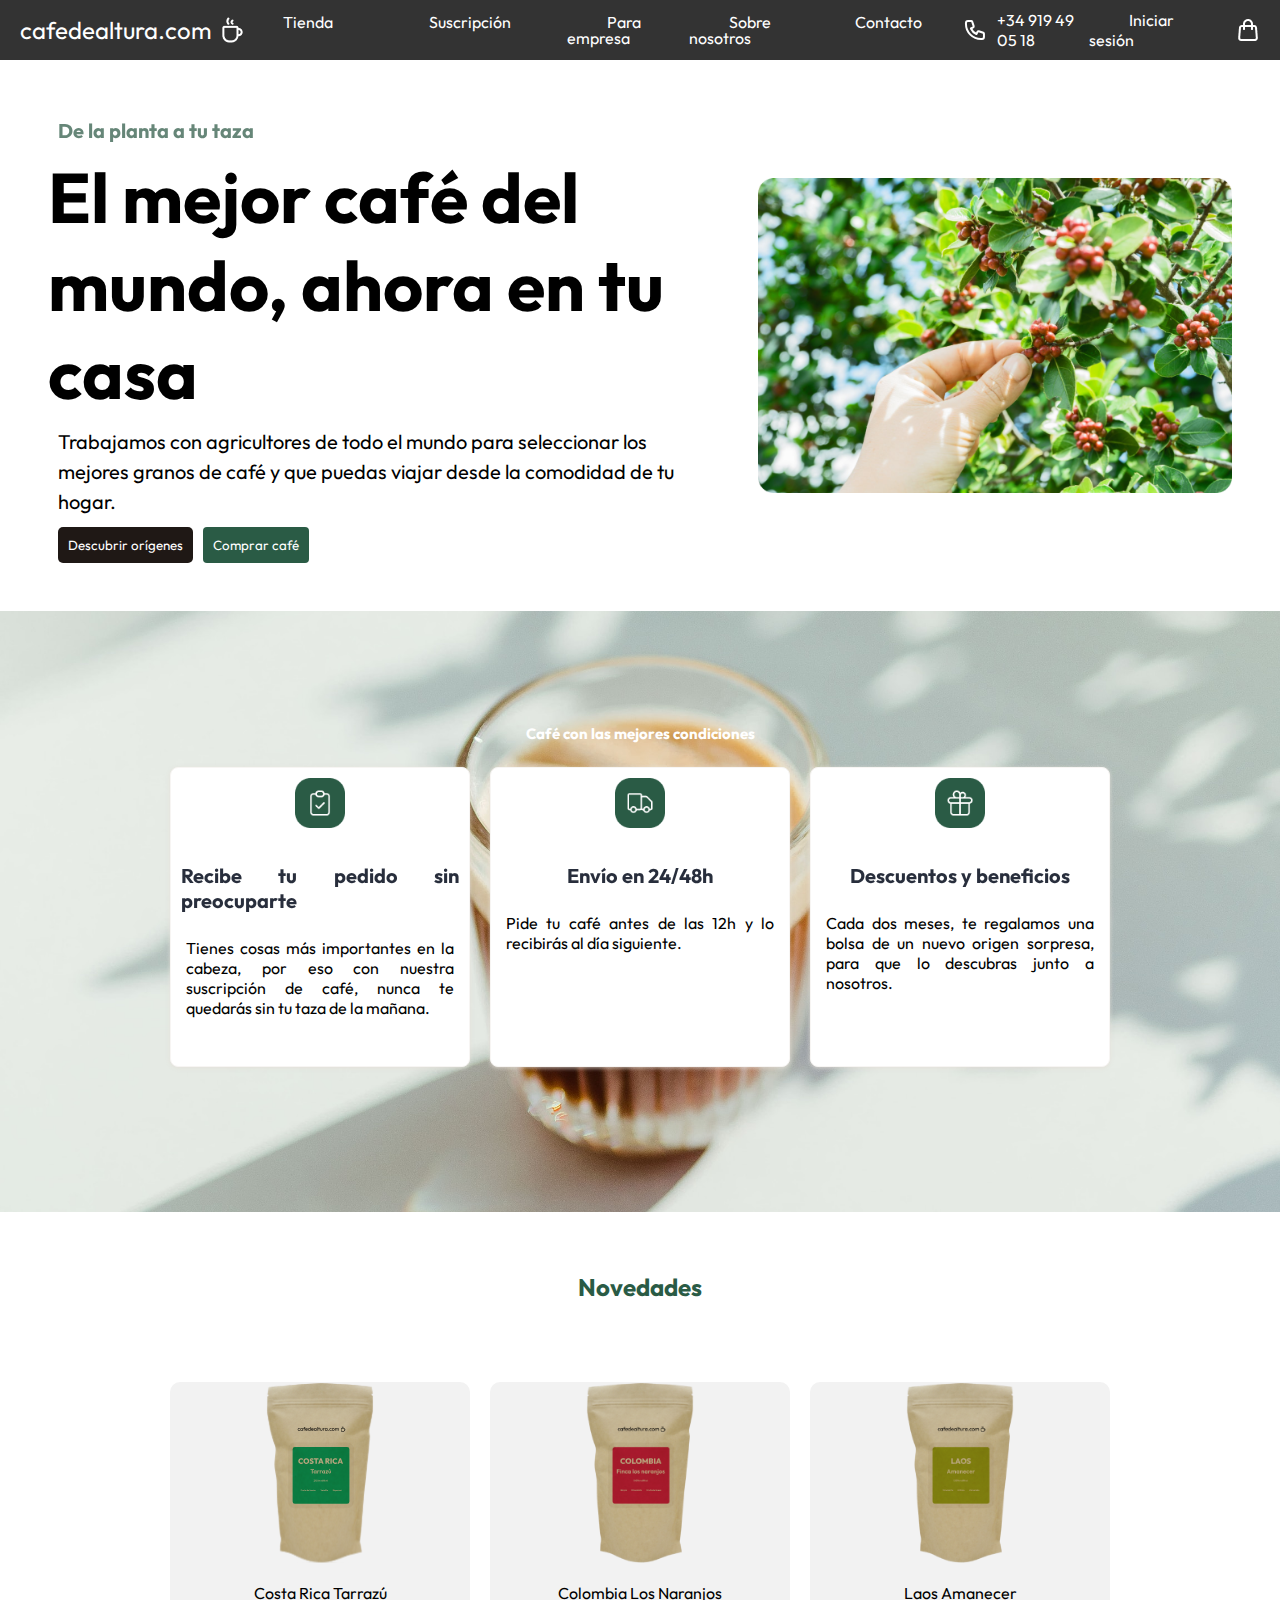
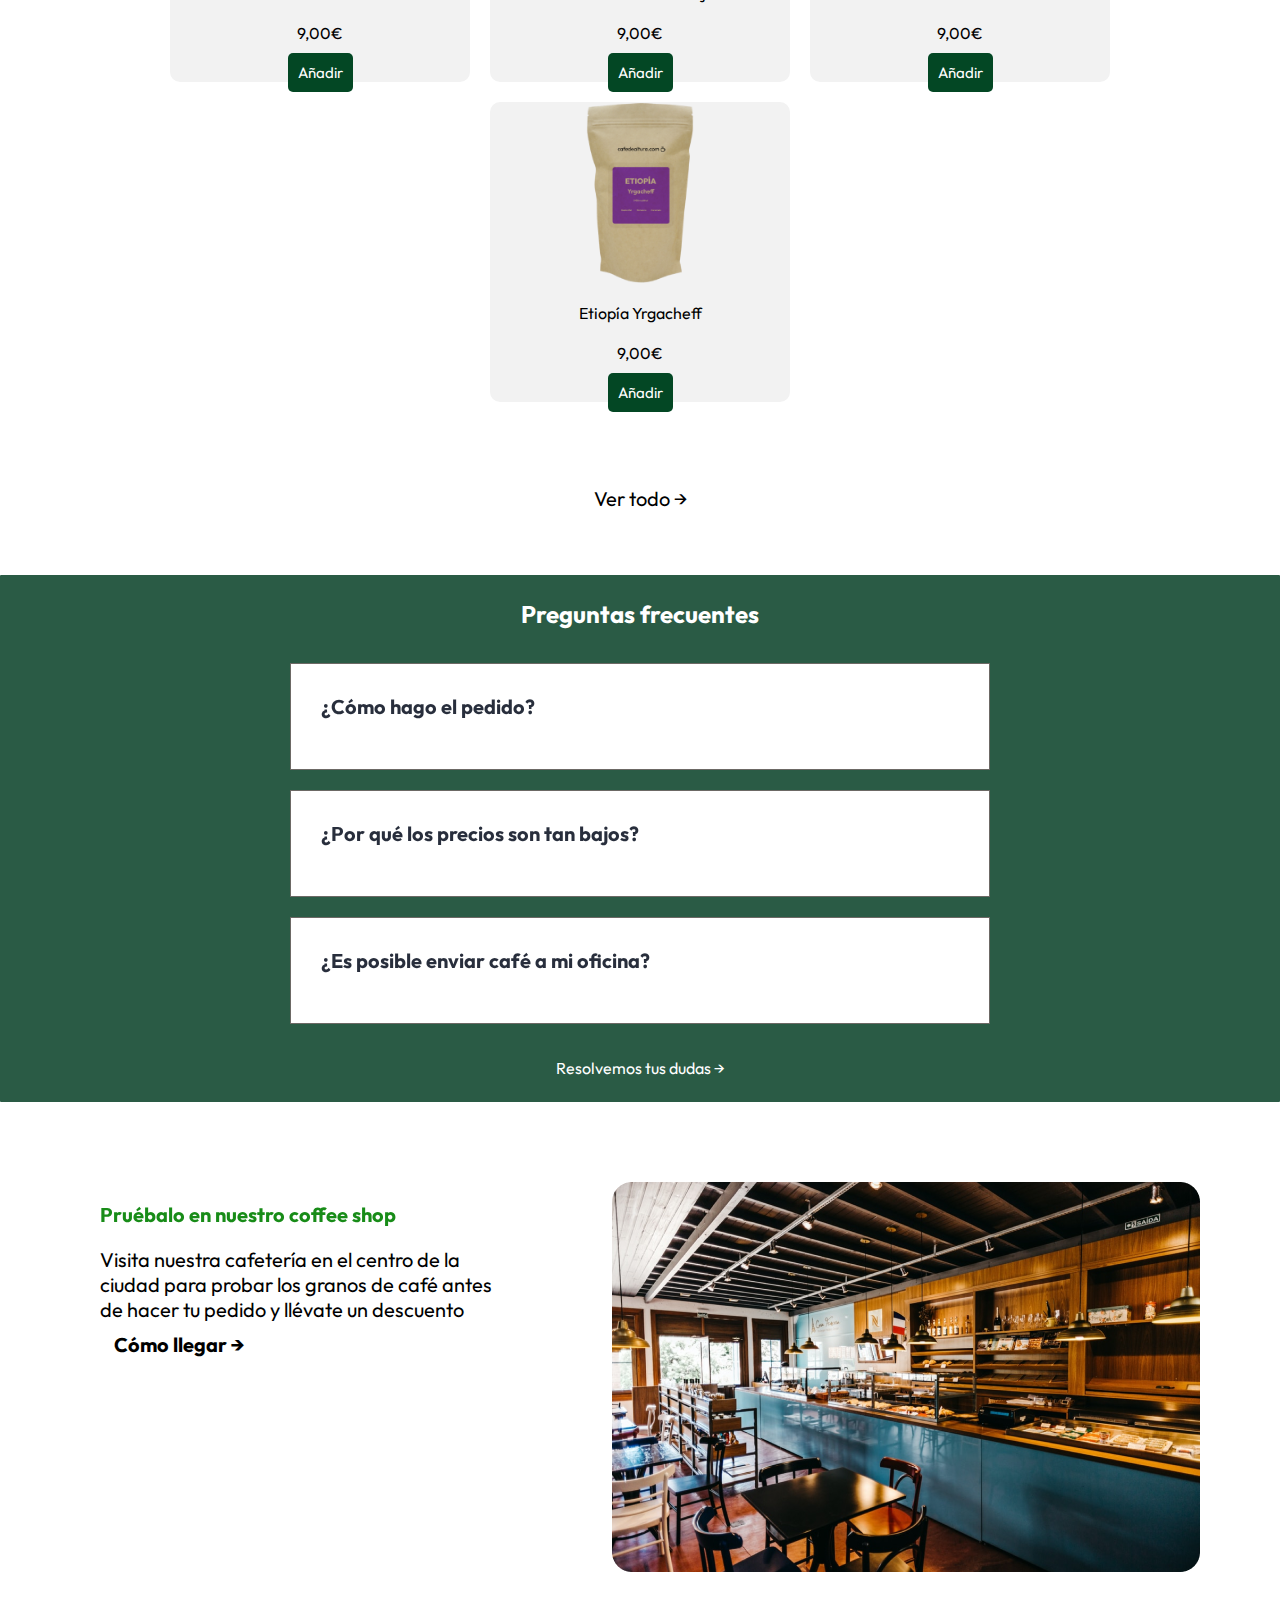
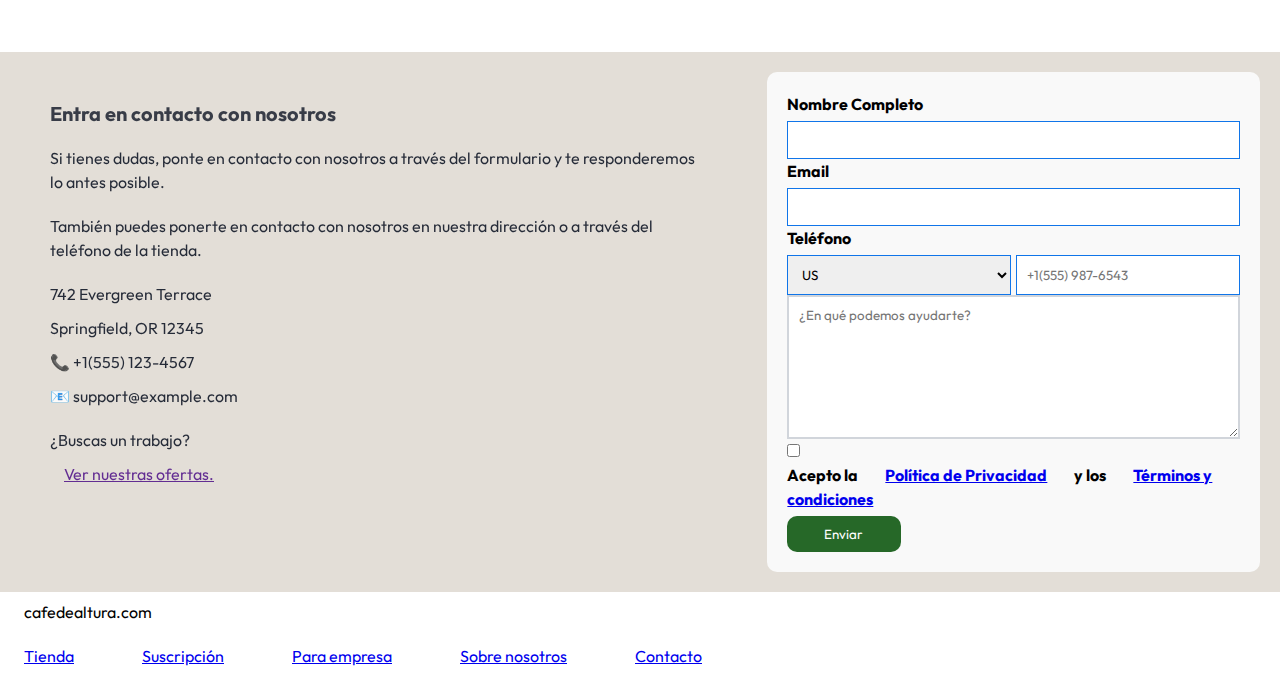
==== index.html @ 792d778a "summit" ====
<!DOCTYPE html>
<html lang="en">
  <head>
    <meta charset="UTF-8" />
    <meta name="viewport" content="width=device-width, initial-scale=1.0" />
    <title>Café Altura</title>
    <link rel="stylesheet" href="./CSS/style.css" />
  </head>
  <body>
    <header class="nav-bar">
      <div class="logo-container">
        <span class="longcafe">cafedealtura.com</span>
        <img src="assets/IMG/ps_coffee-hot.png" alt="Café Altura logo" />
      </div>
      <nav class="desplegable">
        <ul>
          <li><a href="tienda.html">Tienda</a></li>
          <li><a href="#">Suscripción</a></li>
          <li><a href="#">Para empresa</a></li>
          <li><a href="#">Sobre nosotros</a></li>
          <li><a href="#">Contacto</a></li>
        </ul>
      </nav>
      <div class="contact-container">
        <img src="assets/IMG/Phone.svg" alt="Teléfono" />
        <span>+34 919 49 05 18</span>
      </div>

      <div class="user-container">
        <span><a href="#">Iniciar sesión</a></span>
        <img class="cars" src="assets/IMG/Carr.png" alt="Carrito de compras" />
      </div>
    </header>
    <section class="centro-banner">
      <div class="banner-content">
        <h3>De la planta a tu taza</h3>
        <h1>El mejor café del mundo, ahora en tu casa</h1>
        <p>
          Trabajamos con agricultores de todo el mundo para seleccionar los
          mejores granos de café y que puedas viajar desde la comodidad de tu
          hogar.
        </p>
        <div class="buttons-container">
          <button class="btn-black">Descubrir orígenes</button>
          <button class="btn-gren">Comprar café</button>
        </div>
      </div>
      <div class="banner-image">
        <img src="assets/IMG/Heroimage.png" alt="Imagen de Café" />
      </div>
    </section>

    <section class="benefits-section">
      <div class="center"></div>
      <h2>Café con las mejores condiciones</h2>
      <div class="center"></div>
      <div class="caja">
        <div class="benefit">
          <div class="icono">
            <img src="/assets/IMG/Illustration (1).png" alt="Ícono de pedido" />
          </div>
          <h3>Recibe tu pedido sin preocuparte</h3>
          <p clas="parrafocaf">
            Tienes cosas más importantes en la cabeza, por eso con nuestra
            suscripción de café, nunca te quedarás sin tu taza de la mañana.
          </p>
        </div>
        <div class="benefit">
          <div class="icono">
            <img src="/assets/IMG/Illustration (2).png" alt="Ícono de envío" />
          </div>
          <h3>Envío en 24/48h</h3>
          <p clas="parrafocaf">
            Pide tu café antes de las 12h y lo recibirás al día siguiente.
          </p>
        </div>
        <div class="benefit">
          <div class="icono">
            <img
              src="/assets/IMG/Illustration (3).png"
              alt="Ícono de descuento"
            />
          </div>
          <h3>Descuentos y beneficios</h3>
          <p clas="parrafocaf">
            Cada dos meses, te regalamos una bolsa de un nuevo origen sorpresa,
            para que lo descubras junto a nosotros.
          </p>
        </div>
      </div>
    </section>

    <section>
      <h2 class="novedad">Novedades</h2>
      <div>
        <div class="producto">
          <div class="caffe caffe-1">
            <img src="assets/IMG/cafes/Images.svg" alt="cafecito" />
            <p>Costa Rica Tarrazú</p>
            <p>9,00€</p>
            <button class="btn-añadir">Añadir</button>
          </div>
          <div class="caffe caffe-2">
            <img src="assets/IMG/cafes/Coffee bag.png" alt="cafecito" />
            <p>Colombia Los Naranjos</p>
            <p>9,00€</p>
            <button class="btn-añadir">Añadir</button>
          </div>
          <div class="caffe caffe-3">
            <img src="assets/IMG/cafes/Images.png" alt="cafecito" />
            <p>Laos Amanecer</p>
            <p>9,00€</p>
            <button class="btn-añadir">Añadir</button>
          </div>
          <div class="caffe caffe-4">
            <img src="assets/IMG/cafes/Images (1).png" alt="cafecito" />
            <p>Etiopía Yrgacheff</p>
            <p>9,00€</p>
            <button class="btn-añadir">Añadir</button>
          </div>
        </div>
      </div>
    </section>

    <section class="flecha">
      <div>
        <a class="flecha" href="#">Ver todo →</a>
      </div>
    </section>

    <div class="faq-section">
      <h2 class="pregunta">Preguntas frecuentes</h2>
      <div class="faq-item">
        <h3>¿Cómo hago el pedido?</h3>
        <div class="faq-content">
          <p>
            Selecciona el café que desees probar y completa el proceso de
            compra. Si lo prefieres, te preguntaremos cada cuánto quieres que te
            lo mandemos a casa y así nunca te quedarás sin café.
          </p>
        </div>
      </div>
      <div class="faq-item">
        <h3>¿Por qué los precios son tan bajos?</h3>
        <div class="faq-content">
          <p>
            Viajamos constantemente para encontrar los mejores granos y a los
            agricultores más exigentes. Si podemos ofrecerte estos precios es
            porque tratamos directamente con los productores de café, sin
            intermediarios. Así obtenemos el mejor precio para ti y la persona
            que está detrás de los granos de café recibe el mayor beneficio
            posible.
          </p>
        </div>
      </div>
      <div class="faq-item">
        <h3>¿Es posible enviar café a mi oficina?</h3>

        <div class="faq-content">
          <p>
            [base64]
          </p>
        </div>
      </div>
      <a class="Next" href="#">Resolvemos tus dudas →</a>
    </div>
    <section class="coffee-shop-section">
      <div class="coffee-shop-content">
        <h3 style="color: green">Pruébalo en nuestro coffee shop</h3>
        <p class="parafo">
          Visita nuestra cafetería en el centro de la ciudad para probar los
          granos de café antes de hacer tu pedido y llévate un descuento
        </p>
        <a class="next" href="#">Cómo llegar →</a>
      </div>

      <div class="hero-image">
        <img src="assets/IMG/Hero image.png" alt="Imagen del café" />
      </div>
    </section>

    <!-- No necesitas tantas secciones anidadas. -->
<section class="contact-section">
  <div class="contact-info">
      <h3>Entra en contacto con nosotros</h3>
      <p>
          Si tienes dudas, ponte en contacto con nosotros a través del
          formulario y te responderemos lo antes posible.
      </p>
      <p>
          También puedes ponerte en contacto con nosotros en nuestra dirección o
          a través del teléfono de la tienda.
      </p>
 
  <div class="address">
      <p>742 Evergreen Terrace</p>
      <p>Springfield, OR 12345</p>
      <div class="phone-email">
          <p>📞 +1(555) 123-4567</p>
          <p>📧 support@example.com</p>
          
      </div>
      
  </div>
  <div>
    <p>¿Buscas un trabajo?</p><a href="">Ver nuestras ofertas.</a>
  </div>
</div>
  
<form action=" ">
  <div class="contact-form">
      <label for="Nombre">Nombre Completo</label>
      <input type="text" id="Nombre" name="Nombre" />

      <label for="Email">Email</label>
      <input type="text" id="Email" name="Email" />

      <label for="teléfono">Teléfono</label>
      <div class="phone-input-wrapper">
          <select name="countryCode" id="countryCode">
              <option value="us">US</option>
              <option value="es">ES</option>
          </select>
          <input type="tel" id="teléfono" name="teléfono" placeholder="+1(555) 987-6543" />
      </div>

      <textarea placeholder="¿En qué podemos ayudarte?"></textarea>
      <div class="accept-policy">
          <input type="checkbox" id="checkbox" name="checkbox" />
          <label>Acepto la <a href="#">Política de Privacidad</a> y los <a href="#">Términos y condiciones</a></label>
      </div>
      <button class="btn-enviar" type="submit">Enviar</button>
  </div>
</form>
</section>

<footer>
  <div class="footer-container">
      <div class="footer-logo">
          <img src="assets/IMG/ps_coffee-hot.png" alt="Café Altura logo" />
          <span>cafedealtura.com</span>
      </div>
      <div class="footer-links">
          <ul>
              <li><a href="#">Tienda</a></li>
              <li><a href="#">Suscripción</a></li>
              <li><a href="#">Para empresa</a></li>
              <li><a href="#">Sobre nosotros</a></li>
              <li><a href="#">Contacto</a></li>
          </ul>
      </div>
  </div>
</footer>

  </body>
</html>
---- CSS/style.css ----
@import url("https://fonts.googleapis.com/css2?family=Mohave:ital,wght@0,600;1,300&family=Montserrat:ital,wght@0,100;1,200;1,400;1,500&family=Open+Sans:wght@300;500&family=Outfit:wght@300;400;600&family=Roboto:ital,wght@0,300;0,500;1,300;1,500&family=Trochut:ital,wght@0,400;0,700;1,400&display=swap");
html {
  scroll-behavior: smooth;
}


* {
  margin: 0;
  padding: 0;
  box-sizing: border-box;
  font-family: Outfit;
}

h1,
h2,
h3,
p,
ul,
li {
  display: flex;
  margin: 0;
  padding: 0;
  gap: 20px;
  list-style: none;
  font-family: Outfit;
}
.longcafe {
  font-size: 24px;
}
/* Encabezado */
.nav-bar {
  display: flex;
  position: relative;
  justify-content: space-between;
  align-items: center;
  padding: 10px 20px;
  background-color: #333;
  color: #fff;
}
nav a {
  text-decoration: none;
  color: #fff;
  gap: 10px;
  padding: 15px 40px;
}
.user-container a {
  text-decoration: none;
  color: #fff;
  padding: 15px 40px;
}

.logo-container,
.contact-container,
.user-container {
  display: flex;
  align-items: center;
  gap: 10px;
}

.desplegable ul {
  display: flex;
  align-items: flex-start;
  gap: 16px;
}

.desplegable li {
  cursor: pointer;
  line-height: 16px;
  justify-content: space-between;
  display: inline-block;
}
.desplegable ul li:last-child {
  margin-right: 0;
}
/* Banner central */
.centro-banner {
  padding: 48px;
  display: flex;
  justify-content: space-between;
  align-items: center;
  flex-wrap: 20px;
  font-style: normal;

  gap: 20px;
}
.banner-content p {
  display: flex;
  font-size: 20px;
  line-height: 30px;
  gap: 30px;

  font-family: Outfit;
}
.banner-content h1 {
  font-size: 70px;

  font-family: Outfit;
}
.banner-content h3 {
  color: #567a6a;
  font-size: 20px;
  font-family: Outfit;
  left: 16px;
}

.banner-content {
  flex: 2;
  padding-right: 50px;
  gap: 20px;
}
.banner-image {
  flex-basis: 40%; /* para el tamaño de la imagen */
}

.banner-image img {
  max-width: 100%;
  display: block;
}

.banner {
  text-align: center;
  padding: 20px;
}

.div-banner img {
  max-width: 100%;

  margin-top: 20px;
}

.buttons-container {
  padding-left: 10px;
  display: flex;
  gap: 10px;
}

button {
  padding: 10px;
  border: none;
  cursor: pointer;
  border-radius: 10px;
  background-color: #0f0e0e;
  color: #fff;
  transition: background-color 0.3s;
}
.btn-black {
  border-radius: 5px;
  background: #1f1815;
}
.btn-gren {
  border-radius: 4px;
  background: #2a5b45;
}

button:hover {
  background-color: #4c4d92;
}

.benefits-section {
  background-image: url("../assets/IMG/cafes/imagencafe.jpeg");
  background-size: cover;
  background-position: center;
  align-self: baseline;
  align-self: stretch;
  padding: 89px 45px 145px;
}
.benefits-section .fondcafe {
  display: flex;
  align-items: center;
  flex-direction: column-reverse;
}
.benefits-section h2 {
  font-size: 15px;
  color: #fff;
  font-family: Outfit;
  text-align: center;
  display: flex;
  justify-content: flex-end;
}

.benefits-section {
  display: flex;
  flex-direction: column;
  align-items: center;
  text-align: justify;
}

.parrafocaf {
  justify-content: center;
  padding: 20px;
}
.center {
  font-size: 40px;
  flex-direction: column;
  flex-wrap: wrap;
  align-content: flex-start;
}

.center h2 {
  font-size: 40px;
  align-content: flex-start;
}

.caja {
  display: flex;
  flex-direction: row;
  gap: 20px;
  flex-wrap: nowrap;
  justify-content: space-between;
  justify-content: space-evenly;
  align-items: flex-end;
}
.icono {
  padding: 10px;
  display: flex;
  align-items: center;
  flex-direction: column;
}

.benefit {
  font-size: center;
  flex-direction: column;
  border-radius: 8px;
  width: 300px;
  gap: 20px;
  height: 300px;
  align-items: center;
  border: 1px solid #f7f5f3;
  background: #fff;
  box-shadow: 0px 1px 4px 0px rgba(227, 222, 215, 0.8);
}
.benefit {
  justify-content: stretch;
  border-radius: 8px;
  width: 300px;
  gap: 20px;
  height: 300px;
  align-items: center;
  border: 1px solid #f7f5f3;
  background: #fff;
  box-shadow: 0px 1px 4px 0px rgba(227, 222, 215, 0.8);
}
.benefit {
  justify-content: stretch;
  border-radius: 8px;
  width: 300px;
  gap: 20px;
  height: 300px;
  align-items: center;
  border: 1px solid #f7f5f3;
  background: #fff;
  box-shadow: 0px 1px 4px 0px rgba(227, 222, 215, 0.8);
}

.benefit img {
  display: inline-block;
  justify-content: center;
  align-items: center;
  width: 50px; /* Ajusta según tu necesidad */
  height: 50px; /* Ajusta según tu necesidad */
  margin-bottom: 15px; /* Espacio entre el ícono y el título */
}

.benefit h3 {
  display: flex;
  align-items: center;
  flex-direction: column;
}

.benefit p {
  padding: 5px;
  display: flex;
  align-items: center;
  flex-direction: column;
}
/* .imagen-centrar {
  font-family: Outfit;
  display: flex;
  flex-direction: column-reverse;
  align-items: center;
  font-size: center;
  padding: 5% 10px;
  width: 300px;
  height: 300px;
  border-radius: 10px;
  justify-content: space-around;
  background-color: #fff;
} */
/* .iconos {
  font-family: Outfit;
  display: flex;
  flex-direction: column;
  align-items: center;
  font-size: center;
  padding: 5% 10px;
  width: 300px;
  height: 300px;
  border-radius: 10px;
  justify-content: space-around;
  background-color: #fff;
} */

/* .iconos {
  display: flex;
  flex-direction: row;
  flex-wrap: nowrap;
  align-content: stretch;
  justify-content: center;
  align-items: baseline;
  justify-content: space-evenly;
} */

/* .icono2 {
  font-family: Outfit;
  display: flex;
  flex-direction: column;
  align-items: center;
  font-size: center;
  padding: 5% 10px;
  width: 300px;
  height: 300px;
  border-radius: 10px;
  justify-content: space-around;
  background-color: #fff;
} */
/* .centro {
  display: flex;
  flex-direction: row;
  justify-content: space-around;
} */
.producto {
  display: flex;
  justify-content: center;
  flex-wrap: wrap;
  justify-content: space-aroun d;
  gap: 20px;
  padding: 20px;
}

.caffe-1,
.caffe-2,
.caffe-3,
.caffe-4 {
  display: flex;
  flex-direction: column;
  justify-content: center;
  align-items: center;
  width: 300px;
  height: 300px;
  background-color: #f2f2f2;
  border-radius: 10px;
  padding: 20px;
}

.caffe-1 img,
.caffe-2 img,
.caffe-3 img,
.caffe-4 img {
  width: 200px;
  height: 200px;
  padding: 10px;
}

.caffe-4:hover {
  background-color: #e3ded7;
}

.caffe-1 p,
.caffe-2 p,
.caffe-3 p,
.caffe-4 p {
  padding: px;
  flex: 1 0 0;
}

.btn-añadir {
  background-color: #034724;
  border-radius: 5px;

  align-items: flex-start;
  color: #fff;
  font-size: 15px;
  cursor: pointer;
}
.btn-añadir:hover {
  background-color: #55453e;
  border-radius: 5px;

  align-items: flex-start;
  color: #fff;
  font-size: 15px;
  cursor: pointer;
}

.novedad {
  margin: 20px;
  display: flex;
  justify-content: space-around;
  color: #2a5b45;
  text-align: center;
  padding: 40px;
  border-radius: 1px solid #1f1815;
}

.flecha {
  background: none;
  text-decoration: none;
  color: #000000;
  margin: 20px;
  display: flex;
  justify-content: center;
  font-family: Outfit;
  font-size: 20px;
}
.flecha img {
  width: 22px;
  height: 20px;
  gap: 10px;
  cursor: pointer;
  background: none;
}
.Next {
  text-decoration: none;
  color: #fff;
  font-family: Outfit;
}
.pregunta-frecuente {
  border-radius: 10px;
  background: #fff;
  background: var(--Green, #2a5b45);
  display: flex;
  font-size: 14px;
  align-self: stretch;
  font-family: Outfit;
  flex-direction: column;
  justify-content: center;
  align-items: center;
  padding: 40px;
  border-radius: 1px solid #1f1815;
}

.faq-content h2 {
  font-size: 20px;
  color: #fff;
  font-family: Outfit;
  text-align: center;
  display: flex;
  justify-content: flex-end;
}

h2,
.faq-item,
a {
  padding: 24px;
  font-family: Outfit;
}
.pregunta {
  color: #fff;
}
h3 {
  display: flex;
}

.faq-content {
  max-height: 0;
  overflow: hidden;
  transition: max-height 0.5s ease-in-out;
}

.faq-section {
  font-family: Outfit;
  width: 100%;
  background-color: #2a5b45;
  border-radius: 1px;
  display: flex;
  flex-direction: column;
  justify-content: center;
  align-items: center;
  align-self: stretch;
}

.faq-item {
  background: #fff;
  max-width: 700px;
  display: flex;

  border: 1px solid #6c6965;

  flex-direction: column;
  margin: 10px;
  align-items: flex-start;
  gap: 20px;
  padding: 20px;
}

.faq-content {
  display: flex;
  flex-direction: column;
  border-radius: 20px;
  background: #fff;
}

.faq-item:hover .faq-content {
  max-height: 170px;
}

.hero-image {
  padding: 30px;
  display: flex;
  flex-direction: row-reverse;
  flex-wrap: wrap;
  align-items: self-start;
  font-family: Outfit;

  width: 100%;
}

.coffee-shop-section {
  display: flex;
  flex-direction: center;
  gap: 40px;

  padding: 50px;
}

.coffee-shop-content {
  flex-direction: row-reverse;
  flex-wrap: wrap;
  align-items: center;
  gap: 20px;
  
  font-family: Outfit;
}

.coffee-shop-content,
h3 {
  font-size: 20px;
  padding: 40px;

  font-family: Outfit;
}

a.next {
  font-size: 20px;
  color: #000;
  text-decoration: none;
  font-weight: bold;
  flex: 1;
  text-align: center;
}


.contact-section{
  padding: 20px;
  background-color:#E3DED7;
  display: flex;
  flex-direction: center;
  gap: 40px;
  line-height: 24px
  
 
  }

  .contact-info{
    color:#6B7280;
    flex: content;
    flex-flow: column;
  }
  .contact-info,h3{
    padding: 10px;
    color: #111827;
    opacity: 0.9;
  }

  .contact-info,p{
    display: flex;
    justify-items: last baseline;
    margin: 10px;
  }
.contact-content{
  flex-direction: row-reverse;
  flex-wrap: wrap;
  align-items: center;
  gap: 20px;
  padding: 50px;
  font-family: Outfit;
  box-sizing: border-box;
}

form{
  display: flex;
  flex-direction: column;
  gap: 10px;
  padding: 0px;
  box-sizing: border-box;
  font-family: Outfit;
  align-items: center;
    justify-content: center;
    flex-grow: 1;
}

.contact-form{  
    height: 500px;
    text-align: left;
    padding: 20px;
  display: flex;
  flex-direction: column;  
  border-radius: 15px;      
    background-color: #f9f9f9;
    border-radius: 10px;
   text-decoration: #374151;
    margin: 0 auto; 
    overflow: auto;

}
.contact-form:focus-visible{
  border-color: #084ac4;
  outline:#084ac4;
}


.contact-form input, .contact-form select, .contact-form textarea {
  border: 1px solid #1075e9;
  transition: border-color 0.10s ease;
  padding: 10px;
}

.contact-form input:focus, .contact-form select:focus, .contact-form textarea:focus {
  border-color: #d6cfcf;
  outline: none;
}
.contact-form select:focus{
  border-color: #084ac4;
  outline: none;
}



.contact-form .countryCode{
  gap: 5;
  padding: 0px;
}
.phone-input-wrapper {
  display: flex;
  gap: 5px;
}

.phone-input-wrapper select, .phone-input-wrapper input[type="tel"] {
  flex: 1;
}

.contact-form textarea {
  height: 500px; 
  resize: vertical; 
  color:#FFF;
  border: 2px solid #D1D5DB
  

}
.contact-form textarea:ho{
  border-color: #084ac4 solid 1px;
  outline:#084ac4;
  
}

.contact-form button[type="submit"] {
  background-color: #266828; /* verde */
  transition: background-color 0.10s ease;
}

.contact-form button[type="submit"]:hover {
  background-color: #45a049; /* verde oscuro */
}

.accept-policy {
  gap: 5px;
}

.accept-policy input[type="checkbox"] {
  margin-right: 5px;
}


.contact-form label {
  display: block;
  margin-bottom: 5px;
  font-weight: bold;
}


.contact-form input[type="text"]:hover,
.contact-form input[type="tel"]:hover,
.contact-form select:hover,
.contact-form textarea:hover {
    border-color: #007BFF; /* Puedes cambiar este color por el que prefieras */
}

.btn-enviar{
  width: 25%;
}
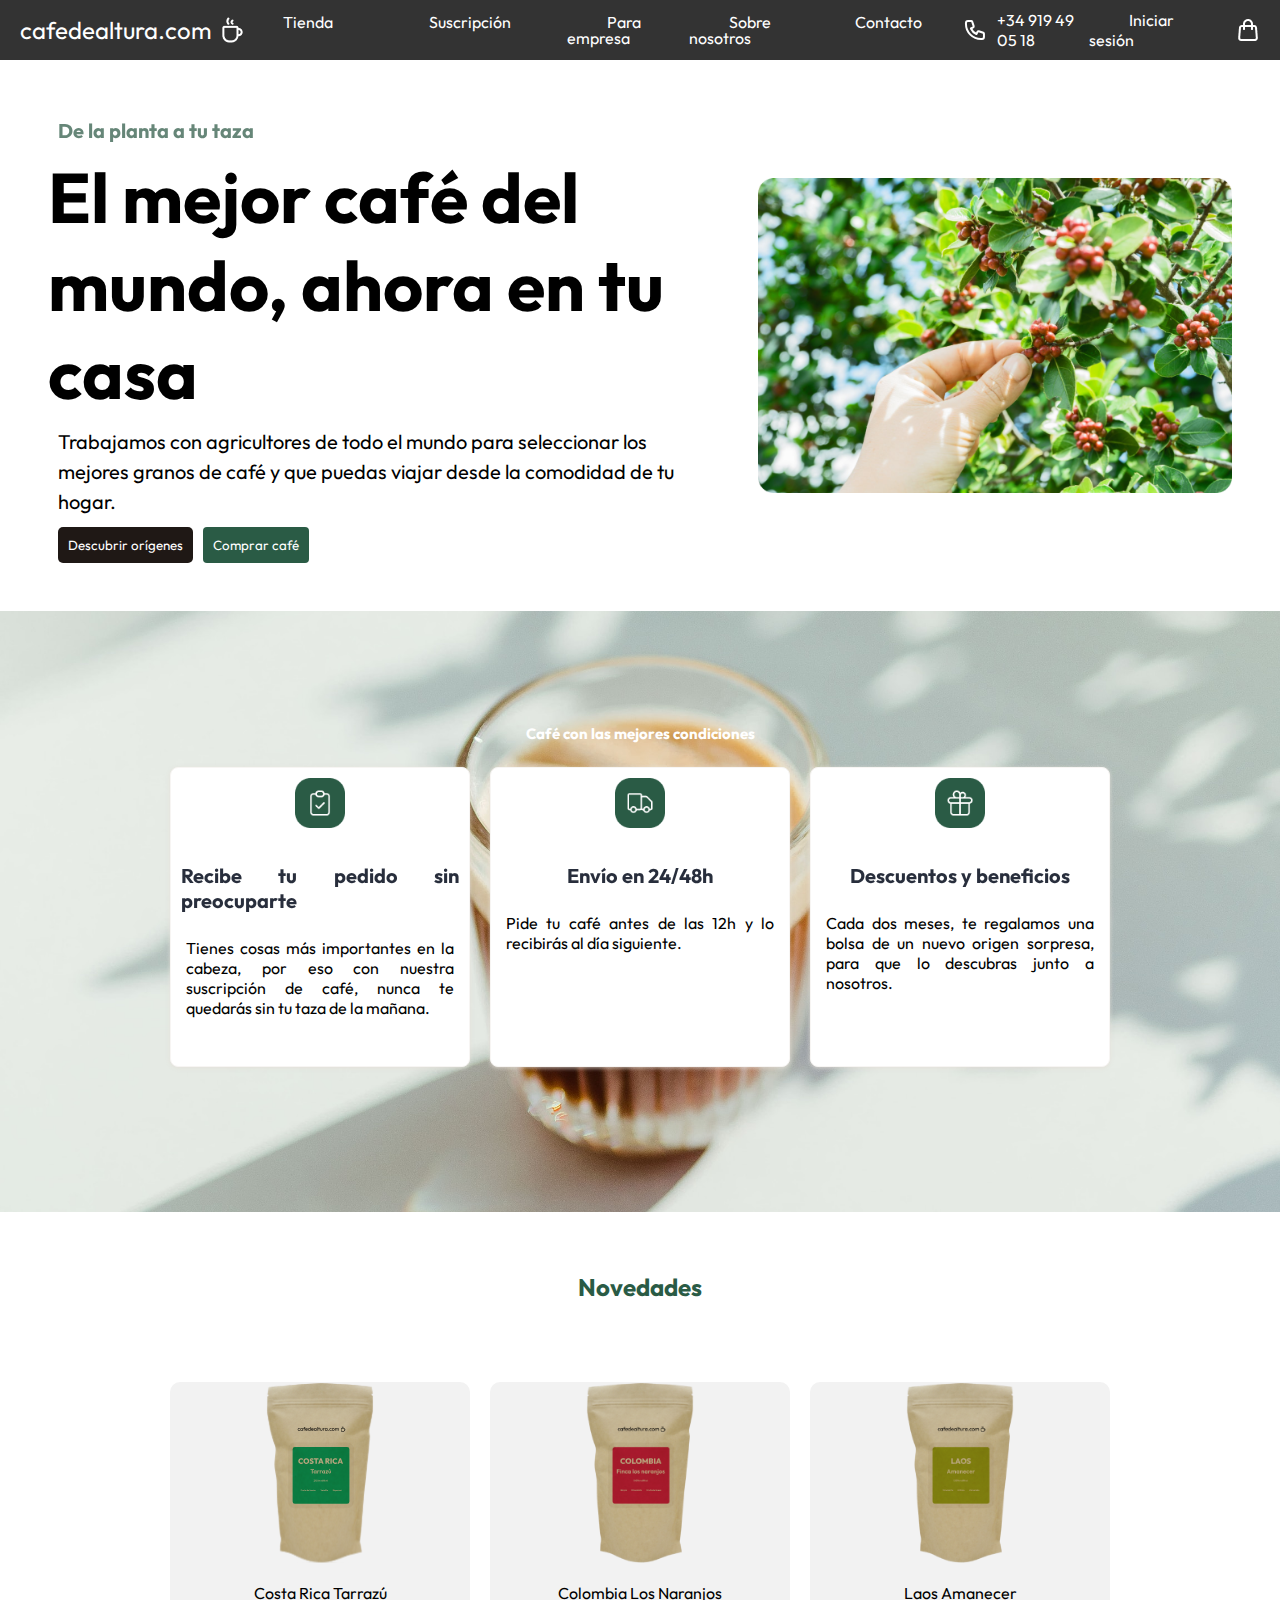
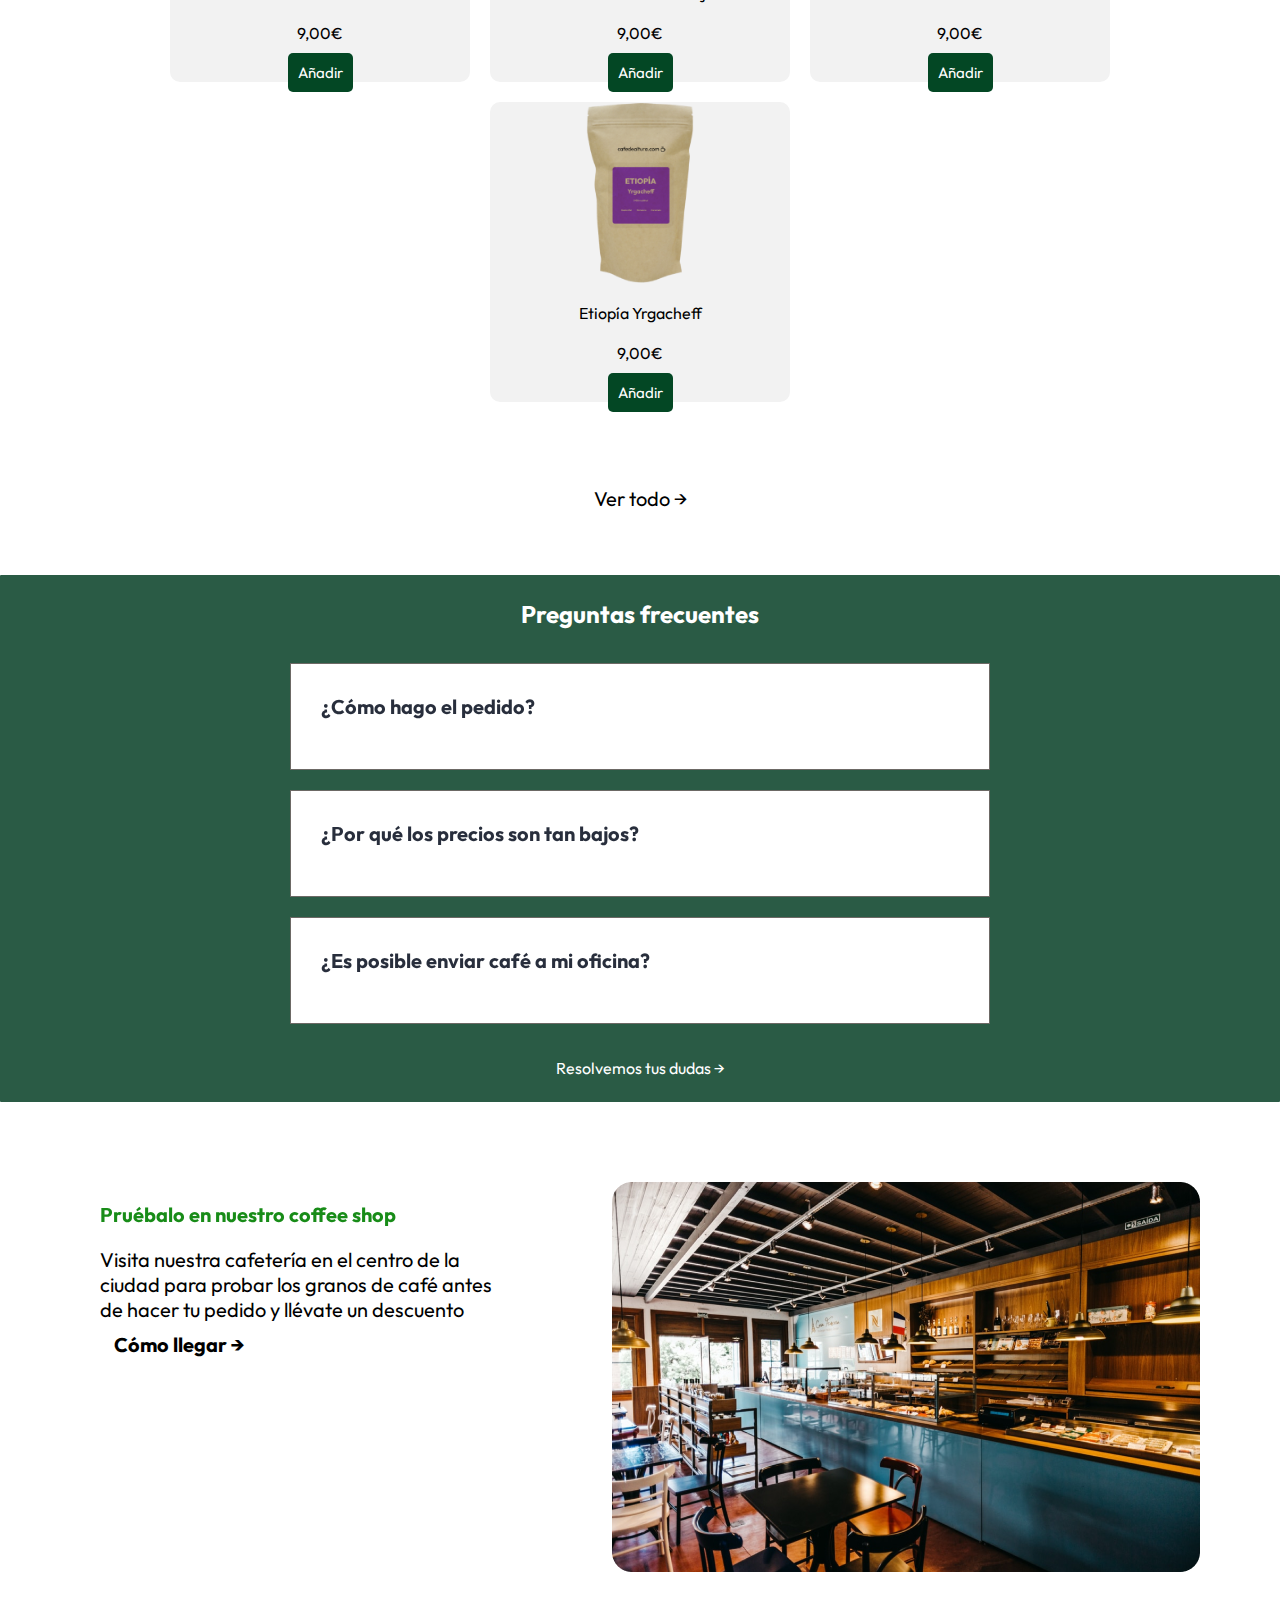
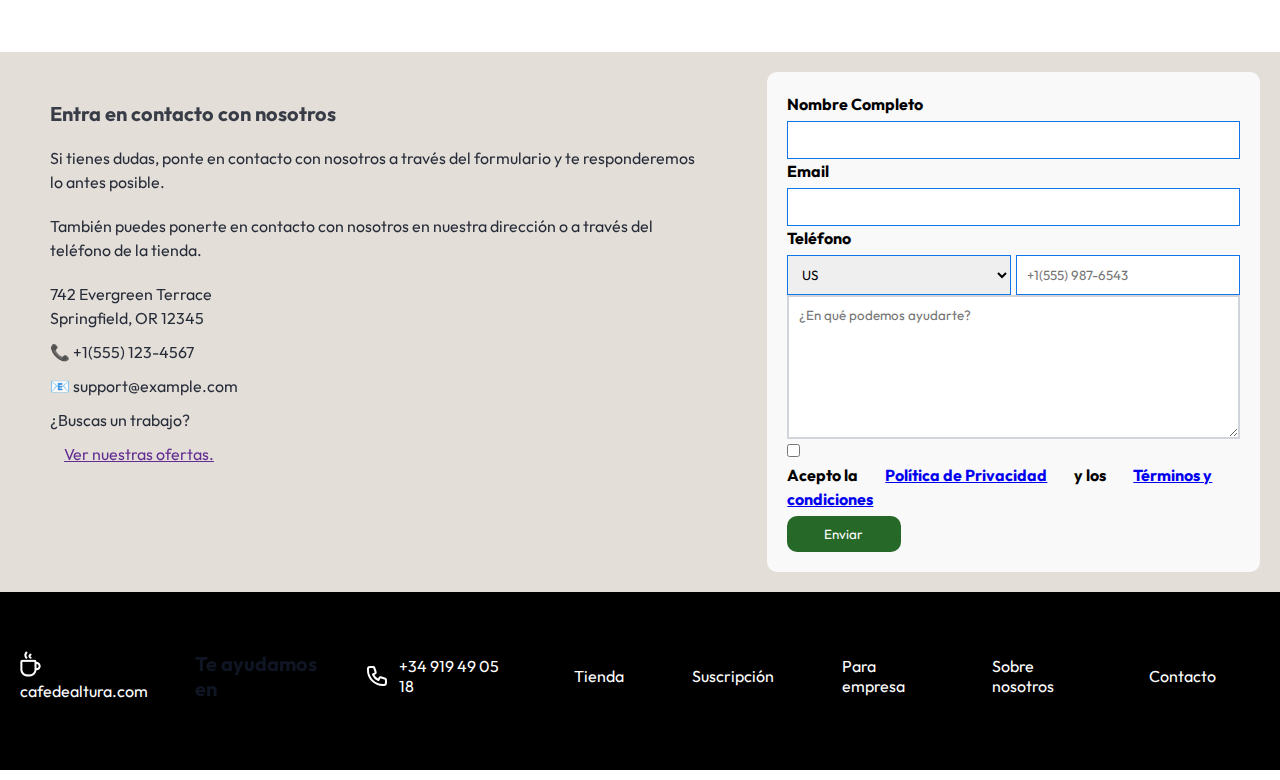
==== commit ed30432a: "summit" ====
--- a/index.html
+++ b/index.html
@@ -193,18 +193,18 @@
       </p>
  
   <div class="address">
-      <p>742 Evergreen Terrace</p>
-      <p>Springfield, OR 12345</p>
+      <p>742 Evergreen Terrace <br> Springfield, OR 12345</p>
+      
       <div class="phone-email">
           <p>📞 +1(555) 123-4567</p>
           <p>📧 support@example.com</p>
           
       </div>
-      
-  </div>
-  <div>
-    <p>¿Buscas un trabajo?</p><a href="">Ver nuestras ofertas.</a>
-  </div>
+      <div>
+        <p>¿Buscas un trabajo?</p><a href="">Ver nuestras ofertas.</a>
+      </div>
+  </div>
+  
 </div>
   
 <form action=" ">
@@ -239,6 +239,13 @@
       <div class="footer-logo">
           <img src="assets/IMG/ps_coffee-hot.png" alt="Café Altura logo" />
           <span>cafedealtura.com</span>
+      </div>
+      <div>
+        <h3>Te ayudamos en</h3>
+      </div>
+      <div class="contact-container">
+        <img src="assets/IMG/Phone.svg" alt="Teléfono" />
+        <span>+34 919 49 05 18</span>
       </div>
       <div class="footer-links">
           <ul>
@@ -250,6 +257,11 @@
           </ul>
       </div>
   </div>
+  <div>
+    <p>
+      
+    </p>
+  </div>
 </footer>
 
   </body>
--- a/CSS/style.css
+++ b/CSS/style.css
@@ -273,61 +273,11 @@
   align-items: center;
   flex-direction: column;
 }
-/* .imagen-centrar {
-  font-family: Outfit;
-  display: flex;
-  flex-direction: column-reverse;
-  align-items: center;
-  font-size: center;
-  padding: 5% 10px;
-  width: 300px;
-  height: 300px;
-  border-radius: 10px;
-  justify-content: space-around;
-  background-color: #fff;
-} */
-/* .iconos {
-  font-family: Outfit;
-  display: flex;
-  flex-direction: column;
-  align-items: center;
-  font-size: center;
-  padding: 5% 10px;
-  width: 300px;
-  height: 300px;
-  border-radius: 10px;
-  justify-content: space-around;
-  background-color: #fff;
-} */
-
-/* .iconos {
-  display: flex;
-  flex-direction: row;
-  flex-wrap: nowrap;
-  align-content: stretch;
-  justify-content: center;
-  align-items: baseline;
-  justify-content: space-evenly;
-} */
-
-/* .icono2 {
-  font-family: Outfit;
-  display: flex;
-  flex-direction: column;
-  align-items: center;
-  font-size: center;
-  padding: 5% 10px;
-  width: 300px;
-  height: 300px;
-  border-radius: 10px;
-  justify-content: space-around;
-  background-color: #fff;
-} */
-/* .centro {
-  display: flex;
-  flex-direction: row;
-  justify-content: space-around;
-} */
+
+
+
+
+
 .producto {
   display: flex;
   justify-content: center;
@@ -596,7 +546,13 @@
   font-family: Outfit;
   align-items: center;
     justify-content: center;
+    flex-wrap: wrap;
     flex-grow: 1;
+}
+
+.contact-form {
+  position: relative;
+  top: calc(3);
 }
 
 .contact-form{  
@@ -630,11 +586,17 @@
   outline: none;
 }
 .contact-form select:focus{
-  border-color: #084ac4;
-  outline: none;
-}
-
-
+  border-color: #0a2453;
+  outline:#1075e9;
+}
+
+.contact-form input:focus {
+  border-color: #000000;
+}
+
+.contact-form:hover {
+  border-color: #ff0000;
+}
 
 .contact-form .countryCode{
   gap: 5;
@@ -700,3 +662,42 @@
 }
 
 
+
+footer{
+  background-color: #000;
+  color: #fff;
+  text-decoration: none;
+  
+}
+.footer-container{
+  display: flex;
+  flex-direction:row;
+  justify-content:stretch;
+  align-items: center;
+  padding: 20px;
+  gap: 20px;
+  font-family: Outfit;
+  text-decoration: none;
+}
+
+
+.footer-container a{
+  display: flex;  
+  flex-direction:column;
+  text-decoration: none;
+  align-items: flex-end;
+  justify-content: space-evenly;  
+  color: #fff;
+  gap: 10px;
+}
+.footer-links {
+  display: flex;
+
+  flex-direction: column;
+  justify-content: column;
+  
+  padding: 20px;
+  gap: 20px;
+  font-family: Outfit;
+  text-decoration: none;
+}
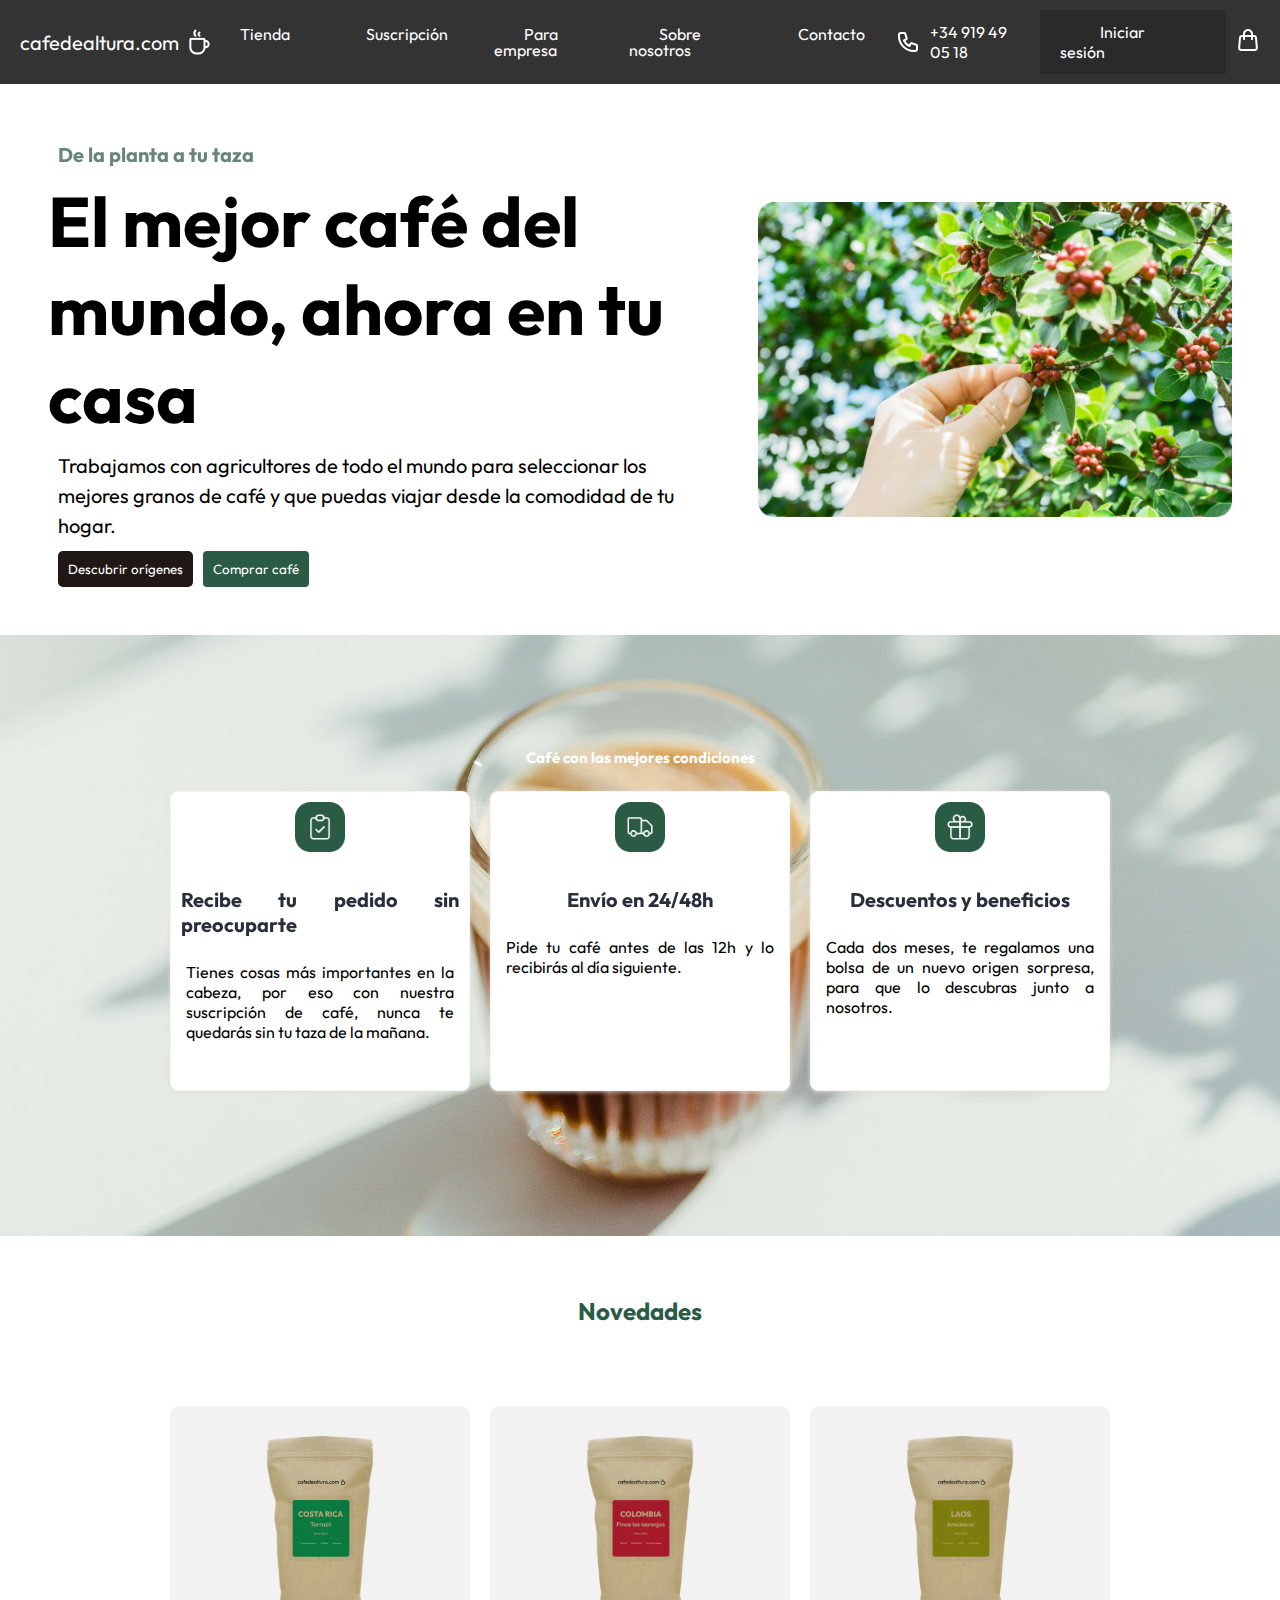
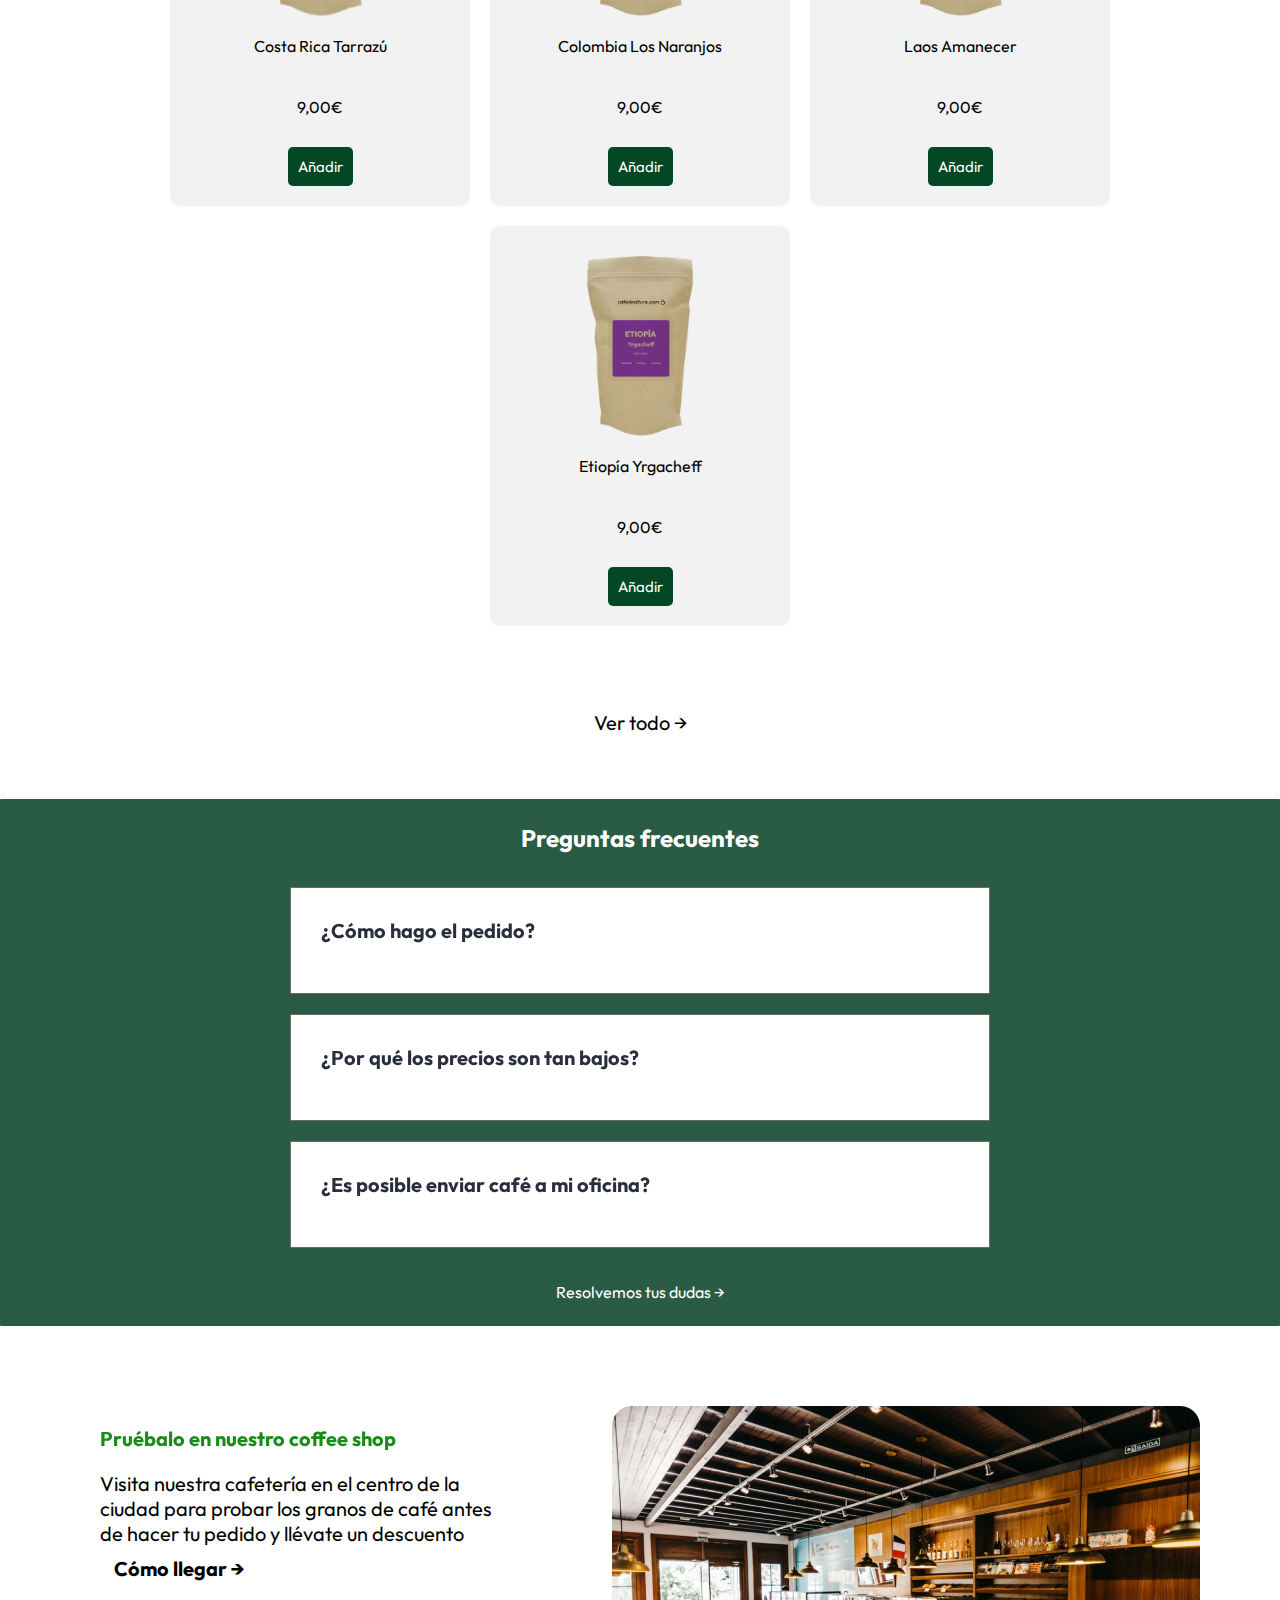
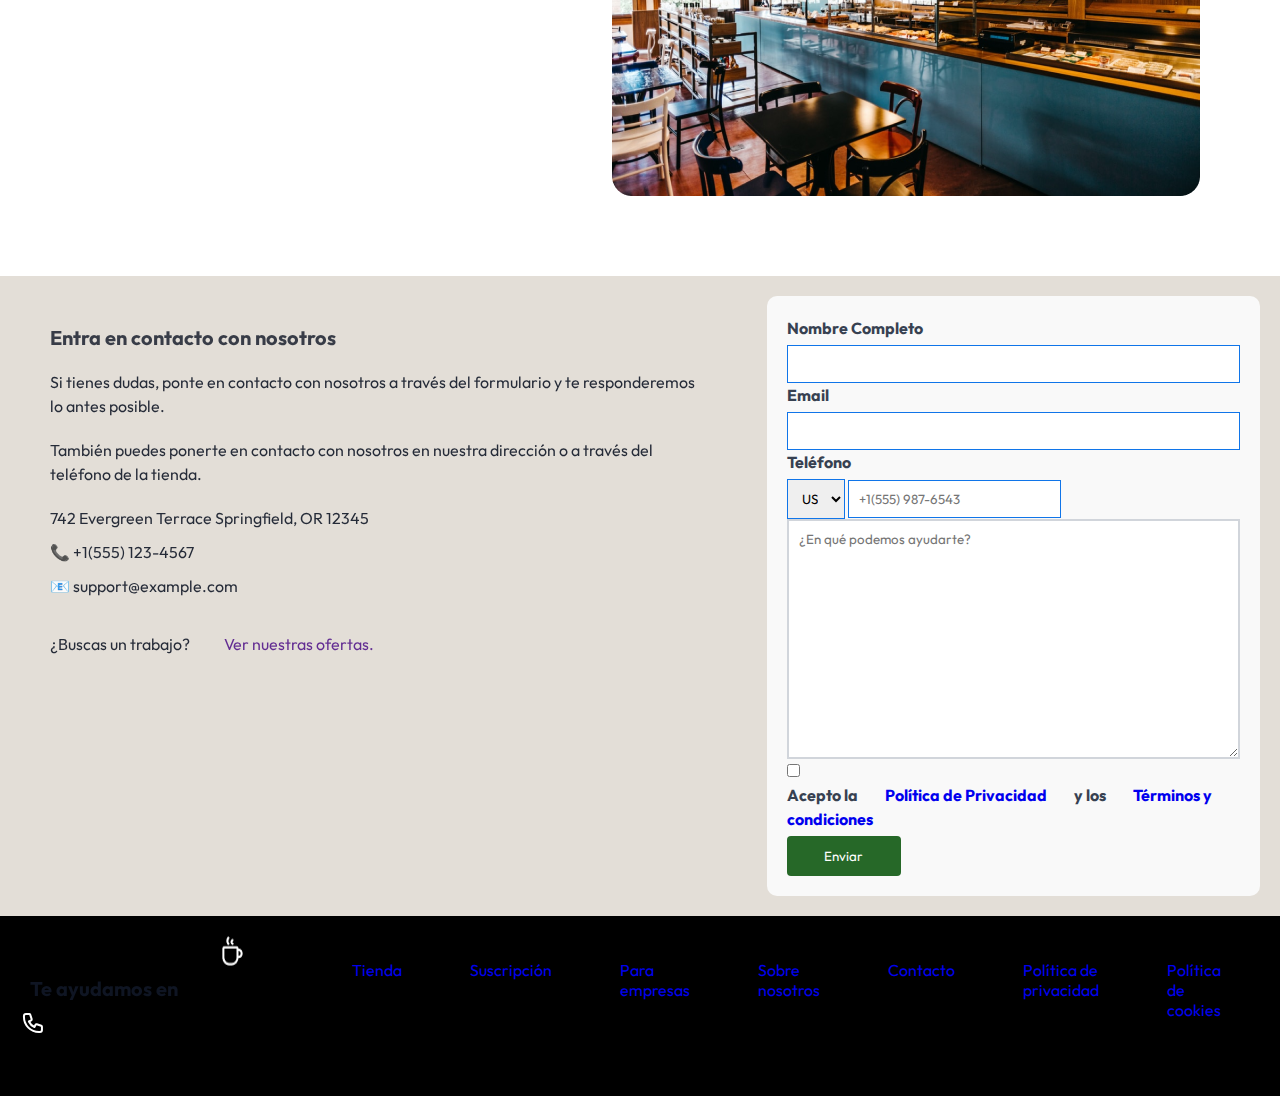
==== commit de34ccc5: "summit" ====
--- a/index.html
+++ b/index.html
@@ -24,12 +24,14 @@
       <div class="contact-container">
         <img src="assets/IMG/Phone.svg" alt="Teléfono" />
         <span>+34 919 49 05 18</span>
-      </div>
+     
 
       <div class="user-container">
         <span><a href="#">Iniciar sesión</a></span>
-        <img class="cars" src="assets/IMG/Carr.png" alt="Carrito de compras" />
-      </div>
+        
+      </div>
+      <div><img class="cars" src="assets/IMG/Carr.png" alt="Carrito de compras" /></div>
+    </div>
     </header>
     <section class="centro-banner">
       <div class="banner-content">
@@ -180,89 +182,120 @@
     </section>
 
     <!-- No necesitas tantas secciones anidadas. -->
-<section class="contact-section">
-  <div class="contact-info">
-      <h3>Entra en contacto con nosotros</h3>
-      <p>
+    <section class="contact-section">
+      <div class="contact-info">
+        <h3>Entra en contacto con nosotros</h3>
+        <p>
           Si tienes dudas, ponte en contacto con nosotros a través del
           formulario y te responderemos lo antes posible.
-      </p>
-      <p>
+        </p>
+        <p>
           También puedes ponerte en contacto con nosotros en nuestra dirección o
           a través del teléfono de la tienda.
-      </p>
- 
-  <div class="address">
-      <p>742 Evergreen Terrace <br> Springfield, OR 12345</p>
-      
-      <div class="phone-email">
-          <p>📞 +1(555) 123-4567</p>
-          <p>📧 support@example.com</p>
-          
-      </div>
-      <div>
-        <p>¿Buscas un trabajo?</p><a href="">Ver nuestras ofertas.</a>
-      </div>
-  </div>
-  
-</div>
-  
-<form action=" ">
-  <div class="contact-form">
-      <label for="Nombre">Nombre Completo</label>
-      <input type="text" id="Nombre" name="Nombre" />
-
-      <label for="Email">Email</label>
-      <input type="text" id="Email" name="Email" />
-
-      <label for="teléfono">Teléfono</label>
-      <div class="phone-input-wrapper">
-          <select name="countryCode" id="countryCode">
+        </p>
+
+        <div class="address">
+          <p>
+            742 Evergreen Terrace 
+            Springfield, OR 12345
+          </p>
+
+          <div class="phone-email">
+            <p>📞 +1(555) 123-4567</p>
+            <p>📧 support@example.com</p>
+          </div>
+          <div class="trabajo">
+            <p>¿Buscas un trabajo?</p>
+            <a href="">Ver nuestras ofertas.</a>
+          </div>
+        </div>
+      </div>
+
+      <form class="formulario">
+        <div class="contact-form">
+          <label for="Nombre">Nombre Completo</label>
+          <input type="text" id="Nombre" name="Nombre" />
+
+          <label for="Email">Email</label>
+          <input type="text" id="Email" name="Email" />
+          <div class="compilacion">
+          <label for="teléfono">Teléfono</label>
+          <div class="phone-input-wrapper">
+            <select name="countryCode" id="countryCode">
               <option value="us">US</option>
               <option value="es">ES</option>
-          </select>
-          <input type="tel" id="teléfono" name="teléfono" placeholder="+1(555) 987-6543" />
-      </div>
-
-      <textarea placeholder="¿En qué podemos ayudarte?"></textarea>
-      <div class="accept-policy">
-          <input type="checkbox" id="checkbox" name="checkbox" />
-          <label>Acepto la <a href="#">Política de Privacidad</a> y los <a href="#">Términos y condiciones</a></label>
-      </div>
-      <button class="btn-enviar" type="submit">Enviar</button>
-  </div>
-</form>
-</section>
-
-<footer>
-  <div class="footer-container">
-      <div class="footer-logo">
-          <img src="assets/IMG/ps_coffee-hot.png" alt="Café Altura logo" />
-          <span>cafedealtura.com</span>
-      </div>
-      <div>
-        <h3>Te ayudamos en</h3>
-      </div>
-      <div class="contact-container">
-        <img src="assets/IMG/Phone.svg" alt="Teléfono" />
-        <span>+34 919 49 05 18</span>
-      </div>
-      <div class="footer-links">
-          <ul>
+            </select>
+            <input
+              type="tel"
+              id="teléfono"
+              name="teléfono"
+              placeholder="+1(555) 987-6543"
+            />
+          </div>
+        </div>
+
+          <textarea placeholder="¿En qué podemos ayudarte?"></textarea>
+          <div class="accept-policy">
+            <input type="checkbox" id="checkbox" name="checkbox" />
+            <label
+              >Acepto la <a href="#">Política de Privacidad</a> y los
+              <a href="#">Términos y condiciones</a></label
+            >
+          </div>
+          <button class="btn-enviar" type="submit">Enviar</button>
+        </div>
+      </form>
+    </section>
+
+    <footer>
+      <div class="footer-container">
+        <div class="columns-1">
+          <div class="footer-logo">
+            <span>cafedealtura.com</span>
+            <img src="assets/IMG/ps_coffee-hot.png" alt="Café Altura logo" />
+          </div>
+
+          <!-- Help Section -->
+          <div class="help-section">
+            <h3>Te ayudamos en</h3>
+            <div class="contact-container">
+              <img src="assets/IMG/Phone.svg" alt="Teléfono" />
+              <span>+34 919 49 05 18</span>
+            </div>
+            <div class="contact-container">
+              <span>hola@cafedealtura.com</span>
+            </div>
+          </div>
+        </div>
+        <!-- Navigation Links -->
+
+        <div class="footer-abajo">
+          <div class="columns-2">
+            <ul>
               <li><a href="#">Tienda</a></li>
               <li><a href="#">Suscripción</a></li>
-              <li><a href="#">Para empresa</a></li>
+              <li><a href="#">Para empresas</a></li>
               <li><a href="#">Sobre nosotros</a></li>
               <li><a href="#">Contacto</a></li>
+            </ul>
+          </div>
+        </div>
+        <!-- Policy Links -->
+        <div class="footer-poli-links">
+          <div >
+          <ul>
+            <li><a href="#">Política de privacidad</a></li>
+            <li><a href="#">Política de cookies</a></li>
+            <li><a href="#">Términos y condiciones</a></li>
           </ul>
-      </div>
-  </div>
-  <div>
-    <p>
+        </div>
+        </div>
       
-    </p>
-  </div>
-</footer>
-
+        <!-- Copyright -->
+        <div class="footer-copy">
+          <span>Todos los derechos reservados - Café de Altura SL - 2022</span>
+        </div>
+      </div>
+    </footer>
   </body>
 </html>
--- a/CSS/style.css
+++ b/CSS/style.css
@@ -25,7 +25,7 @@
   font-family: Outfit;
 }
 .longcafe {
-  font-size: 24px;
+  font-size: 20px;
 }
 /* Encabezado */
 .nav-bar {
@@ -41,7 +41,12 @@
   text-decoration: none;
   color: #fff;
   gap: 10px;
-  padding: 15px 40px;
+  padding: 15px 30px;
+}
+
+.user-container{
+  background: #2B2A2B;
+  padding: 12px 20px;
 }
 .user-container a {
   text-decoration: none;
@@ -256,9 +261,9 @@
   display: inline-block;
   justify-content: center;
   align-items: center;
-  width: 50px; /* Ajusta según tu necesidad */
-  height: 50px; /* Ajusta según tu necesidad */
-  margin-bottom: 15px; /* Espacio entre el ícono y el título */
+  width: 50px; 
+  height: 50px; 
+  margin-bottom: 15px; 
 }
 
 .benefit h3 {
@@ -274,17 +279,13 @@
   flex-direction: column;
 }
 
-
-
-
-
 .producto {
   display: flex;
   justify-content: center;
-  flex-wrap: wrap;
-  justify-content: space-aroun d;
-  gap: 20px;
+  flex-wrap: wrap;  
+  gap: 20px;  
   padding: 20px;
+  
 }
 
 .caffe-1,
@@ -294,9 +295,9 @@
   display: flex;
   flex-direction: column;
   justify-content: center;
-  align-items: center;
+  align-items: center;  
   width: 300px;
-  height: 300px;
+  height: 400px;
   background-color: #f2f2f2;
   border-radius: 10px;
   padding: 20px;
@@ -313,8 +314,10 @@
 
 .caffe-4:hover {
   background-color: #e3ded7;
-}
-
+  .btn-añadir:hover {
+    background-color: #45a049;
+}
+}
 .caffe-1 p,
 .caffe-2 p,
 .caffe-3 p,
@@ -333,7 +336,7 @@
   cursor: pointer;
 }
 .btn-añadir:hover {
-  background-color: #55453e;
+  background-color: #45a049;
   border-radius: 5px;
 
   align-items: flex-start;
@@ -509,6 +512,12 @@
   line-height: 24px
   
  
+  }
+
+  .trabajo{
+    display: flex;
+    align-items: baseline
+    
   }
 
   .contact-info{
@@ -536,8 +545,11 @@
   font-family: Outfit;
   box-sizing: border-box;
 }
-
+.formulario{
+  height: 600px;
+}
 form{
+ 
   display: flex;
   flex-direction: column;
   gap: 10px;
@@ -556,21 +568,23 @@
 }
 
 .contact-form{  
-    height: 500px;
+
+    height: 600px;
     text-align: left;
     padding: 20px;
   display: flex;
   flex-direction: column;  
-  border-radius: 15px;      
+       
     background-color: #f9f9f9;
     border-radius: 10px;
+    color: #374151;
    text-decoration: #374151;
     margin: 0 auto; 
     overflow: auto;
 
 }
 .contact-form:focus-visible{
-  border-color: #084ac4;
+  color: #084ac4;
   outline:#084ac4;
 }
 
@@ -582,7 +596,7 @@
 }
 
 .contact-form input:focus, .contact-form select:focus, .contact-form textarea:focus {
-  border-color: #d6cfcf;
+  border-color: #154387;
   outline: none;
 }
 .contact-form select:focus{
@@ -603,24 +617,39 @@
   padding: 0px;
 }
 .phone-input-wrapper {
-  display: flex;
+ border-radius: 0px ;
+ display:inline-block;
   gap: 5px;
 }
 
 .phone-input-wrapper select, .phone-input-wrapper input[type="tel"] {
+  display:inline-block;
   flex: 1;
 }
 
+.compilacion{
+  border-radius: 10px;
+}
 .contact-form textarea {
-  height: 500px; 
+  height: 600px; 
   resize: vertical; 
-  color:#FFF;
+  
   border: 2px solid #D1D5DB
   
 
 }
-.contact-form textarea:ho{
-  border-color: #084ac4 solid 1px;
+.contact-form .btn-enviar{
+  display: flex;
+  border-radius: 4px;
+  justify-content: space-around;
+padding: 12px 24px;
+align-items: flex-start;
+gap: 8px;
+text-align: center;
+background: #2A5B45;
+}
+.contact-form textarea:hover{
+  border-color: #e3e6eb solid 1px;
   outline:#084ac4;
   
 }
@@ -628,18 +657,19 @@
 .contact-form button[type="submit"] {
   background-color: #266828; /* verde */
   transition: background-color 0.10s ease;
+  border-radius: 4px;
 }
 
 .contact-form button[type="submit"]:hover {
   background-color: #45a049; /* verde oscuro */
 }
 
-.accept-policy {
-  gap: 5px;
-}
-
-.accept-policy input[type="checkbox"] {
-  margin-right: 5px;
+.accept-poli {
+  gap: 10px;
+}
+
+.accept-poli input[type="checkbox"] {
+  margin-right: 10px;
 }
 
 
@@ -662,42 +692,75 @@
 }
 
 
-
-footer{
+.footer-container {
+    display: flex;
+  
+  text-decoration: none; 
   background-color: #000;
-  color: #fff;
+  grid-template-columns: repeat(4, 1fr);
+  gap: 20px;
+  padding: 20px;
+}
+
+.footer-container.columns-2 {
+  color: #ffff;
+display: flex;
+flex-direction:column-reverse;
+flex-wrap: nowrap;
+align-items:self-end;
+ 
+}
+
+.footer-logo {
+  display: flex;
+  font-size: 24px;
+width: 288px;
+  gap: 10px;
+ 
+}
+
+.footer-logo img {
+  margin-right: 5px;
+}
+
+.help-section  {
+  margin-bottom: 10px;
+  ;
+  font-family: Outfit;
+font-size: 18px;
+}
+
+.footer-contact-container, .email-container {
+ flex-direction:column;
+  justify-content: flex-start;
+
+  align-items: column;
+  gap: 10px;
+}
+
+.footer-abajo , .footer-poli-links  {
+  list-style-type: none;
+  color: #ffff;
+ 
+  
+  padding: 0;
+}
+.footer-container,a{
   text-decoration: none;
   
 }
-.footer-container{
-  display: flex;
-  flex-direction:row;
-  justify-content:stretch;
-  align-items: center;
-  padding: 20px;
-  gap: 20px;
-  font-family: Outfit;
+
+
+.footer-copy {
+  grid-column: span 4;
+  text-align: center;
+  margin-top: 20px;
+  color: black;
   text-decoration: none;
 }
 
-
-.footer-container a{
-  display: flex;  
-  flex-direction:column;
+.contact-form.footer-poli-links{
   text-decoration: none;
-  align-items: flex-end;
-  justify-content: space-evenly;  
-  color: #fff;
-  gap: 10px;
-}
-.footer-links {
-  display: flex;
-
-  flex-direction: column;
-  justify-content: column;
-  
-  padding: 20px;
-  gap: 20px;
-  font-family: Outfit;
-  text-decoration: none;
-}
+  
+  color: #ffff;
+}
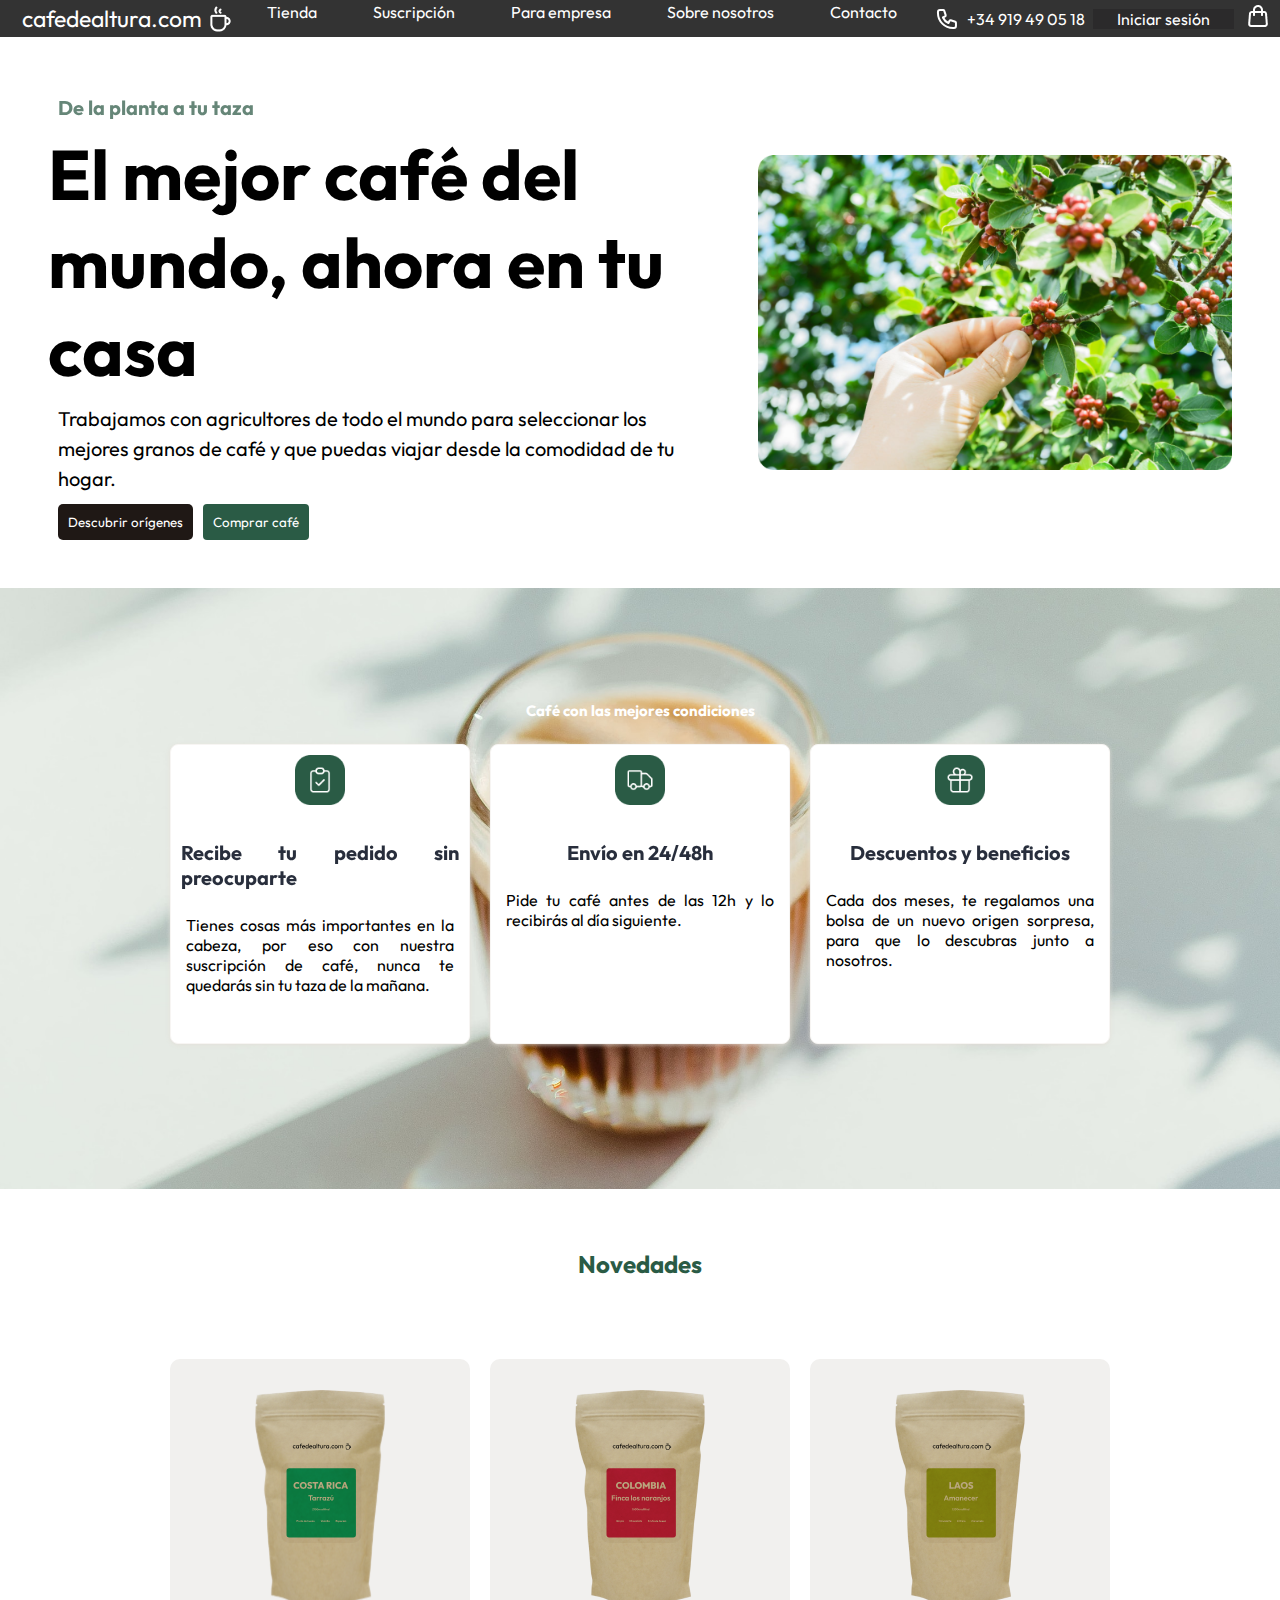
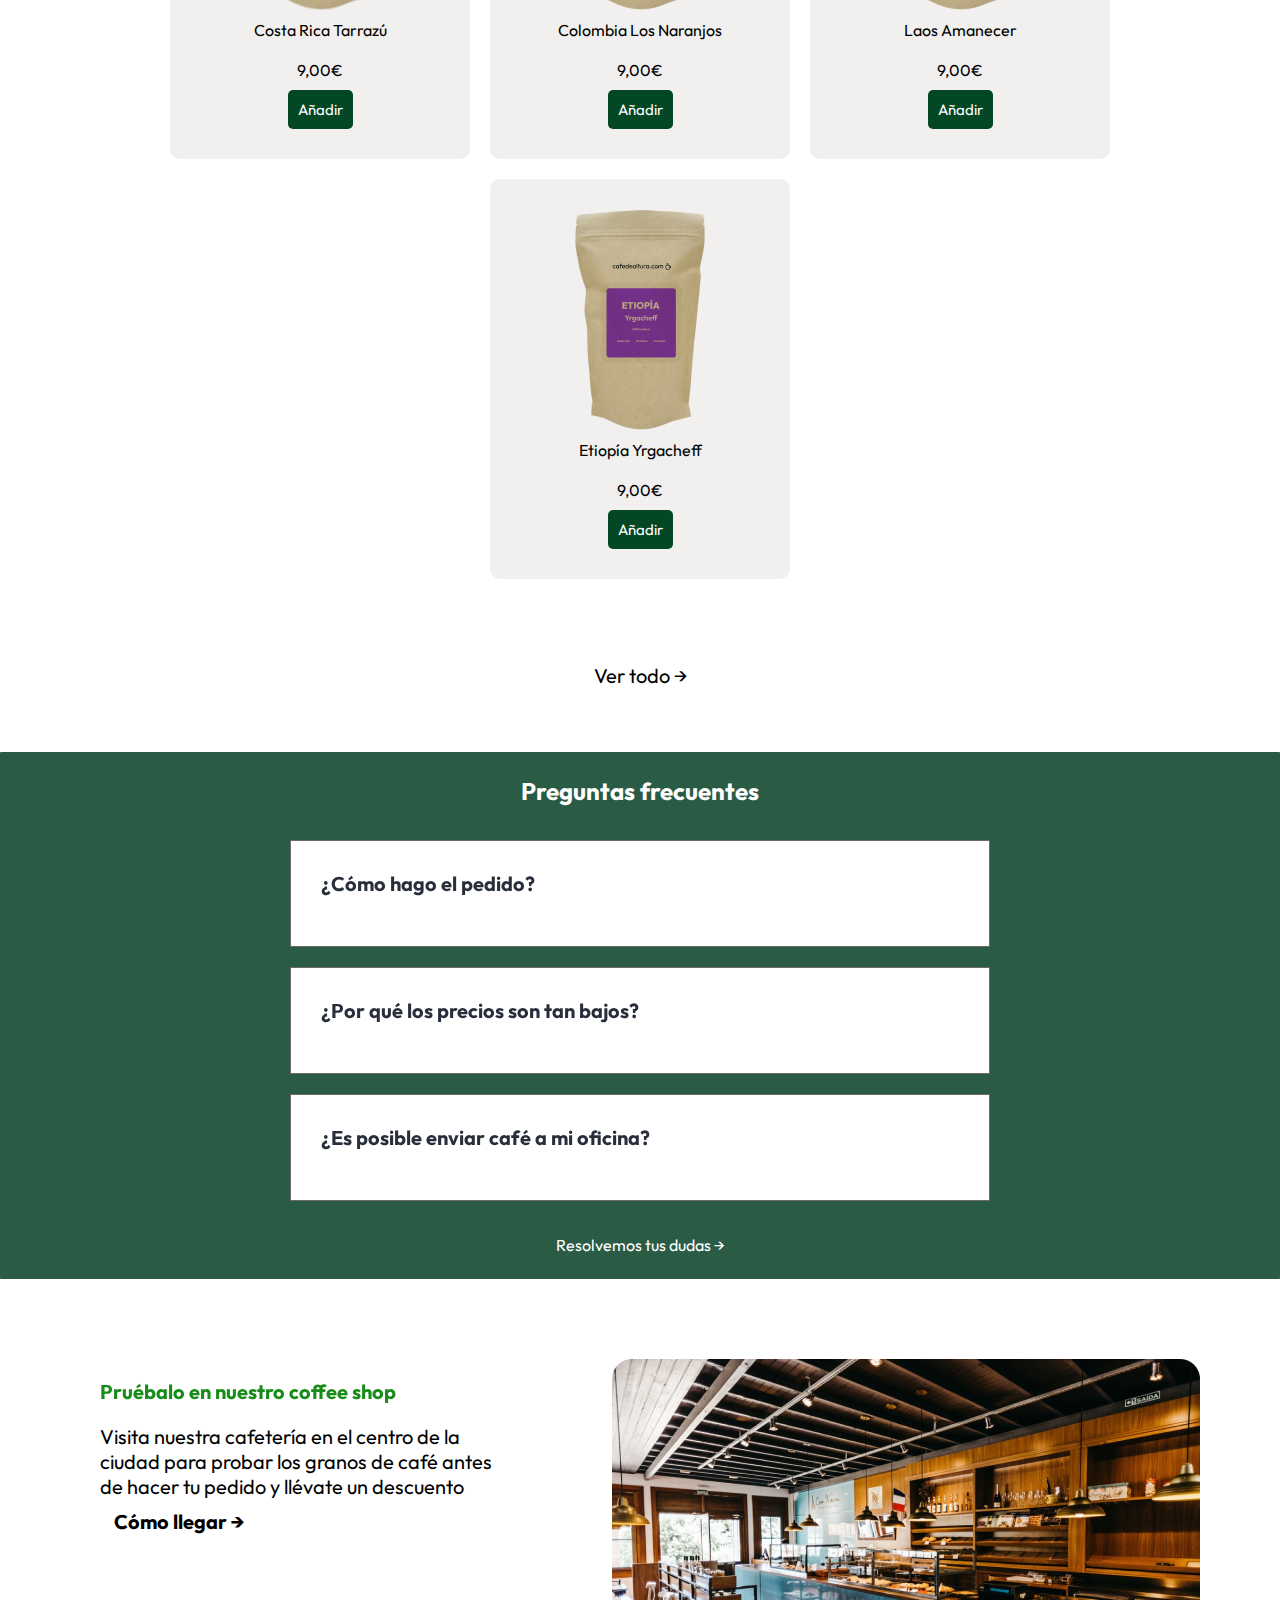
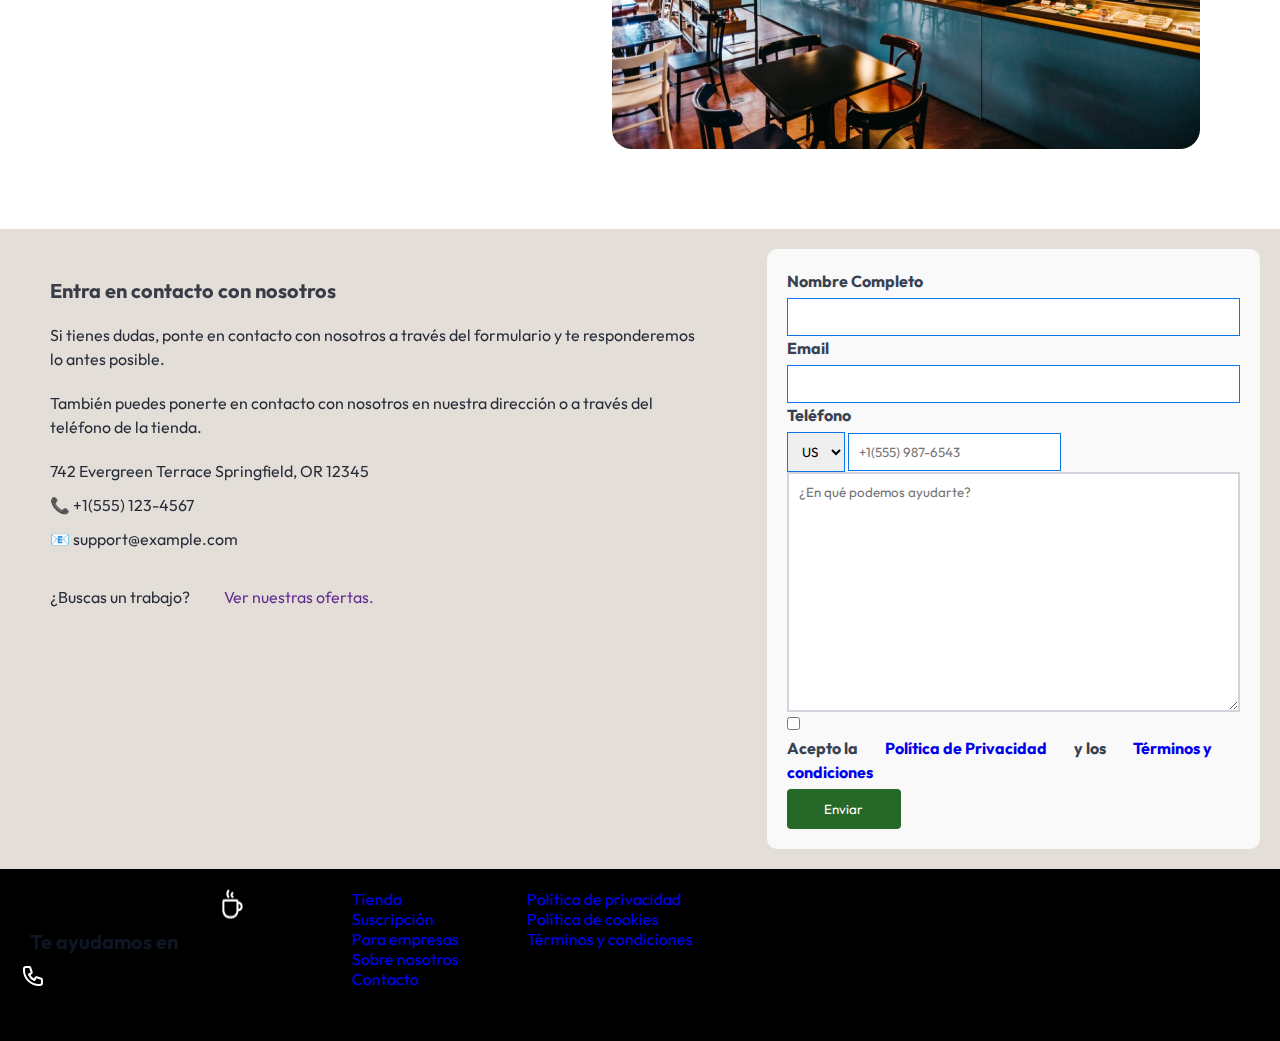
==== commit ee091974: "actualizar" ====
--- a/index.html
+++ b/index.html
@@ -8,11 +8,12 @@
   </head>
   <body>
     <header class="nav-bar">
+      <div></div>
       <div class="logo-container">
         <span class="longcafe">cafedealtura.com</span>
         <img src="assets/IMG/ps_coffee-hot.png" alt="Café Altura logo" />
       </div>
-      <nav class="desplegable">
+      <nav class="nvaba-desplegable">
         <ul>
           <li><a href="tienda.html">Tienda</a></li>
           <li><a href="#">Suscripción</a></li>
@@ -30,8 +31,9 @@
         <span><a href="#">Iniciar sesión</a></span>
         
       </div>
-      <div><img class="cars" src="assets/IMG/Carr.png" alt="Carrito de compras" /></div>
+      
     </div>
+    <div><img class="cars" src="assets/IMG/Carr.png" alt="Carrito de compras" /></div>
     </header>
     <section class="centro-banner">
       <div class="banner-content">
--- a/CSS/style.css
+++ b/CSS/style.css
@@ -11,47 +11,45 @@
   font-family: Outfit;
 }
 
-h1,
-h2,
-h3,
-p,
-ul,
+
 li {
-  display: flex;
-  margin: 0;
-  padding: 0;
-  gap: 20px;
+  
+ 
   list-style: none;
   font-family: Outfit;
 }
 .longcafe {
-  font-size: 20px;
+  display: flex;
+  font-size: 23px;
+
 }
 /* Encabezado */
 .nav-bar {
-  display: flex;
-  position: relative;
-  justify-content: space-between;
-  align-items: center;
-  padding: 10px 20px;
+  display: flex; 
+ flex-direction: row;
+  flex-wrap: wrap;
+  align-content:space-around;
+  justify-content: space-around;
+  padding: 4px;
+  text-decoration: none;
+  gap: 8  px;
   background-color: #333;
   color: #fff;
 }
 nav a {
   text-decoration: none;
   color: #fff;
-  gap: 10px;
-  padding: 15px 30px;
+ 
 }
 
 .user-container{
   background: #2B2A2B;
-  padding: 12px 20px;
+  gap: 6px;
 }
 .user-container a {
   text-decoration: none;
   color: #fff;
-  padding: 15px 40px;
+  
 }
 
 .logo-container,
@@ -59,16 +57,16 @@
 .user-container {
   display: flex;
   align-items: center;
-  gap: 10px;
-}
-
-.desplegable ul {
-  display: flex;
-  align-items: flex-start;
-  gap: 16px;
-}
-
-.desplegable li {
+  gap: 8px;
+}
+
+.nvaba-desplegable ul {
+  display: flex;
+  justify-content: space-between;
+  gap: 8px;
+}
+
+.nvaba-desplegable li {
   cursor: pointer;
   line-height: 16px;
   justify-content: space-between;
@@ -298,33 +296,27 @@
   align-items: center;  
   width: 300px;
   height: 400px;
-  background-color: #f2f2f2;
+  background-color: #f1f0ee;
   border-radius: 10px;
   padding: 20px;
 }
 
-.caffe-1 img,
-.caffe-2 img,
-.caffe-3 img,
-.caffe-4 img {
-  width: 200px;
-  height: 200px;
-  padding: 10px;
-}
+
 
 .caffe-4:hover {
-  background-color: #e3ded7;
+  background: #e4dfd8;
   .btn-añadir:hover {
-    background-color: #45a049;
-}
-}
-.caffe-1 p,
-.caffe-2 p,
-.caffe-3 p,
-.caffe-4 p {
-  padding: px;
-  flex: 1 0 0;
-}
+    color: #114813;
+}
+}
+.caffe-4:focus {	
+  background: #9a6d2f;
+  .btn-añadir:focus {
+    color: #45a049;
+
+  }
+}
+
 
 .btn-añadir {
   background-color: #034724;
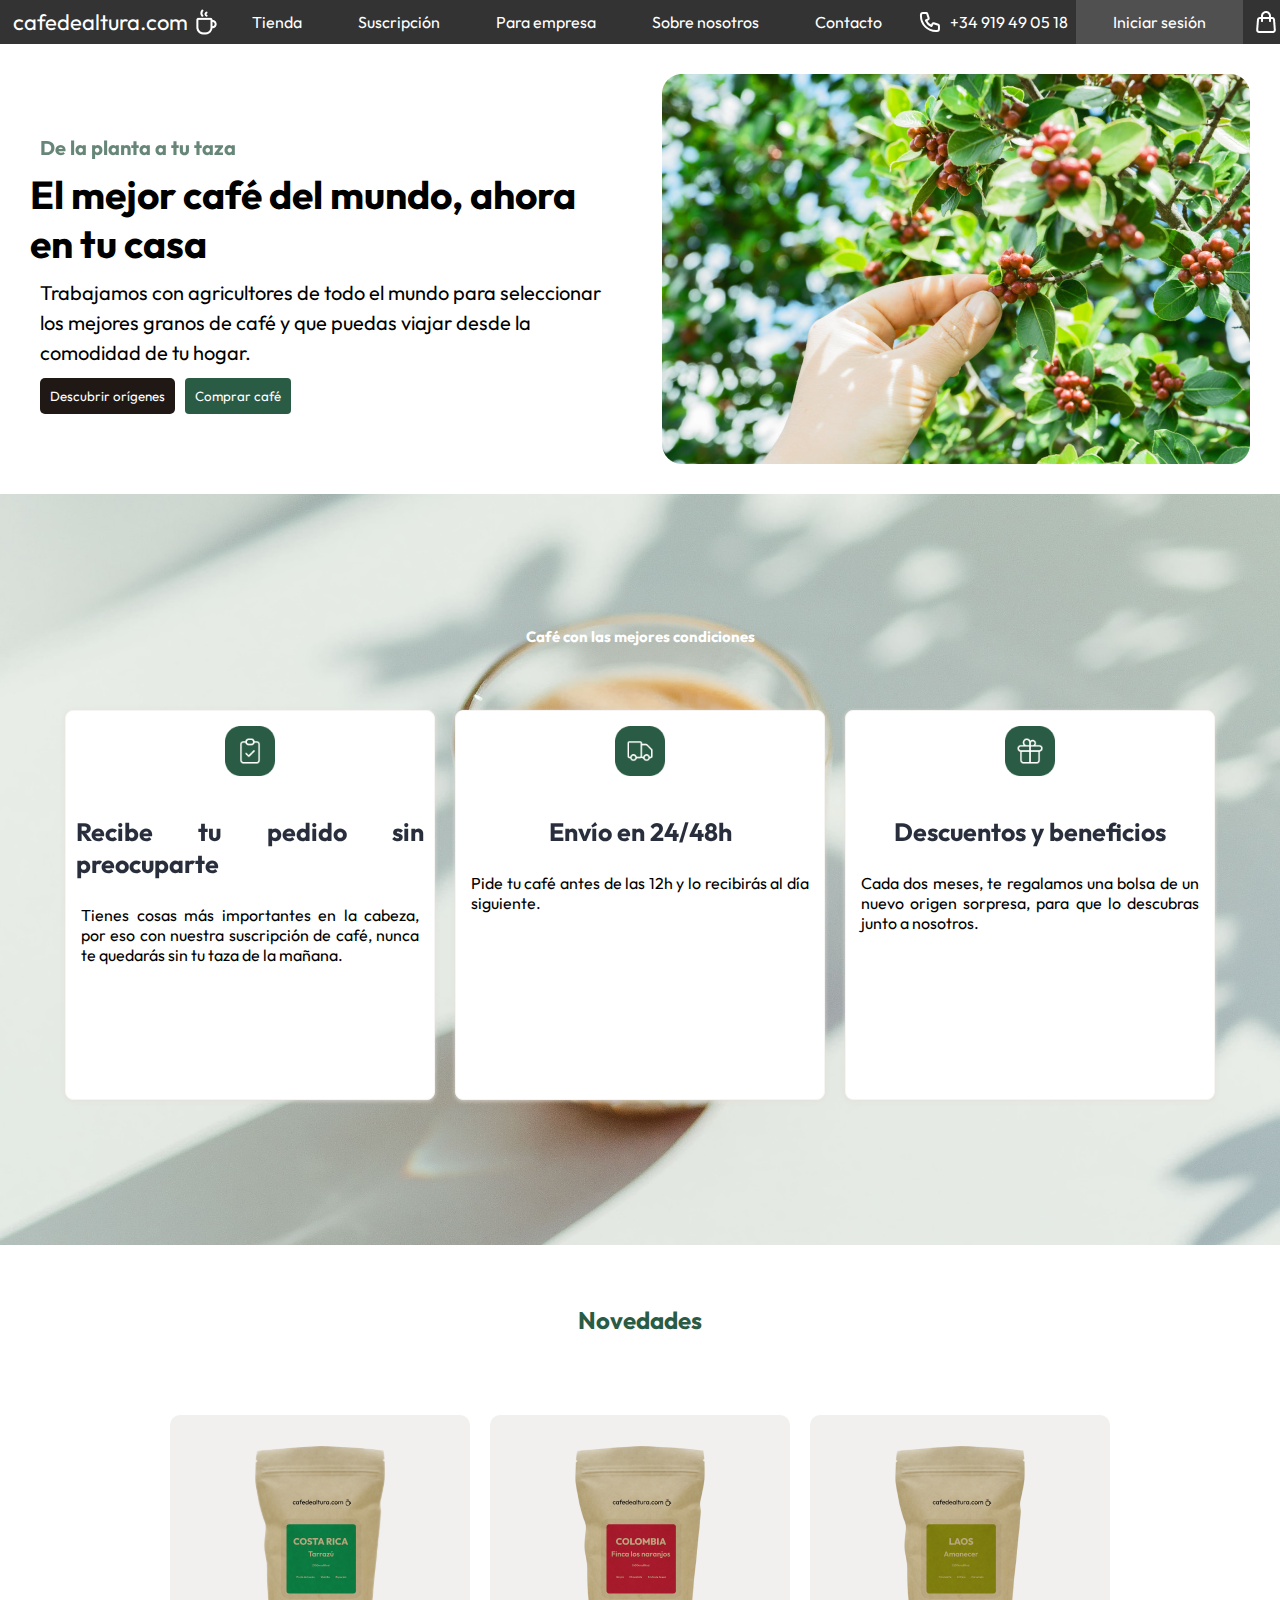
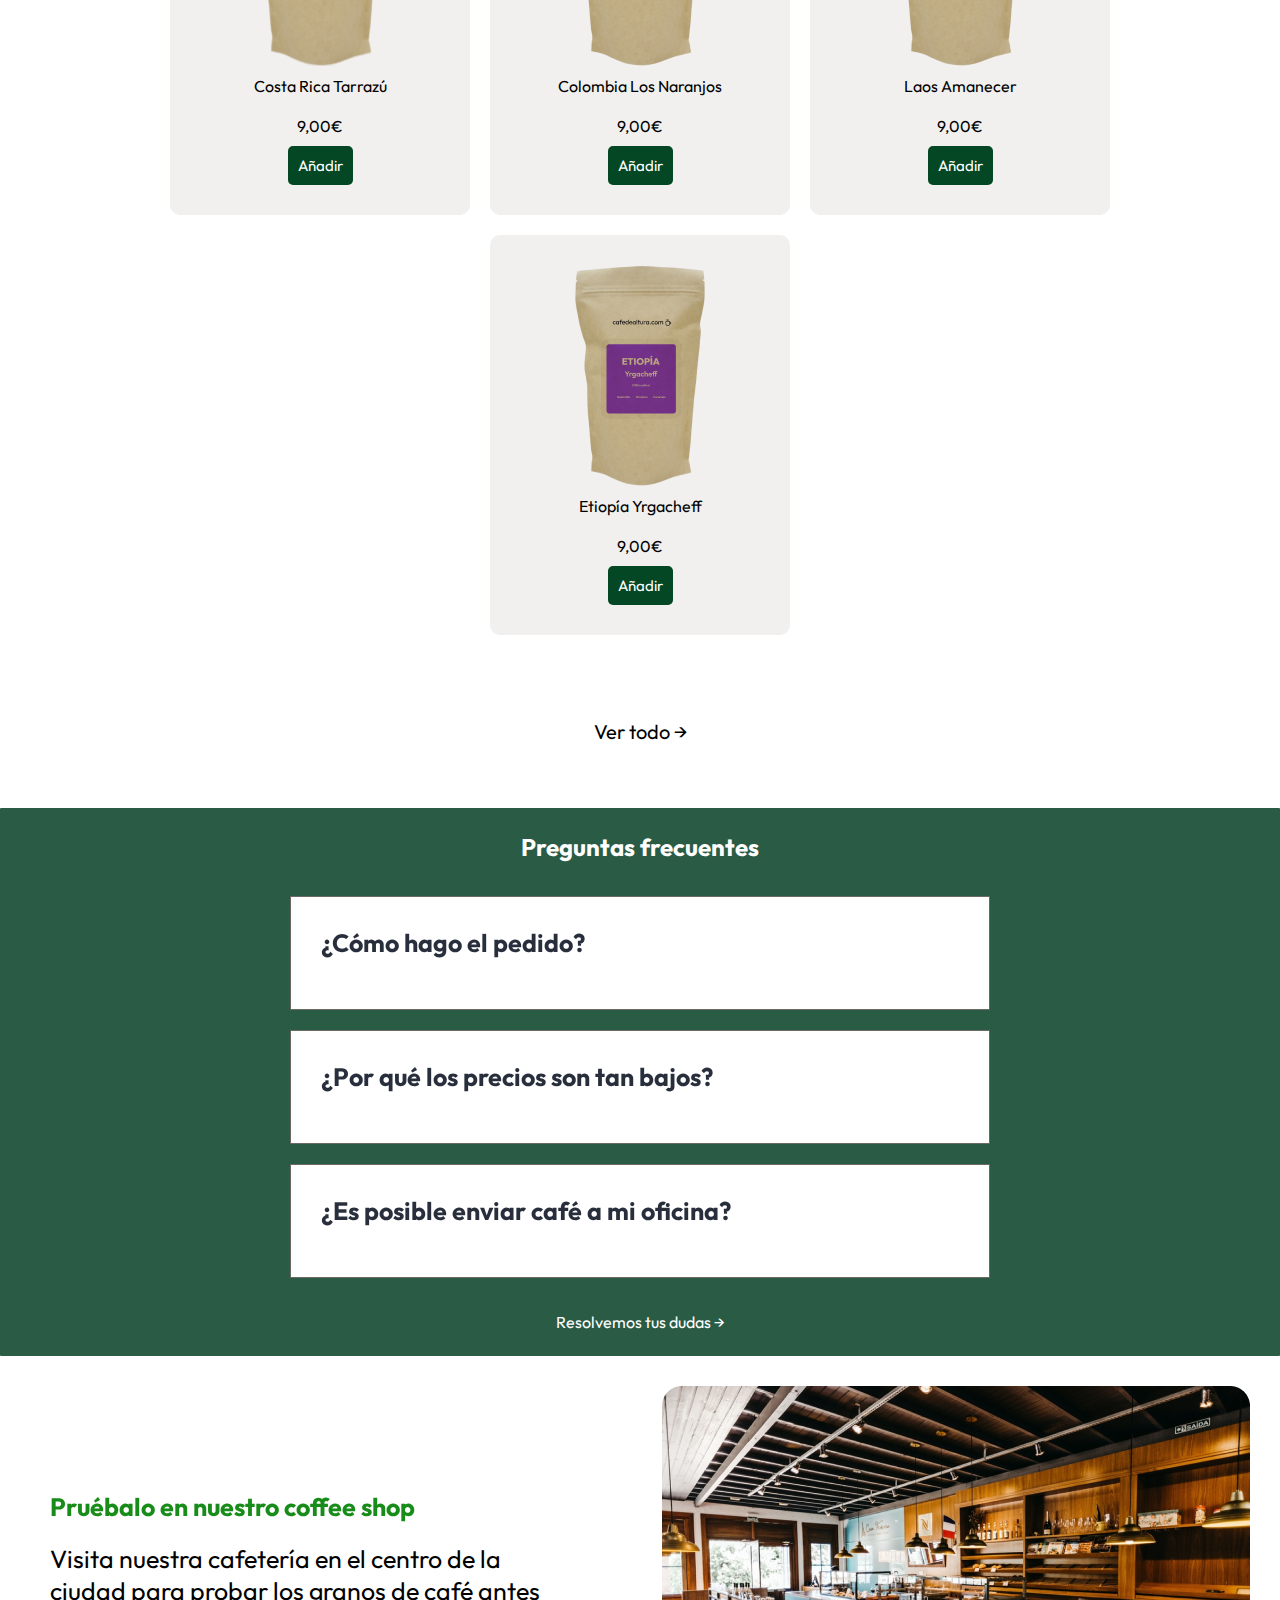
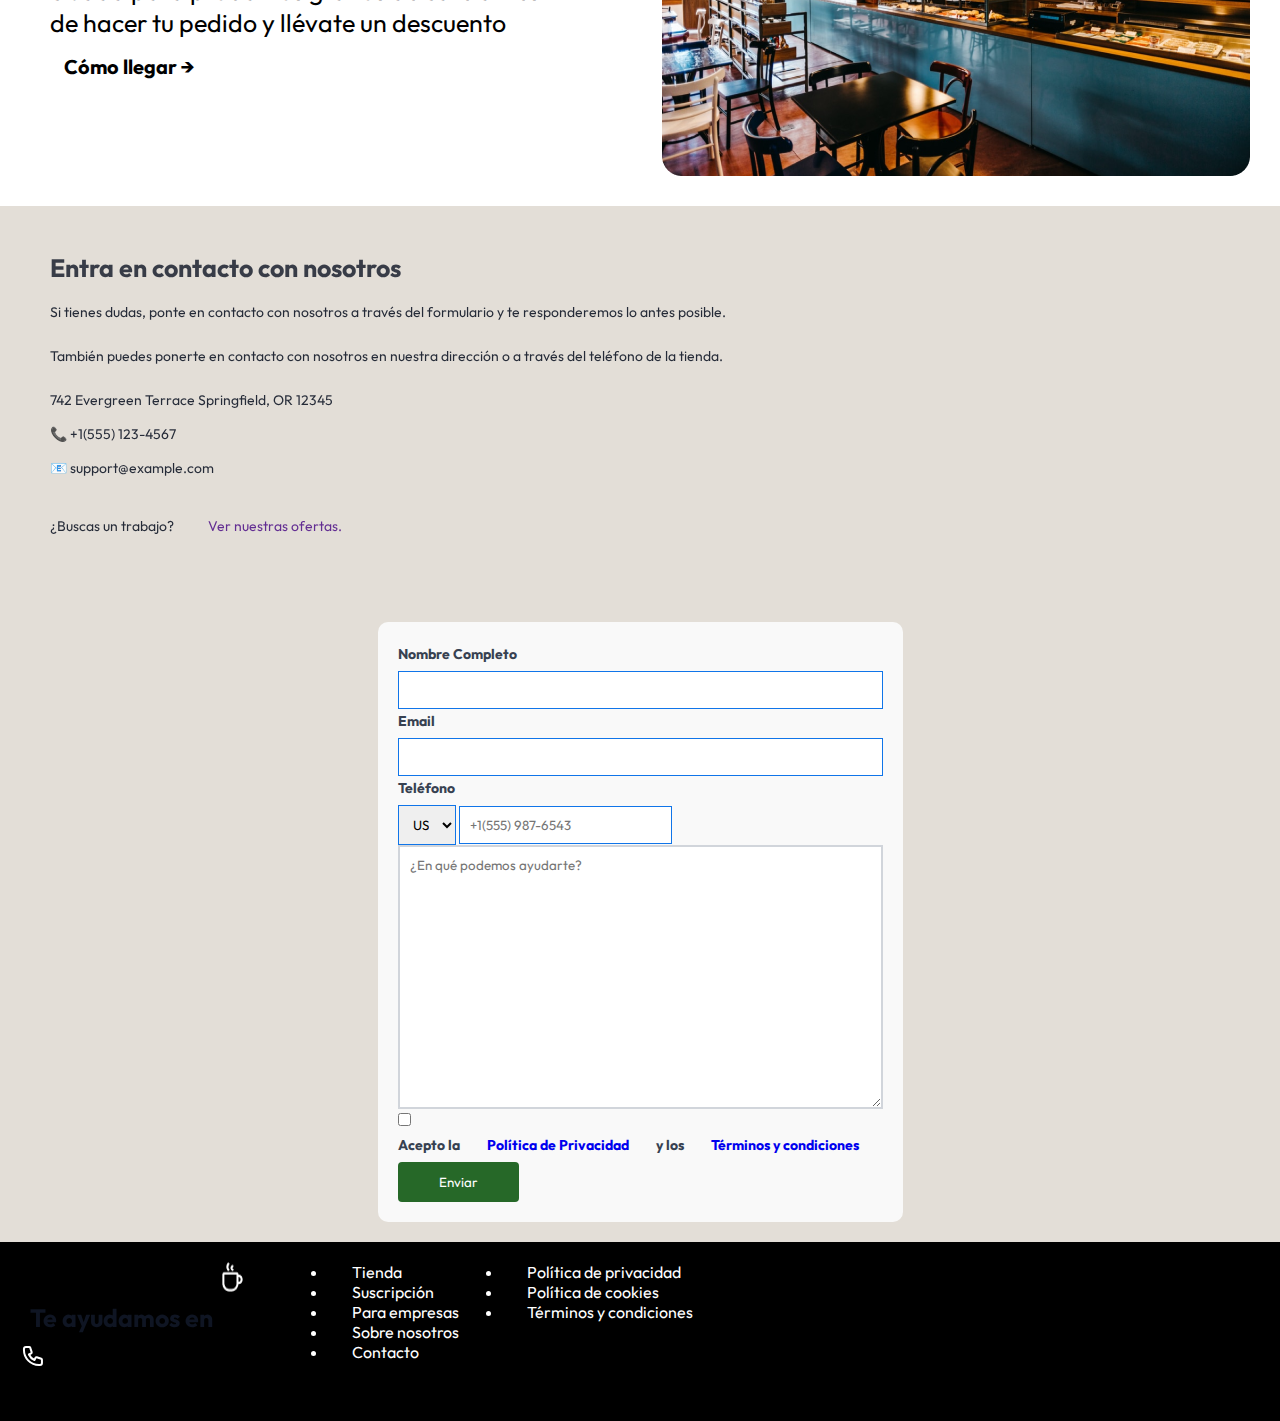
==== commit f1dfa799: "seguimosatualizando" ====
--- a/index.html
+++ b/index.html
@@ -33,7 +33,7 @@
       </div>
       
     </div>
-    <div><img class="cars" src="assets/IMG/Carr.png" alt="Carrito de compras" /></div>
+    <div><img class="cars-container" src="assets/IMG/Carr.png" alt="Carrito de compras" /></div>
     </header>
     <section class="centro-banner">
       <div class="banner-content">
@@ -63,7 +63,7 @@
           <div class="icono">
             <img src="/assets/IMG/Illustration (1).png" alt="Ícono de pedido" />
           </div>
-          <h3>Recibe tu pedido sin preocuparte</h3>
+          <h3 id="default">Recibe tu pedido sin preocuparte</h3>
           <p clas="parrafocaf">
             Tienes cosas más importantes en la cabeza, por eso con nuestra
             suscripción de café, nunca te quedarás sin tu taza de la mañana.
--- a/CSS/style.css
+++ b/CSS/style.css
@@ -12,15 +12,16 @@
 }
 
 
-li {
+li >a{
   
  
   list-style: none;
+  text-decoration: none;
   font-family: Outfit;
 }
 .longcafe {
   display: flex;
-  font-size: 23px;
+  font-size: 22px;
 
 }
 /* Encabezado */
@@ -30,26 +31,37 @@
   flex-wrap: wrap;
   align-content:space-around;
   justify-content: space-around;
-  padding: 4px;
-  text-decoration: none;
-  gap: 8  px;
+  align-items: center;
+  text-decoration: none;
+  gap: 8px;
   background-color: #333;
   color: #fff;
 }
-nav a {
-  text-decoration: none;
-  color: #fff;
- 
-}
-
-.user-container{
-  background: #2B2A2B;
-  gap: 6px;
+nav,ul a {
+  text-decoration: none;
+  color: #fff;
+ 
+}
+
+.user-container {
+  padding: 12px;
+  text-decoration: none;
+  background-color: #515051;
+  color: #fff;
+  gap: 3px;
+ 
+}
+.cars-container{
+  display: flex;
+ flex-direction: row;
+ gap: 8px;
 }
 .user-container a {
   text-decoration: none;
   color: #fff;
-  
+  padding: 25px;
+  
+ 
 }
 
 .logo-container,
@@ -72,30 +84,33 @@
   justify-content: space-between;
   display: inline-block;
 }
-.desplegable ul li:last-child {
-  margin-right: 0;
-}
+
 /* Banner central */
 .centro-banner {
-  padding: 48px;
+  padding: 30px;
   display: flex;
   justify-content: space-between;
   align-items: center;
   flex-wrap: 20px;
   font-style: normal;
 
-  gap: 20px;
+  .benefits-section{
+    display: flex;
+    flex-direction: column;
+    align-items: center;
+    text-align: justify;
+  }
 }
 .banner-content p {
   display: flex;
   font-size: 20px;
   line-height: 30px;
-  gap: 30px;
+  gap: 10px;
 
   font-family: Outfit;
 }
 .banner-content h1 {
-  font-size: 70px;
+  font-size: 39px;
 
   font-family: Outfit;
 }
@@ -111,8 +126,9 @@
   padding-right: 50px;
   gap: 20px;
 }
-.banner-image {
-  flex-basis: 40%; /* para el tamaño de la imagen */
+.banner-content.banner-image {
+  flex-basis: 45%; 
+  display: flex;
 }
 
 .banner-image img {
@@ -186,6 +202,10 @@
   flex-direction: column;
   align-items: center;
   text-align: justify;
+  gap: 20px;
+}
+.benefits-section#default{
+  text-align:start
 }
 
 .parrafocaf {
@@ -214,41 +234,21 @@
   align-items: flex-end;
 }
 .icono {
-  padding: 10px;
-  display: flex;
-  align-items: center;
-  flex-direction: column;
-}
+  gap: 20px;
+  padding: 15px;
+  display:flex ;
+  align-items: center;
+  flex-direction: column;
+}
+
+
 
 .benefit {
-  font-size: center;
-  flex-direction: column;
+  display:block;
+  justify-content:space-around;
   border-radius: 8px;
-  width: 300px;
-  gap: 20px;
-  height: 300px;
-  align-items: center;
-  border: 1px solid #f7f5f3;
-  background: #fff;
-  box-shadow: 0px 1px 4px 0px rgba(227, 222, 215, 0.8);
-}
-.benefit {
-  justify-content: stretch;
-  border-radius: 8px;
-  width: 300px;
-  gap: 20px;
-  height: 300px;
-  align-items: center;
-  border: 1px solid #f7f5f3;
-  background: #fff;
-  box-shadow: 0px 1px 4px 0px rgba(227, 222, 215, 0.8);
-}
-.benefit {
-  justify-content: stretch;
-  border-radius: 8px;
-  width: 300px;
-  gap: 20px;
-  height: 300px;
+  width: 370px;   
+  height: 390px;
   align-items: center;
   border: 1px solid #f7f5f3;
   background: #fff;
@@ -462,10 +462,11 @@
 
 .coffee-shop-section {
   display: flex;
-  flex-direction: center;
-  gap: 40px;
-
-  padding: 50px;
+  flex-direction: row;
+  flex-wrap: nowrap;
+  align-content: stretch;
+  align-items:center;
+  gap: 20px; 
 }
 
 .coffee-shop-content {
@@ -477,13 +478,13 @@
   font-family: Outfit;
 }
 
-.coffee-shop-content,
+ .coffee-shop-content,
 h3 {
-  font-size: 20px;
+  font-size: 25px;
   padding: 40px;
-
-  font-family: Outfit;
-}
+/* 
+  font-family: Outfit; */
+} 
 
 a.next {
   font-size: 20px;
@@ -497,9 +498,14 @@
 
 .contact-section{
   padding: 20px;
-  background-color:#E3DED7;
-  display: flex;
-  flex-direction: center;
+  background-color: #E3DED7;
+  color: #6B7280;
+  font-size: 14px;
+  display: flex;
+  flex-direction: row;
+  flex-wrap: wrap;
+  justify-content: space-between;
+  align-items: center;
   gap: 40px;
   line-height: 24px
   
@@ -513,7 +519,7 @@
   }
 
   .contact-info{
-    color:#6B7280;
+    color:#585b61;
     flex: content;
     flex-flow: column;
   }
@@ -537,9 +543,7 @@
   font-family: Outfit;
   box-sizing: border-box;
 }
-.formulario{
-  height: 600px;
-}
+
 form{
  
   display: flex;
@@ -556,7 +560,7 @@
 
 .contact-form {
   position: relative;
-  top: calc(3);
+  top: calc(4);
 }
 
 .contact-form{  
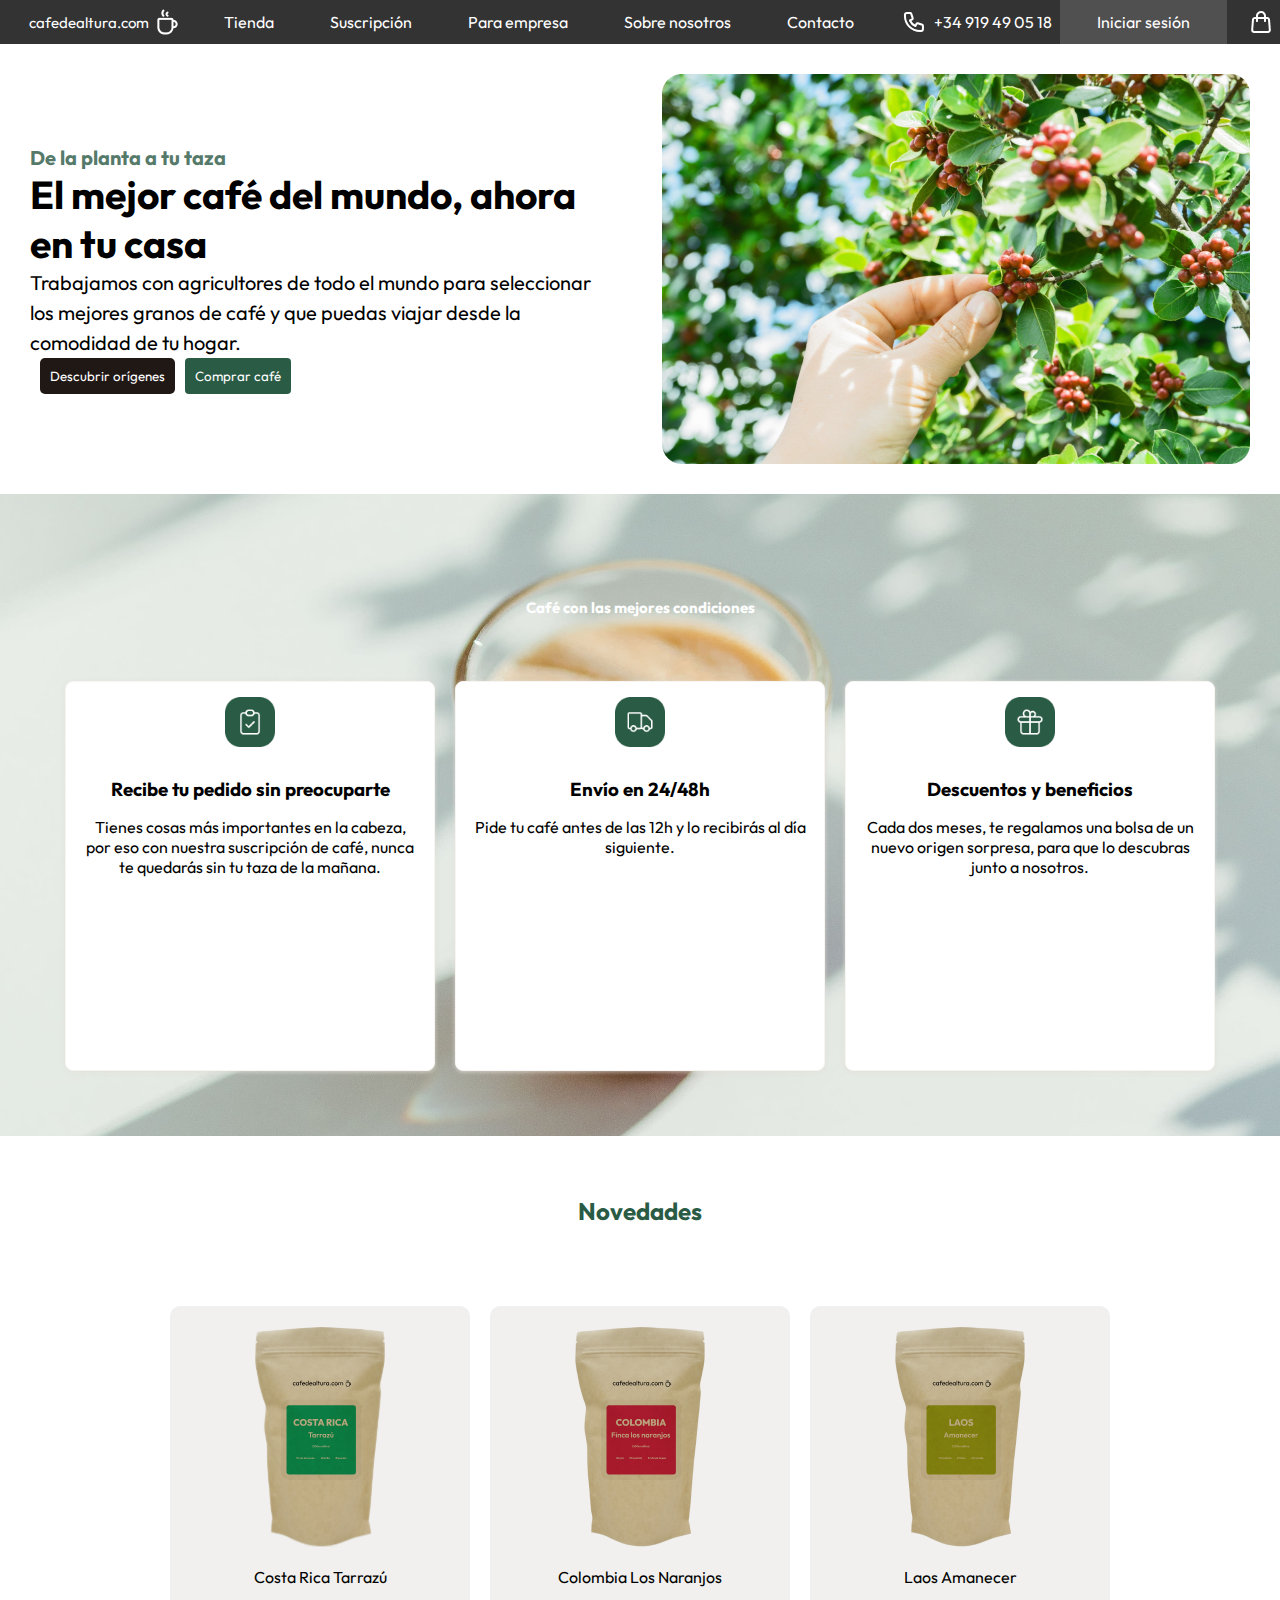
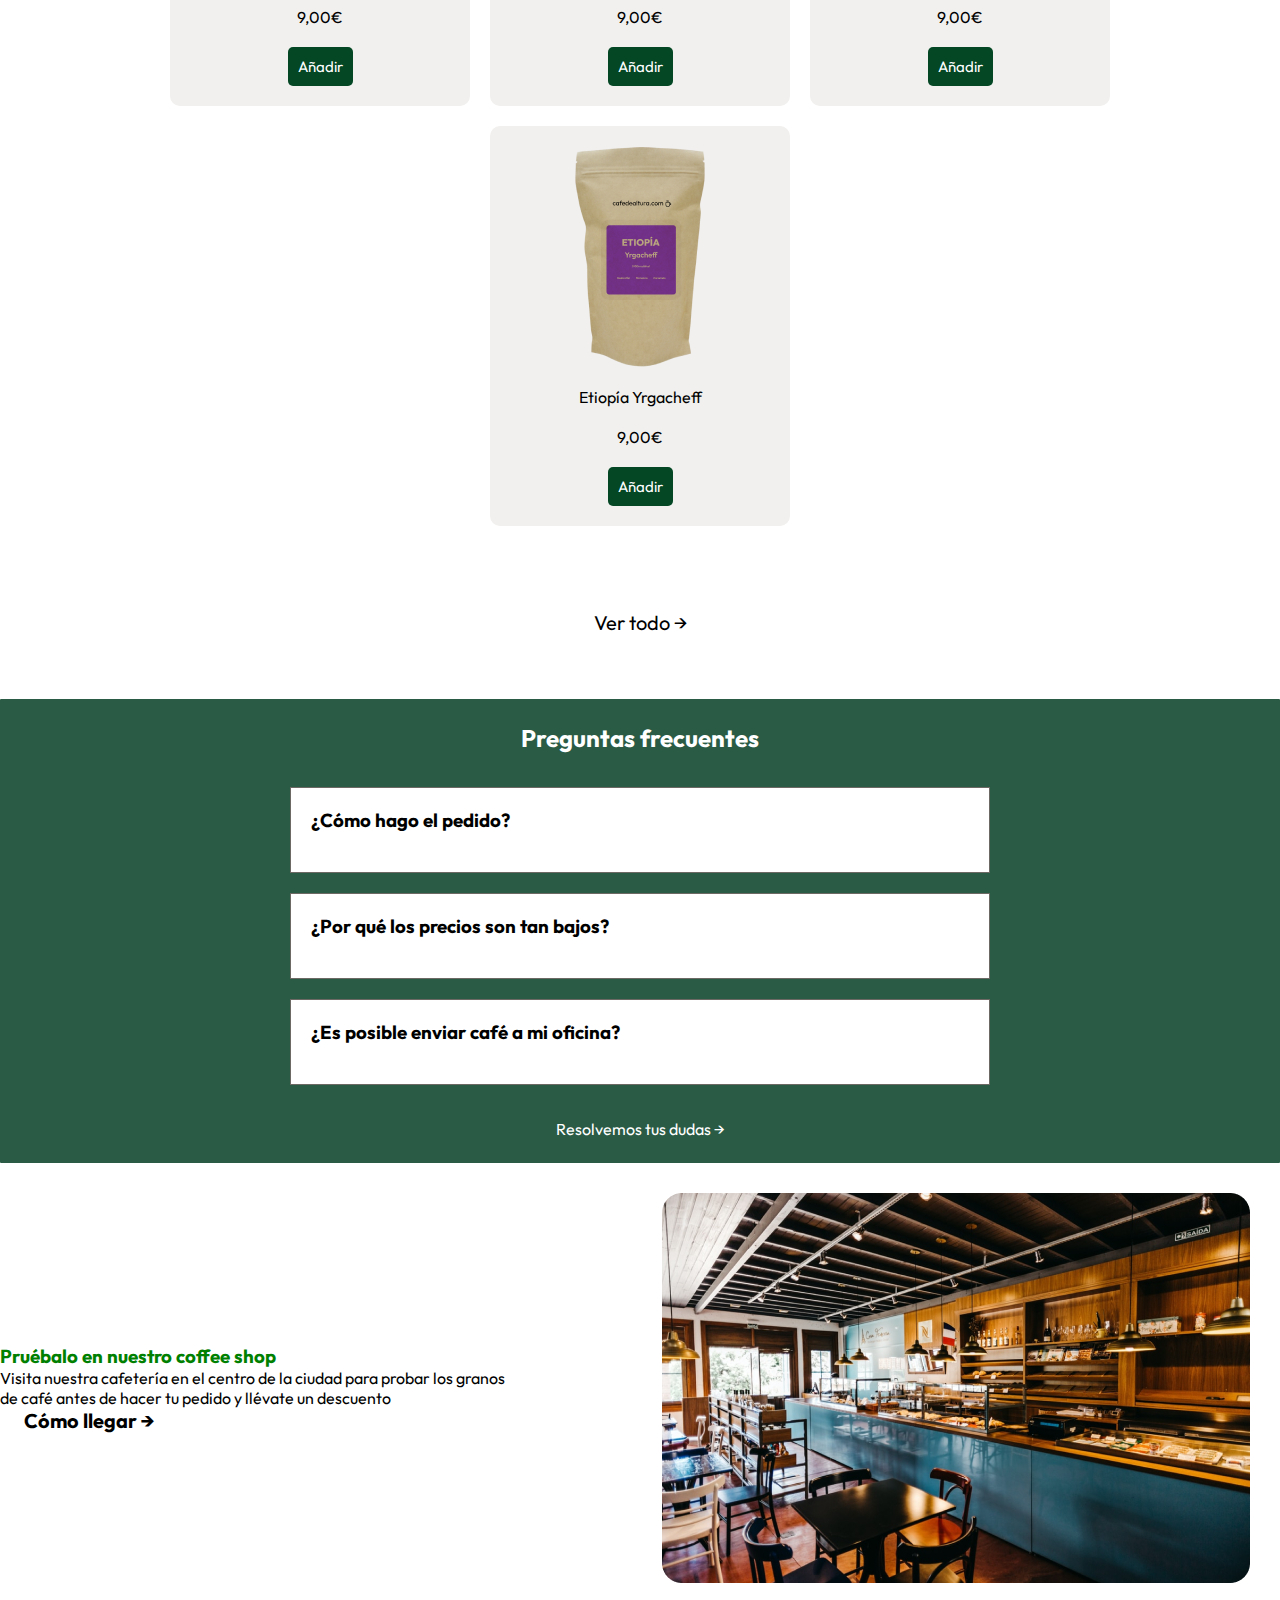
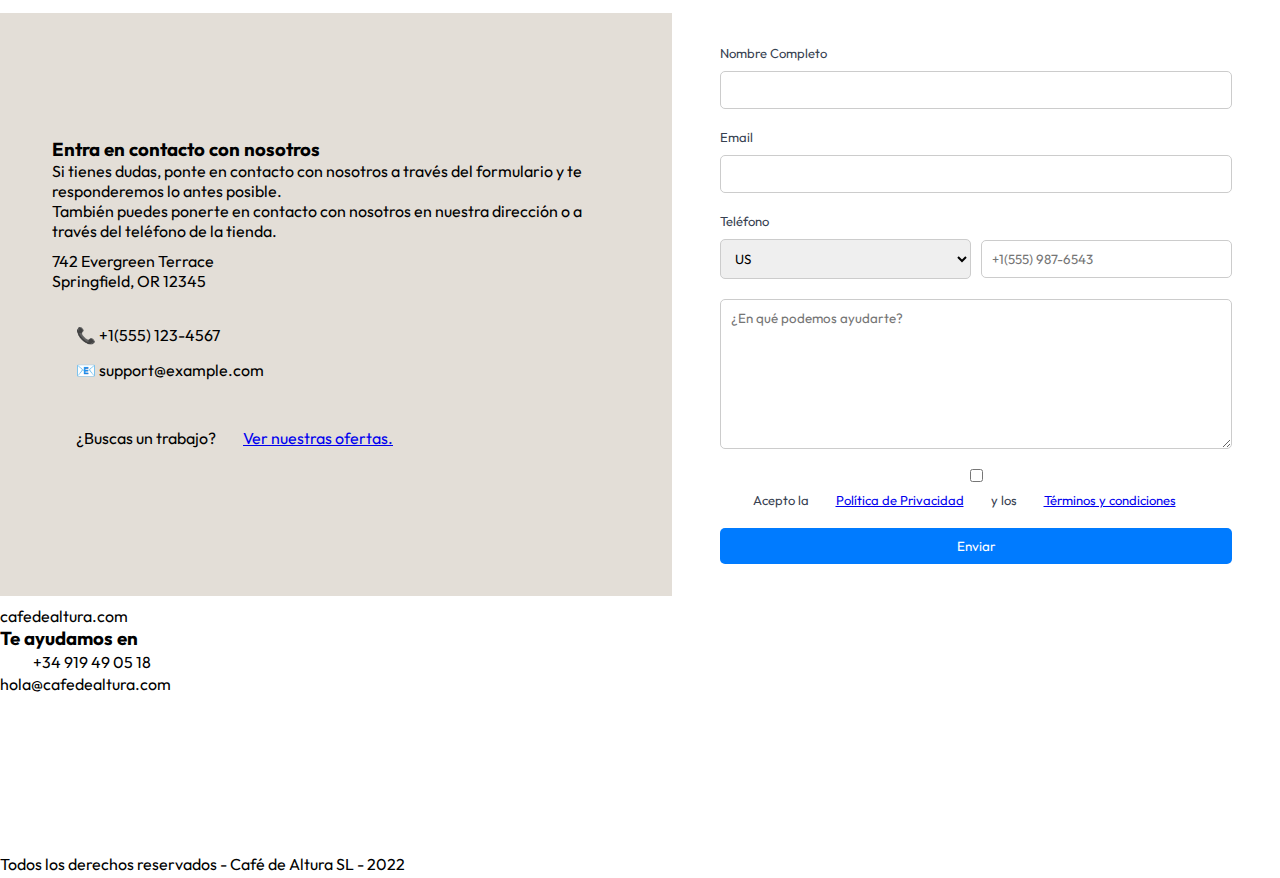
==== commit 90e7ccd8: "summt" ====
--- a/index.html
+++ b/index.html
@@ -25,15 +25,18 @@
       <div class="contact-container">
         <img src="assets/IMG/Phone.svg" alt="Teléfono" />
         <span>+34 919 49 05 18</span>
-     
-
-      <div class="user-container">
-        <span><a href="#">Iniciar sesión</a></span>
-        
-      </div>
-      
-    </div>
-    <div><img class="cars-container" src="assets/IMG/Carr.png" alt="Carrito de compras" /></div>
+
+        <div class="user-container">
+          <span><a href="#">Iniciar sesión</a></span>
+        </div>
+      </div>
+      <div>
+        <img
+          class="cars-container"
+          src="assets/IMG/Carr.png"
+          alt="Carrito de compras"
+        />
+      </div>
     </header>
     <section class="centro-banner">
       <div class="banner-content">
@@ -185,68 +188,63 @@
 
     <!-- No necesitas tantas secciones anidadas. -->
     <section class="contact-section">
-      <div class="contact-info">
-        <h3>Entra en contacto con nosotros</h3>
-        <p>
-          Si tienes dudas, ponte en contacto con nosotros a través del
-          formulario y te responderemos lo antes posible.
-        </p>
-        <p>
-          También puedes ponerte en contacto con nosotros en nuestra dirección o
-          a través del teléfono de la tienda.
-        </p>
-
-        <div class="address">
-          <p>
-            742 Evergreen Terrace 
+      <div class="contact-wrapper">
+        <div class="contact-info">
+          <h3>Entra en contacto con nosotros</h3>
+          <p>
+            Si tienes dudas, ponte en contacto con nosotros a través del
+            formulario y te responderemos lo antes posible.
+          </p>
+          <p>
+            También puedes ponerte en contacto con nosotros en nuestra dirección
+            o a través del teléfono de la tienda.
+          </p>
+
+          <address>
+            742 Evergreen Terrace<br />
             Springfield, OR 12345
-          </p>
+          </address>
 
           <div class="phone-email">
             <p>📞 +1(555) 123-4567</p>
             <p>📧 support@example.com</p>
           </div>
+
           <div class="trabajo">
-            <p>¿Buscas un trabajo?</p>
-            <a href="">Ver nuestras ofertas.</a>
-          </div>
-        </div>
-      </div>
-
-      <form class="formulario">
-        <div class="contact-form">
-          <label for="Nombre">Nombre Completo</label>
-          <input type="text" id="Nombre" name="Nombre" />
-
-          <label for="Email">Email</label>
-          <input type="text" id="Email" name="Email" />
-          <div class="compilacion">
-          <label for="teléfono">Teléfono</label>
-          <div class="phone-input-wrapper">
-            <select name="countryCode" id="countryCode">
-              <option value="us">US</option>
-              <option value="es">ES</option>
-            </select>
-            <input
-              type="tel"
-              id="teléfono"
-              name="teléfono"
-              placeholder="+1(555) 987-6543"
-            />
-          </div>
-        </div>
-
-          <textarea placeholder="¿En qué podemos ayudarte?"></textarea>
-          <div class="accept-policy">
-            <input type="checkbox" id="checkbox" name="checkbox" />
-            <label
-              >Acepto la <a href="#">Política de Privacidad</a> y los
-              <a href="#">Términos y condiciones</a></label
-            >
-          </div>
-          <button class="btn-enviar" type="submit">Enviar</button>
-        </div>
-      </form>
+            <p>¿Buscas un trabajo? <a href="#">Ver nuestras ofertas.</a></p>
+          </div>
+        </div>
+      </div>
+      <div class="contact-form">
+        <form class="formulario">
+            <div class="form-group">
+                <label for="iname">Nombre Completo</label>
+                <input type="text" id="iname" name="name" />
+            </div>
+            <div class="form-group">
+                <label for="iemail">Email</label>
+                <input type="email" id="iemail" name="email" />
+            </div>
+            <div class="form-group">
+                <label for="teléfono">Teléfono</label>
+                <div class="phone-input-wrapper">
+                    <select name="countryCode" id="countryCode">
+                        <option value="us">US</option>
+                        <option value="es">ES</option>
+                    </select>
+                    <input type="tel" id="teléfono" name="teléfono" placeholder="+1(555) 987-6543" />
+                </div>
+            </div>
+            <div class="form-group">
+                <textarea placeholder="¿En qué podemos ayudarte?"></textarea>
+            </div>
+            <div class="accept-policy form-group">
+                <input type="checkbox" id="checkbox" name="checkbox" />
+                <label>Acepto la <a href="#">Política de Privacidad</a> y los <a href="#">Términos y condiciones</a></label>
+            </div>
+            <button class="btn-enviar" type="submit" value="enviar">Enviar</button>
+        </form>
+    </div>
     </section>
 
     <footer>
@@ -284,15 +282,15 @@
         </div>
         <!-- Policy Links -->
         <div class="footer-poli-links">
-          <div >
-          <ul>
-            <li><a href="#">Política de privacidad</a></li>
-            <li><a href="#">Política de cookies</a></li>
-            <li><a href="#">Términos y condiciones</a></li>
-          </ul>
-        </div>
-        </div>
-      
+          <div>
+            <ul>
+              <li><a href="#">Política de privacidad</a></li>
+              <li><a href="#">Política de cookies</a></li>
+              <li><a href="#">Términos y condiciones</a></li>
+            </ul>
+          </div>
+        </div>
+
         <!-- Copyright -->
         <div class="footer-copy">
           <span>Todos los derechos reservados - Café de Altura SL - 2022</span>
--- a/CSS/style.css
+++ b/CSS/style.css
@@ -2,7 +2,6 @@
 html {
   scroll-behavior: smooth;
 }
-
 
 * {
   margin: 0;
@@ -11,25 +10,21 @@
   font-family: Outfit;
 }
 
-
-li >a{
-  
- 
+li > a {
   list-style: none;
   text-decoration: none;
   font-family: Outfit;
 }
 .longcafe {
   display: flex;
-  font-size: 22px;
-
+  font-size: 15px;
 }
 /* Encabezado */
 .nav-bar {
-  display: flex; 
- flex-direction: row;
+  display: flex;
+  flex-direction: row;
   flex-wrap: wrap;
-  align-content:space-around;
+  align-content: space-around;
   justify-content: space-around;
   align-items: center;
   text-decoration: none;
@@ -37,10 +32,10 @@
   background-color: #333;
   color: #fff;
 }
-nav,ul a {
-  text-decoration: none;
-  color: #fff;
- 
+nav,
+ul a {
+  text-decoration: none;
+  color: #fff;
 }
 
 .user-container {
@@ -49,19 +44,16 @@
   background-color: #515051;
   color: #fff;
   gap: 3px;
- 
-}
-.cars-container{
-  display: flex;
- flex-direction: row;
- gap: 8px;
+}
+.cars-container {
+  display: flex;
+  flex-direction: row;
+  gap: 8px;
 }
 .user-container a {
   text-decoration: none;
   color: #fff;
   padding: 25px;
-  
- 
 }
 
 .logo-container,
@@ -94,7 +86,7 @@
   flex-wrap: 20px;
   font-style: normal;
 
-  .benefits-section{
+  .benefits-section {
     display: flex;
     flex-direction: column;
     align-items: center;
@@ -105,10 +97,8 @@
   display: flex;
   font-size: 20px;
   line-height: 30px;
-  gap: 10px;
-
-  font-family: Outfit;
-}
+}
+
 .banner-content h1 {
   font-size: 39px;
 
@@ -127,7 +117,7 @@
   gap: 20px;
 }
 .banner-content.banner-image {
-  flex-basis: 45%; 
+  flex-basis: 50%;
   display: flex;
 }
 
@@ -143,8 +133,6 @@
 
 .div-banner img {
   max-width: 100%;
-
-  margin-top: 20px;
 }
 
 .buttons-container {
@@ -181,12 +169,17 @@
   background-position: center;
   align-self: baseline;
   align-self: stretch;
-  padding: 89px 45px 145px;
+  text-align: end;
+  padding: 60px 5px 65px;
 }
 .benefits-section .fondcafe {
   display: flex;
   align-items: center;
   flex-direction: column-reverse;
+}
+
+.benefits-section:nth-child() {
+  text-align: center;
 }
 .benefits-section h2 {
   font-size: 15px;
@@ -204,8 +197,8 @@
   text-align: justify;
   gap: 20px;
 }
-.benefits-section#default{
-  text-align:start
+.benefits-section#default {
+  text-align: start;
 }
 
 .parrafocaf {
@@ -236,18 +229,16 @@
 .icono {
   gap: 20px;
   padding: 15px;
-  display:flex ;
-  align-items: center;
-  flex-direction: column;
-}
-
-
+  display: flex;
+  align-items: center;
+  flex-direction: column;
+}
 
 .benefit {
-  display:block;
-  justify-content:space-around;
+  display: block;
+  justify-content: space-around;
   border-radius: 8px;
-  width: 370px;   
+  width: 370px;
   height: 390px;
   align-items: center;
   border: 1px solid #f7f5f3;
@@ -259,9 +250,9 @@
   display: inline-block;
   justify-content: center;
   align-items: center;
-  width: 50px; 
-  height: 50px; 
-  margin-bottom: 15px; 
+  width: 50px;
+  height: 50px;
+  margin-bottom: 15px;
 }
 
 .benefit h3 {
@@ -271,7 +262,10 @@
 }
 
 .benefit p {
-  padding: 5px;
+  display: flex;
+  text-decoration: none;
+  text-align: center;
+  padding: 16px;
   display: flex;
   align-items: center;
   flex-direction: column;
@@ -280,43 +274,40 @@
 .producto {
   display: flex;
   justify-content: center;
-  flex-wrap: wrap;  
-  gap: 20px;  
+  flex-wrap: wrap;
+  gap: 20px;
   padding: 20px;
-  
 }
 
 .caffe-1,
 .caffe-2,
 .caffe-3,
 .caffe-4 {
-  display: flex;
-  flex-direction: column;
-  justify-content: center;
-  align-items: center;  
+  box-sizing: border-box;
+  display: flex;
+  flex-direction: column;
+  justify-content: center;
+  align-items: center;
   width: 300px;
   height: 400px;
   background-color: #f1f0ee;
   border-radius: 10px;
-  padding: 20px;
-}
-
-
+
+  gap: 20px;
+}
 
 .caffe-4:hover {
   background: #e4dfd8;
   .btn-añadir:hover {
     color: #114813;
-}
-}
-.caffe-4:focus {	
+  }
+}
+.caffe-4:focus {
   background: #9a6d2f;
   .btn-añadir:focus {
     color: #45a049;
-
   }
 }
-
 
 .btn-añadir {
   background-color: #034724;
@@ -465,8 +456,8 @@
   flex-direction: row;
   flex-wrap: nowrap;
   align-content: stretch;
-  align-items:center;
-  gap: 20px; 
+  align-items: center;
+  gap: 20px;
 }
 
 .coffee-shop-content {
@@ -474,17 +465,17 @@
   flex-wrap: wrap;
   align-items: center;
   gap: 20px;
-  
-  font-family: Outfit;
-}
-
+
+  font-family: Outfit;
+}
+/* 
  .coffee-shop-content,
-h3 {
+{
   font-size: 25px;
   padding: 40px;
-/* 
-  font-family: Outfit; */
-} 
+
+  font-family: Outfit; 
+} */
 
 a.next {
   font-size: 20px;
@@ -495,268 +486,96 @@
   text-align: center;
 }
 
-
-.contact-section{
+.contact-section {
+  display: flex;  
+  justify-content: center;
+  align-items: center; 
+  background: #E3DED7;
+}
+
+.contact-wrapper {
+  flex: 1;
+  justify-content: center;
+  padding: 32px;
+  align-self: center;
+}
+
+.contact-info {
+  
   padding: 20px;
-  background-color: #E3DED7;
-  color: #6B7280;
-  font-size: 14px;
-  display: flex;
-  flex-direction: row;
-  flex-wrap: wrap;
-  justify-content: space-between;
-  align-items: center;
-  gap: 40px;
-  line-height: 24px
+}
+
+address {
+  font-style: normal;
+  margin: 10px 0;
+}
+
+.phone-email, .trabajo {
+  display: flex;
+  gap: 15px;
+  flex-direction: column;
+  flex-wrap: nowrap;
+  align-items: flex-start;
+  padding: 24px;
+}
+
+.contact-form {
+ flex: 1 0 0;
   
- 
-  }
-
-  .trabajo{
-    display: flex;
-    align-items: baseline
-    
-  }
-
-  .contact-info{
-    color:#585b61;
-    flex: content;
-    flex-flow: column;
-  }
-  .contact-info,h3{
-    padding: 10px;
-    color: #111827;
-    opacity: 0.9;
-  }
-
-  .contact-info,p{
-    display: flex;
-    justify-items: last baseline;
-    margin: 10px;
-  }
-.contact-content{
-  flex-direction: row-reverse;
-  flex-wrap: wrap;
-  align-items: center;
-  gap: 20px;
-  padding: 50px;
-  font-family: Outfit;
-  box-sizing: border-box;
-}
-
-form{
- 
+}
+
+.formulario {
+  color:#374151 ;
+  font-size: small;
+  background-color: #ffff ;
+  display: flex;
+  flex-direction: column;
+  gap: 20px;
+  padding: 32px 48px;
+}
+
+.form-group {
   display: flex;
   flex-direction: column;
   gap: 10px;
-  padding: 0px;
-  box-sizing: border-box;
-  font-family: Outfit;
-  align-items: center;
-    justify-content: center;
-    flex-wrap: wrap;
-    flex-grow: 1;
-}
-
-.contact-form {
-  position: relative;
-  top: calc(4);
-}
-
-.contact-form{  
-
-    height: 600px;
-    text-align: left;
-    padding: 20px;
-  display: flex;
-  flex-direction: column;  
-       
-    background-color: #f9f9f9;
-    border-radius: 10px;
-    color: #374151;
-   text-decoration: #374151;
-    margin: 0 auto; 
-    overflow: auto;
-
-}
-.contact-form:focus-visible{
-  color: #084ac4;
-  outline:#084ac4;
-}
-
-
-.contact-form input, .contact-form select, .contact-form textarea {
-  border: 1px solid #1075e9;
-  transition: border-color 0.10s ease;
+}
+
+.phone-input-wrapper {
+  display: flex;
+  gap: 10px;
+  align-items: center;
+}
+
+textarea {
+  resize: vertical;
+  min-height: 150px;
   padding: 10px;
 }
 
-.contact-form input:focus, .contact-form select:focus, .contact-form textarea:focus {
-  border-color: #154387;
-  outline: none;
-}
-.contact-form select:focus{
-  border-color: #0a2453;
-  outline:#1075e9;
-}
-
-.contact-form input:focus {
-  border-color: #000000;
-}
-
-.contact-form:hover {
-  border-color: #ff0000;
-}
-
-.contact-form .countryCode{
-  gap: 5;
-  padding: 0px;
-}
-.phone-input-wrapper {
- border-radius: 0px ;
- display:inline-block;
-  gap: 5px;
-}
-
-.phone-input-wrapper select, .phone-input-wrapper input[type="tel"] {
-  display:inline-block;
-  flex: 1;
-}
-
-.compilacion{
-  border-radius: 10px;
-}
-.contact-form textarea {
-  height: 600px; 
-  resize: vertical; 
-  
-  border: 2px solid #D1D5DB
-  
-
-}
-.contact-form .btn-enviar{
-  display: flex;
-  border-radius: 4px;
-  justify-content: space-around;
-padding: 12px 24px;
-align-items: flex-start;
-gap: 8px;
-text-align: center;
-background: #2A5B45;
-}
-.contact-form textarea:hover{
-  border-color: #e3e6eb solid 1px;
-  outline:#084ac4;
-  
-}
-
-.contact-form button[type="submit"] {
-  background-color: #266828; /* verde */
-  transition: background-color 0.10s ease;
-  border-radius: 4px;
-}
-
-.contact-form button[type="submit"]:hover {
-  background-color: #45a049; /* verde oscuro */
-}
-
-.accept-poli {
+input[type="text"], input[type="email"], input[type="tel"], textarea, select {
+  padding: 10px;
+  border: 1px solid #ccc;
+  border-radius: 5px;
+  width: 100%;
+  height: auto;
+}
+
+.accept-policy {
+  display: flex;
   gap: 10px;
-}
-
-.accept-poli input[type="checkbox"] {
-  margin-right: 10px;
-}
-
-
-.contact-form label {
-  display: block;
-  margin-bottom: 5px;
-  font-weight: bold;
-}
-
-
-.contact-form input[type="text"]:hover,
-.contact-form input[type="tel"]:hover,
-.contact-form select:hover,
-.contact-form textarea:hover {
-    border-color: #007BFF; /* Puedes cambiar este color por el que prefieras */
-}
-
-.btn-enviar{
-  width: 25%;
-}
-
-
-.footer-container {
-    display: flex;
-  
-  text-decoration: none; 
-  background-color: #000;
-  grid-template-columns: repeat(4, 1fr);
-  gap: 20px;
-  padding: 20px;
-}
-
-.footer-container.columns-2 {
-  color: #ffff;
-display: flex;
-flex-direction:column-reverse;
-flex-wrap: nowrap;
-align-items:self-end;
- 
-}
-
-.footer-logo {
-  display: flex;
-  font-size: 24px;
-width: 288px;
-  gap: 10px;
- 
-}
-
-.footer-logo img {
-  margin-right: 5px;
-}
-
-.help-section  {
-  margin-bottom: 10px;
-  ;
-  font-family: Outfit;
-font-size: 18px;
-}
-
-.footer-contact-container, .email-container {
- flex-direction:column;
-  justify-content: flex-start;
-
-  align-items: column;
-  gap: 10px;
-}
-
-.footer-abajo , .footer-poli-links  {
-  list-style-type: none;
-  color: #ffff;
- 
-  
-  padding: 0;
-}
-.footer-container,a{
-  text-decoration: none;
-  
-}
-
-
-.footer-copy {
-  grid-column: span 4;
-  text-align: center;
-  margin-top: 20px;
-  color: black;
-  text-decoration: none;
-}
-
-.contact-form.footer-poli-links{
-  text-decoration: none;
-  
-  color: #ffff;
-}
+  align-items: center;
+}
+
+.btn-enviar {
+  padding: 10px 20px;
+  background-color: #007BFF;
+  color: white;
+  border: none;
+  border-radius: 5px;
+  cursor: pointer;
+  transition: background-color 0.3s ease;
+}
+
+.btn-enviar:hover {
+  background-color: #0056b3;
+}
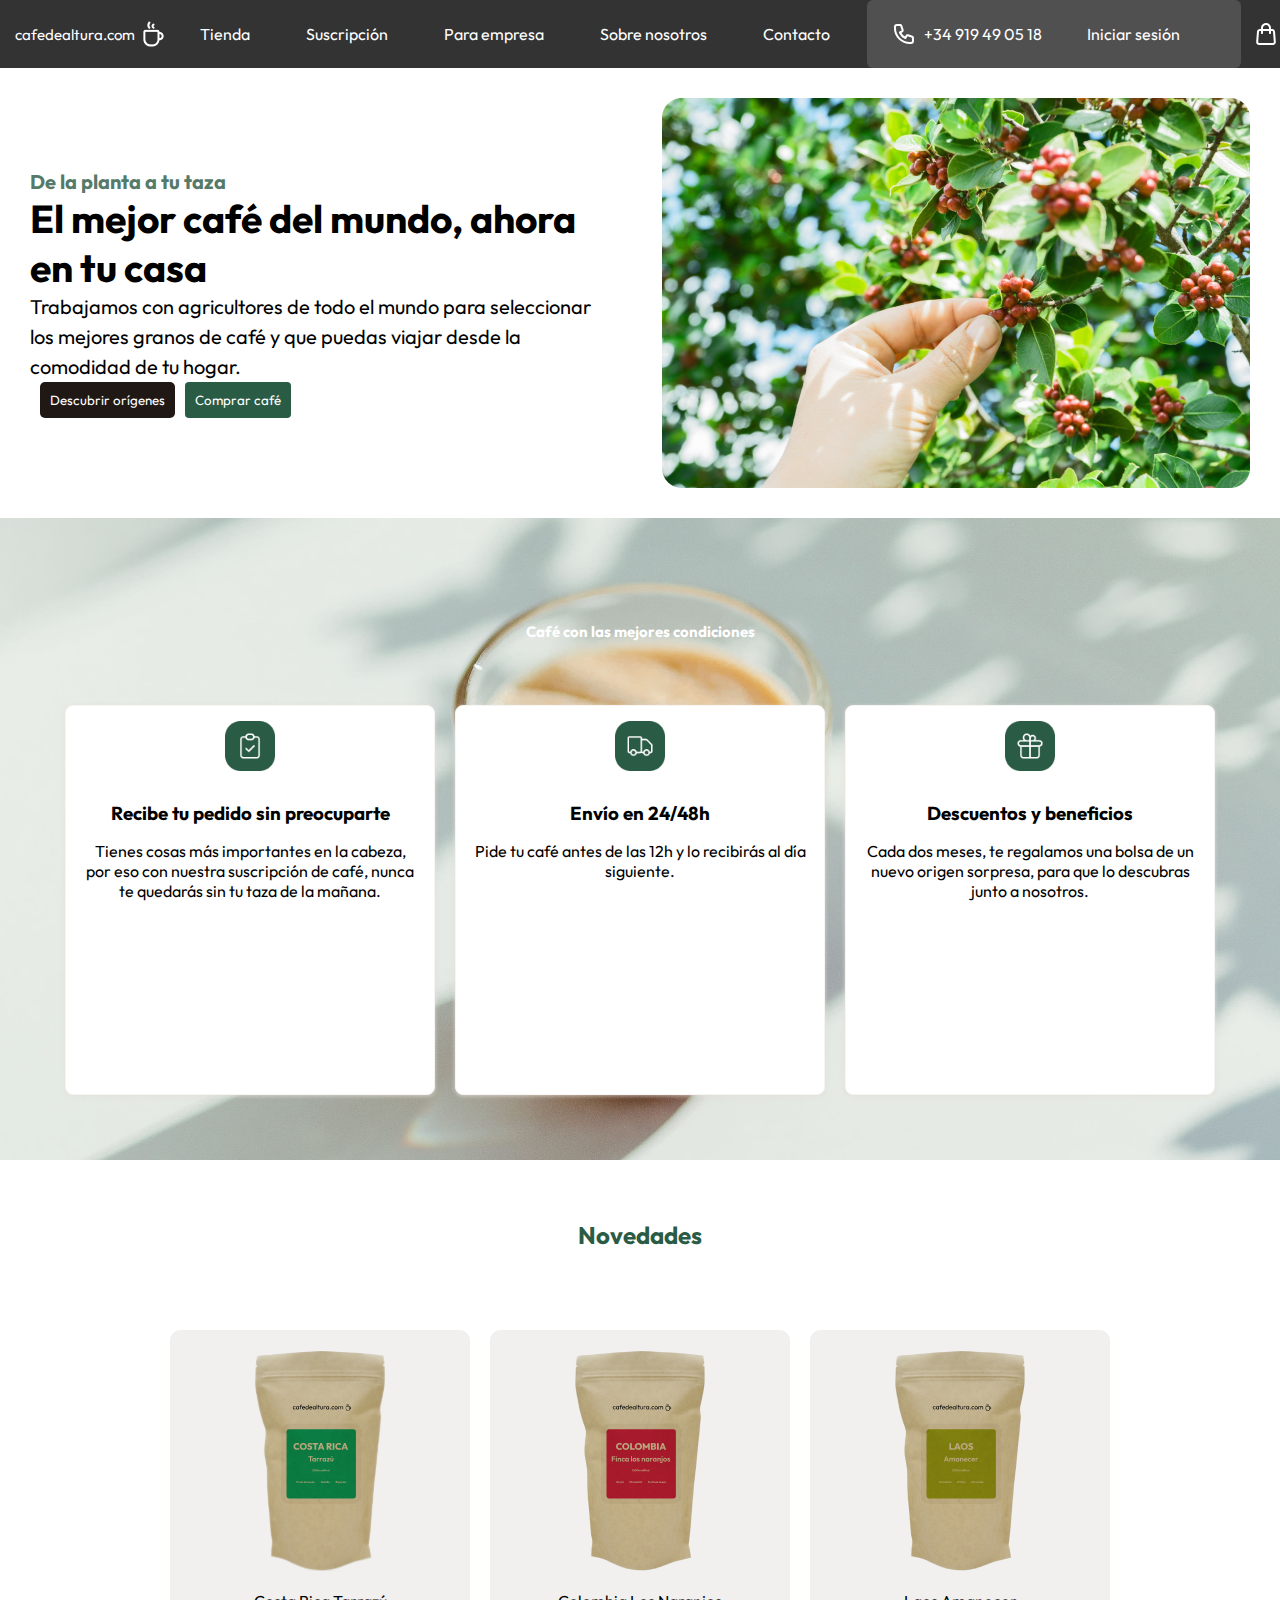
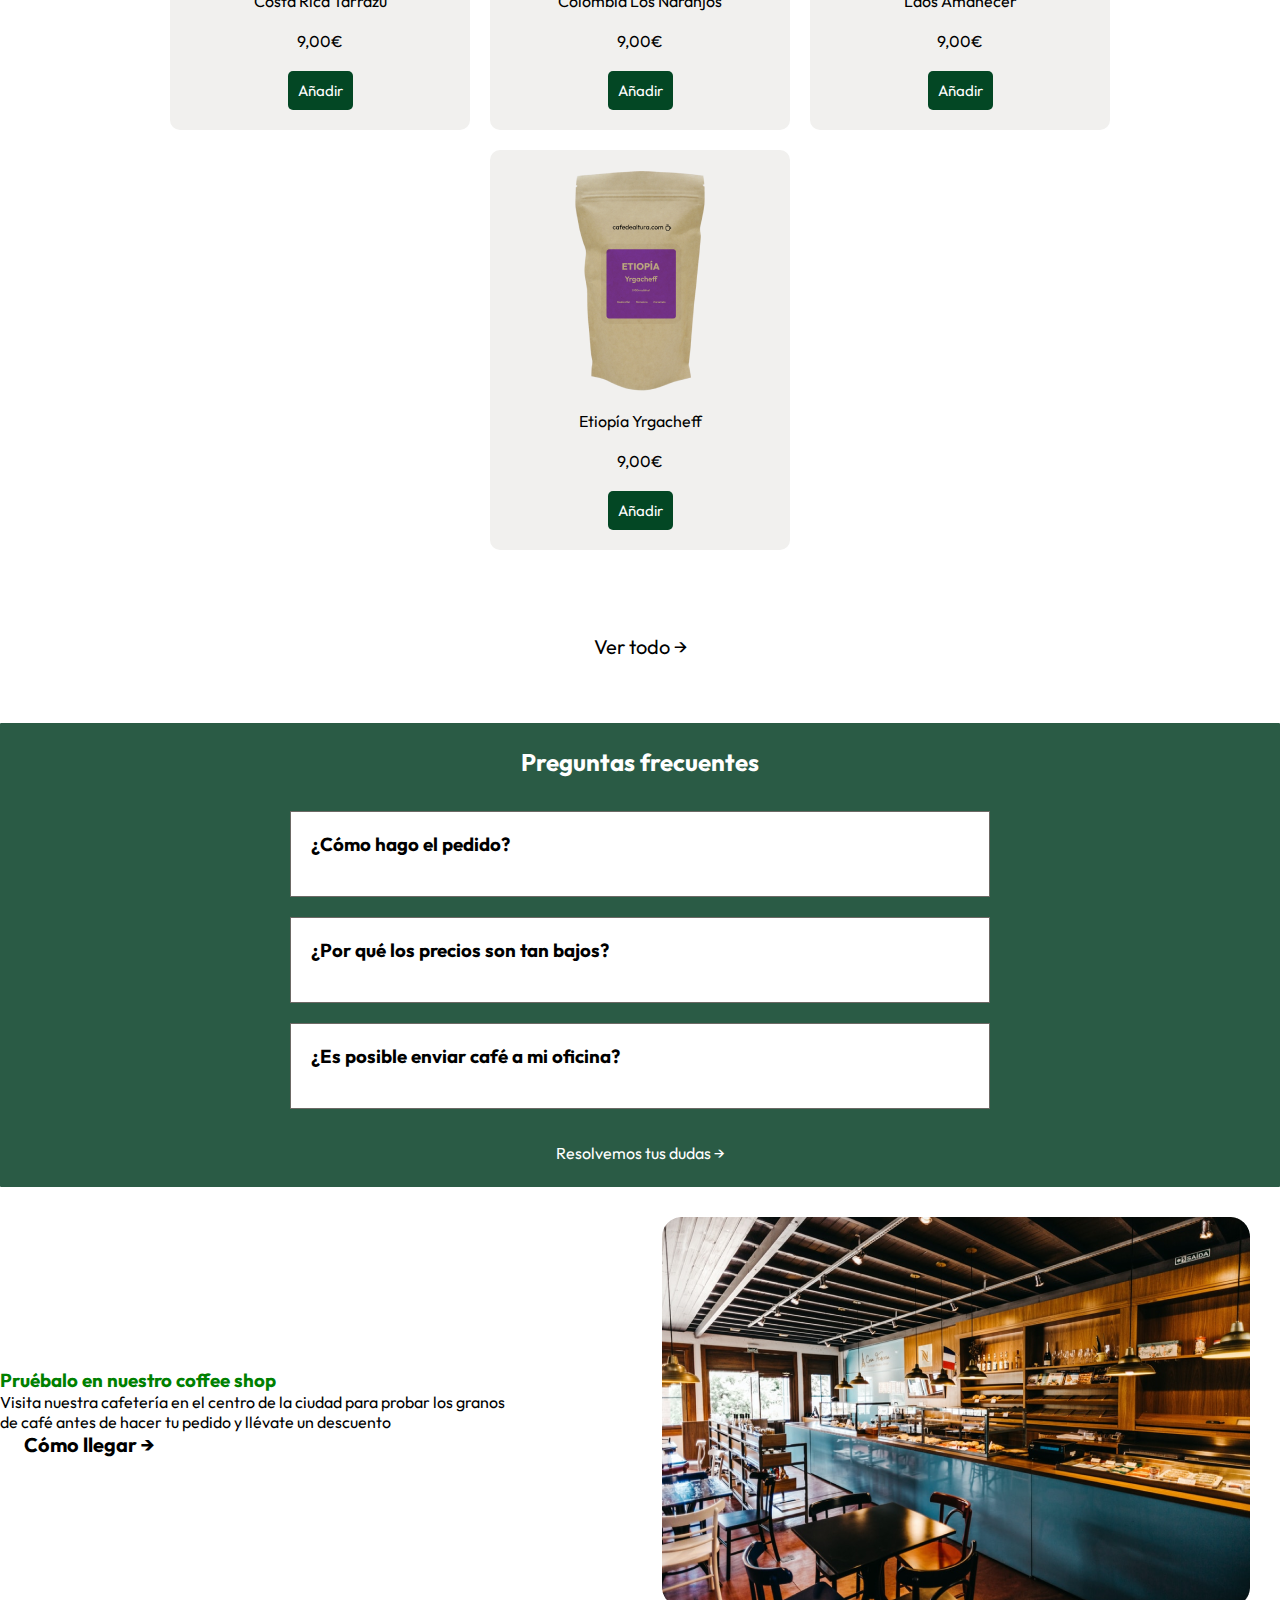
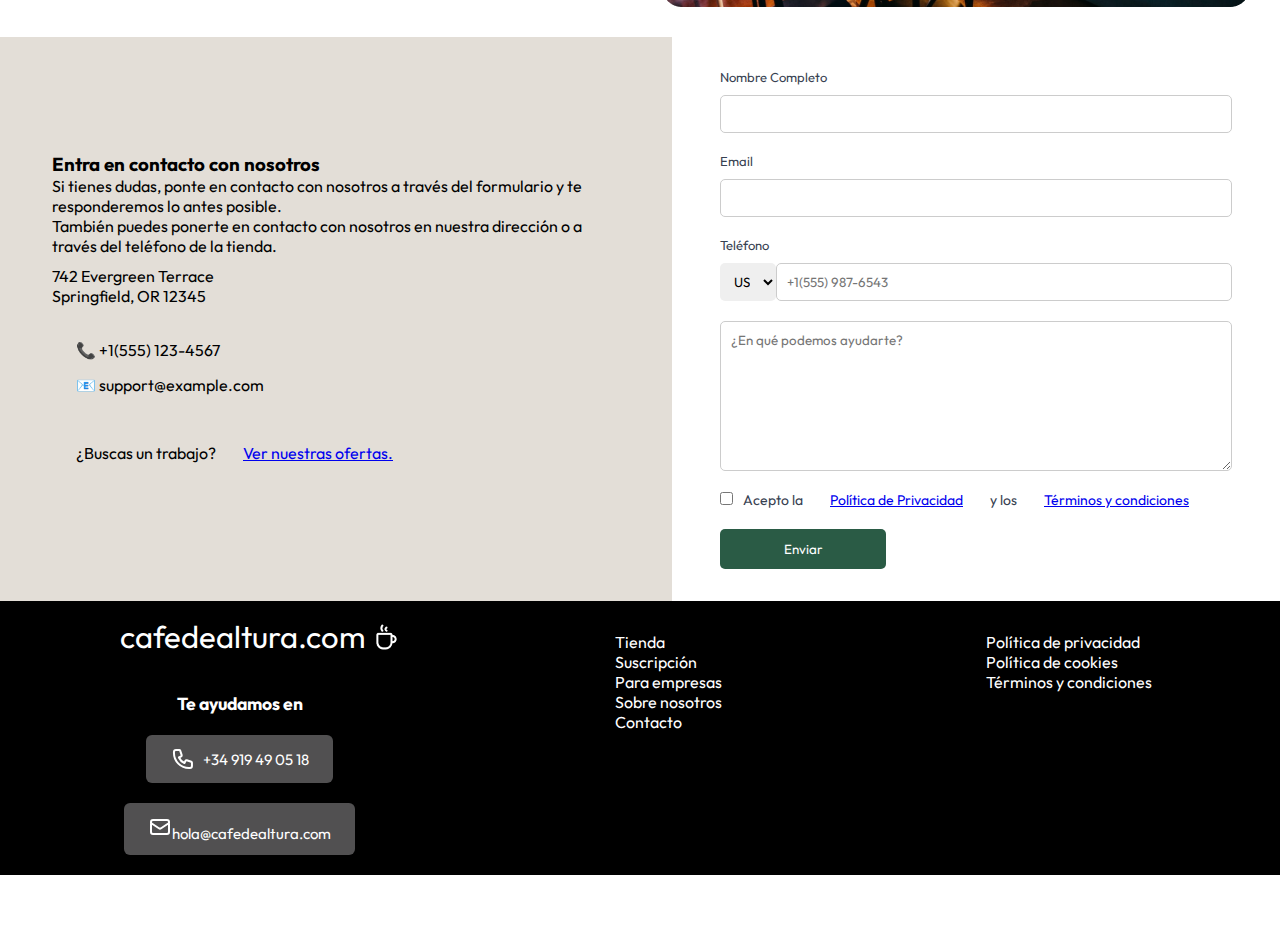
==== commit f5661073: "summit" ====
--- a/index.html
+++ b/index.html
@@ -217,34 +217,45 @@
       </div>
       <div class="contact-form">
         <form class="formulario">
-            <div class="form-group">
-                <label for="iname">Nombre Completo</label>
-                <input type="text" id="iname" name="name" />
+          <div class="form-group">
+            <label for="iname">Nombre Completo</label>
+            <input type="text" id="iname" name="name" />
+          </div>
+          <div class="form-group">
+            <label for="iemail">Email</label>
+            <input type="email" id="iemail" name="email" />
+          </div>
+          <div class="form-group">           
+            <label for="teléfono">Teléfono</label>
+            <div class="phone-input-wrapper">
+              <select class="form-group2" name="countryCode" id="countryCode">
+                <option value="us">US</option>
+                <option value="es">ES</option>
+                
+              </select>
+              <input
+                type="tel"
+                id="teléfono"
+                name="teléfono"
+                placeholder="+1(555) 987-6543"
+              />
             </div>
-            <div class="form-group">
-                <label for="iemail">Email</label>
-                <input type="email" id="iemail" name="email" />
+          </div>
+          <div class="form-group">
+            <textarea placeholder="¿En qué podemos ayudarte?"></textarea>
+          </div>
+          <div class="accept-policy form-group">
+            <div>
+              <input type="checkbox" id="checkbox" name="checkbox" />
             </div>
-            <div class="form-group">
-                <label for="teléfono">Teléfono</label>
-                <div class="phone-input-wrapper">
-                    <select name="countryCode" id="countryCode">
-                        <option value="us">US</option>
-                        <option value="es">ES</option>
-                    </select>
-                    <input type="tel" id="teléfono" name="teléfono" placeholder="+1(555) 987-6543" />
-                </div>
-            </div>
-            <div class="form-group">
-                <textarea placeholder="¿En qué podemos ayudarte?"></textarea>
-            </div>
-            <div class="accept-policy form-group">
-                <input type="checkbox" id="checkbox" name="checkbox" />
-                <label>Acepto la <a href="#">Política de Privacidad</a> y los <a href="#">Términos y condiciones</a></label>
-            </div>
-            <button class="btn-enviar" type="submit" value="enviar">Enviar</button>
+            <label class="poly"
+              >Acepto la <a href="#">Política de Privacidad</a> y los
+              <a href="#">Términos y condiciones</a></label
+            >
+          </div>
+          <button class="btn-enviar" type="submit">Enviar</button>
         </form>
-    </div>
+      </div>
     </section>
 
     <footer>
@@ -263,7 +274,12 @@
               <span>+34 919 49 05 18</span>
             </div>
             <div class="contact-container">
-              <span>hola@cafedealtura.com</span>
+              <span
+                ><img
+                  src="assets/IMG/Mail.svg"
+                  alt=""
+                />hola@cafedealtura.com</span
+              >
             </div>
           </div>
         </div>
@@ -292,10 +308,13 @@
         </div>
 
         <!-- Copyright -->
-        <div class="footer-copy">
+      </div>
+      <section>
+        <div id="footer-copy">
           <span>Todos los derechos reservados - Café de Altura SL - 2022</span>
         </div>
-      </div>
+      </section>
     </footer>
+    
   </body>
 </html>
--- a/CSS/style.css
+++ b/CSS/style.css
@@ -490,7 +490,7 @@
   display: flex;  
   justify-content: center;
   align-items: center; 
-  background: #E3DED7;
+  background-color: #E3DED7 ;
 }
 
 .contact-wrapper {
@@ -498,6 +498,8 @@
   justify-content: center;
   padding: 32px;
   align-self: center;
+  background-color: #E3DED7 ;
+
 }
 
 .contact-info {
@@ -538,12 +540,37 @@
   display: flex;
   flex-direction: column;
   gap: 10px;
+   
+ 
+   
+}
+.form-group input[id="telfono"] {
+  border: 1px solid #ccc;
+  
+  border-radius: 6px;
+  box-shadow: 1dvi 1px 3px 0px rgba(0, 0, 5, 0.05);
+}
+.form-group2 {
+  display: flex;  
+  border: none;
+  width: max-content;
+ 
+
+}
+select {
+  border-right: none;
+}
+input[type="tel"] {
+  border-left: none;
 }
 
 .phone-input-wrapper {
-  display: flex;
-  gap: 10px;
-  align-items: center;
+  display: flex;  
+  border-left: none;
+
+
+ 
+
 }
 
 textarea {
@@ -563,19 +590,98 @@
 .accept-policy {
   display: flex;
   gap: 10px;
-  align-items: center;
+  flex-direction:row ;
+  color:#374151;
+  font-size: 14px;
+
+  
 }
 
 .btn-enviar {
-  padding: 10px 20px;
-  background-color: #007BFF;
+  padding: 24px 12px;
+  background-color: #2a5b45;
   color: white;
   border: none;
   border-radius: 5px;
   cursor: pointer;
   transition: background-color 0.3s ease;
+  display: flex;
+  padding: 12px 24px;
+  width: 166px;
+ 
+  align-items: flex-start;
+  justify-content: space-around;
+gap: 8px;
 }
 
 .btn-enviar:hover {
   background-color: #0056b3;
 }
+
+.footer-logo img{
+justify-content: center;
+}
+.footer-logo{
+  display: flex;
+  font-size: 31px;
+  margin: 16px;
+width: 28px;
+align-items: center;
+gap: 10px;
+}
+.footer-container{
+  align-items: baseline;
+  background-color: #000000;
+  display: flex;
+ justify-content: space-between;
+ justify-content: space-around;
+ text-decoration: none;
+ list-style: none;
+ gap: 8px;
+}
+
+.contact-container{
+  right: 15px;
+  padding: 12px 24px;
+border-radius: 6px;
+background: #515051;
+}
+.columns-1{
+  
+  color: #fff;
+  
+}
+
+.help-section{
+  display: flex;
+  flex-direction: column;
+  align-items: center;
+  text-align: justify;
+  gap: 20px;
+  padding: 20px;
+  color: #fff;
+  font-size: 15px;
+  font-family: Outfit;
+
+}
+
+.footer-poli-links{
+  flex-direction: column;
+  justify-content: space-between;
+  align-items: center;
+  align-items: center;
+  text-align: justify;
+}
+
+#footer-copy{
+  display: flex;
+  flex-direction: column;
+ 
+  align-items: flex-end;
+  text-align: justify;
+  gap: 20px;
+  padding: 20px;
+  color: #fff;
+  font-size: 15px;
+  font-family: Outfit;
+}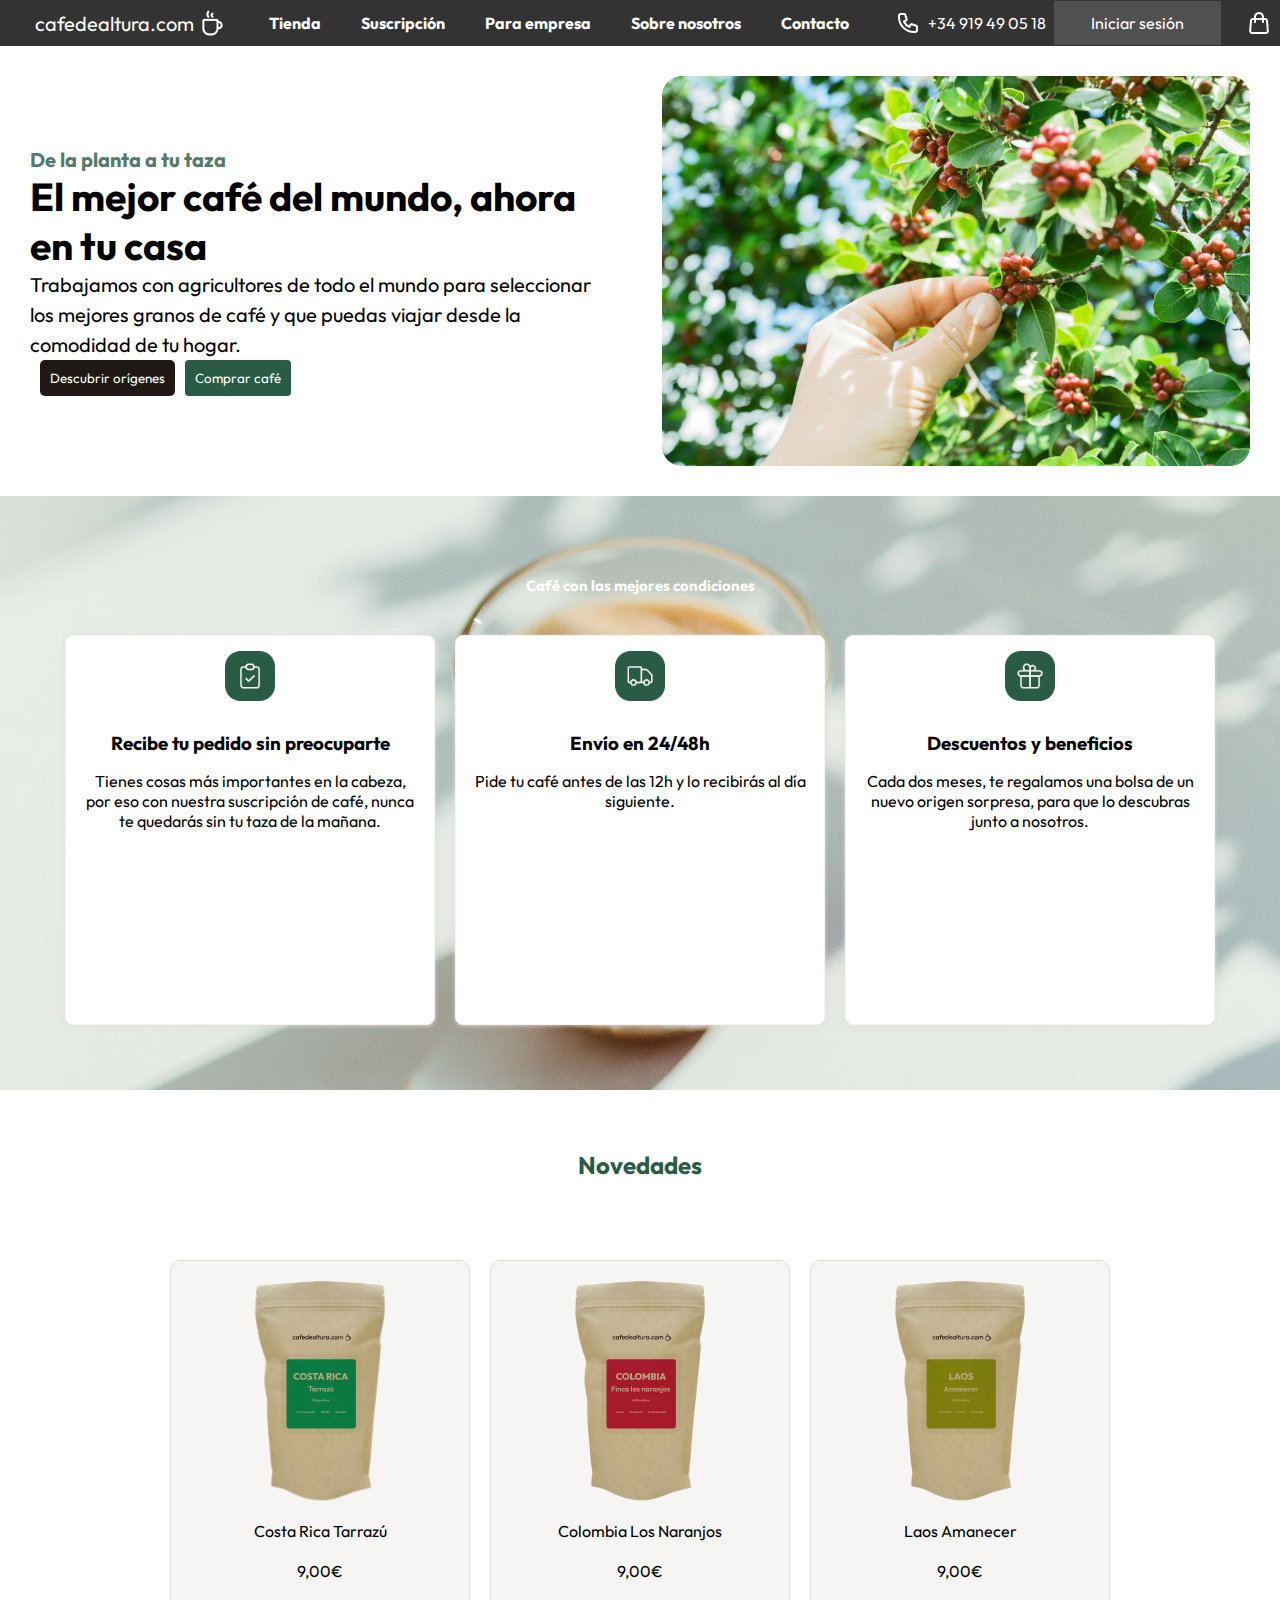
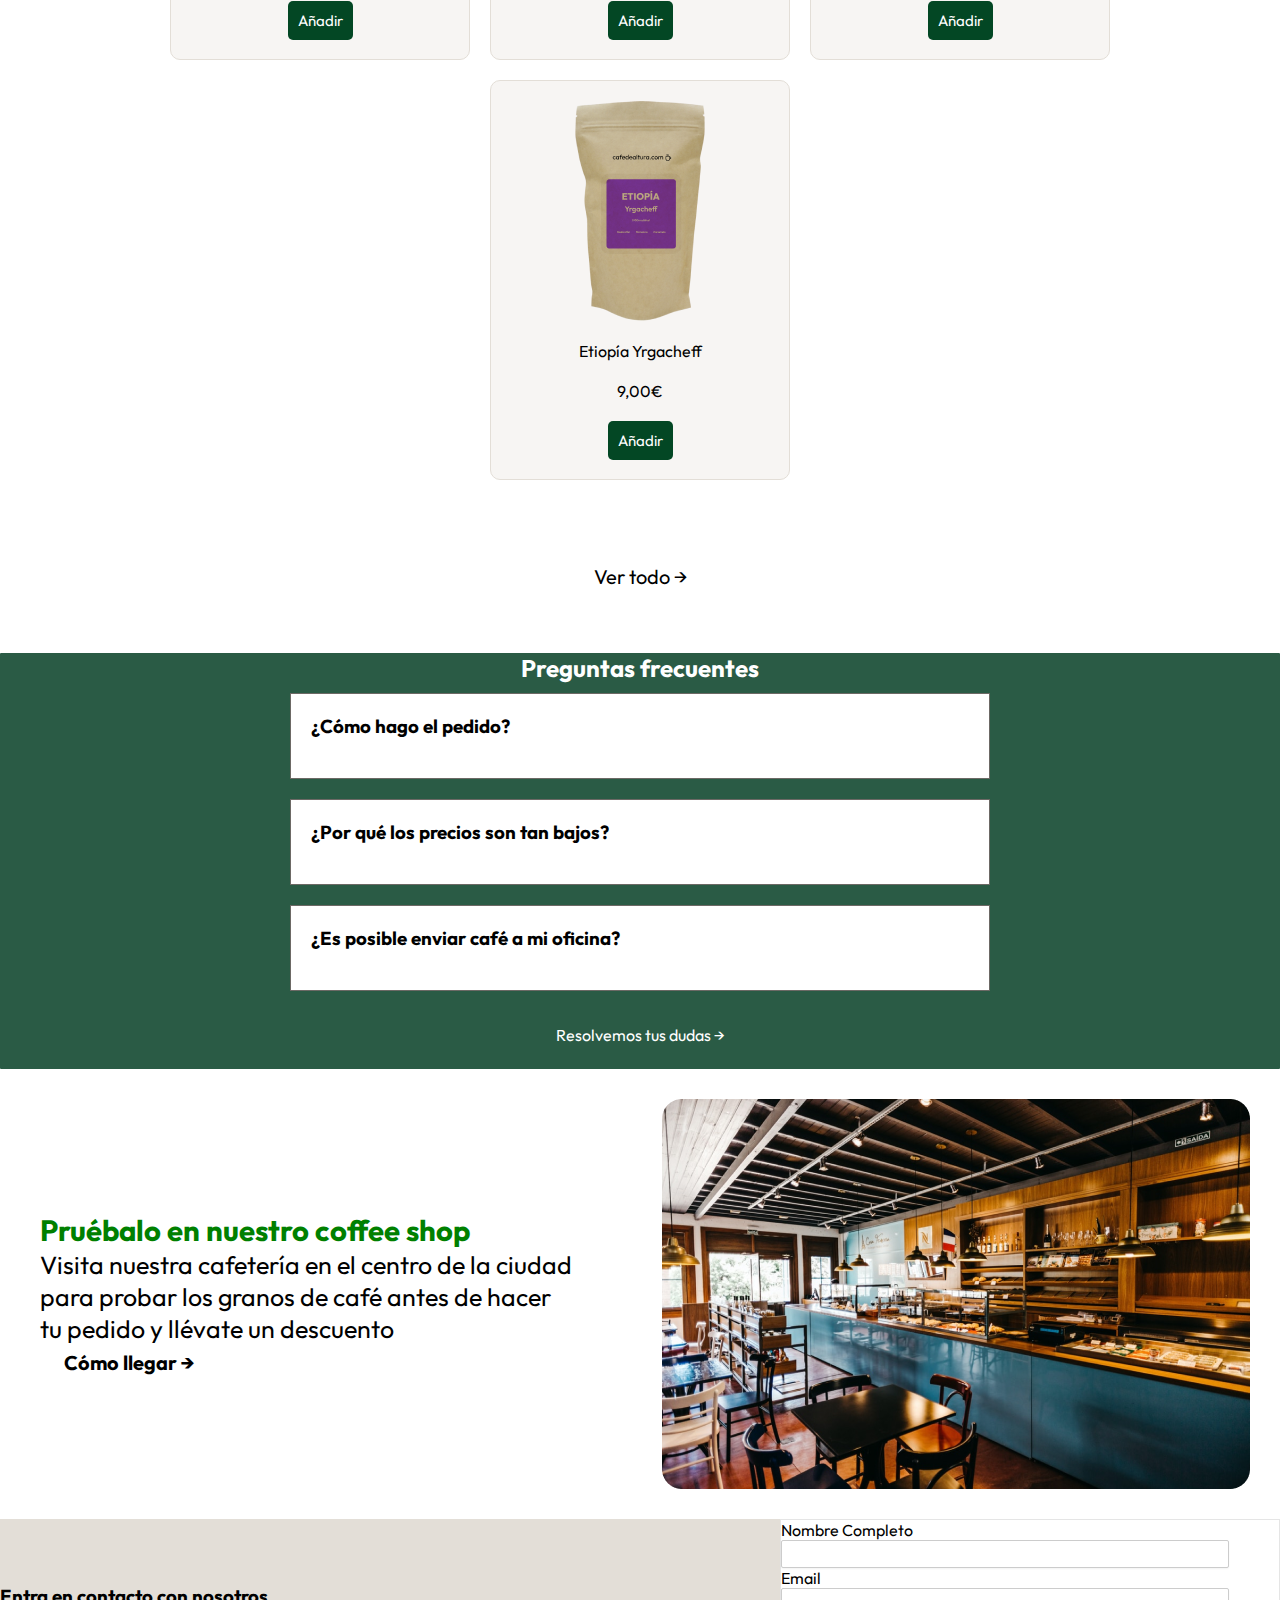
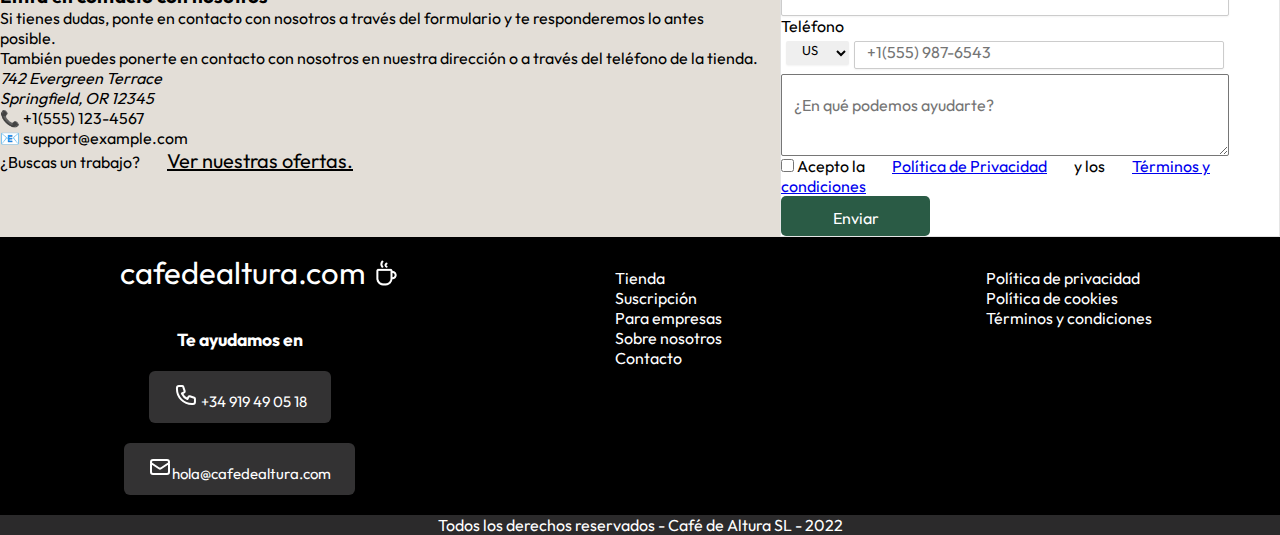
==== commit 8ab36064: "push" ====
--- a/index.html
+++ b/index.html
@@ -13,8 +13,8 @@
         <span class="longcafe">cafedealtura.com</span>
         <img src="assets/IMG/ps_coffee-hot.png" alt="Café Altura logo" />
       </div>
-      <nav class="nvaba-desplegable">
-        <ul>
+      <nav>
+        <ul class="nvaba-desplegable">
           <li><a href="tienda.html">Tienda</a></li>
           <li><a href="#">Suscripción</a></li>
           <li><a href="#">Para empresa</a></li>
@@ -187,10 +187,10 @@
     </section>
 
     <!-- No necesitas tantas secciones anidadas. -->
-    <section class="contact-section">
-      <div class="contact-wrapper">
-        <div class="contact-info">
-          <h3>Entra en contacto con nosotros</h3>
+    <section class="contact">
+      <div class="informacion">
+        <h3>Entra en contacto con nosotros</h3>
+        <div>
           <p>
             Si tienes dudas, ponte en contacto con nosotros a través del
             formulario y te responderemos lo antes posible.
@@ -215,46 +215,39 @@
           </div>
         </div>
       </div>
-      <div class="contact-form">
+      <div>
         <form class="formulario">
-          <div class="form-group">
-            <label for="iname">Nombre Completo</label>
-            <input type="text" id="iname" name="name" />
-          </div>
-          <div class="form-group">
-            <label for="iemail">Email</label>
-            <input type="email" id="iemail" name="email" />
-          </div>
-          <div class="form-group">           
+          <label for="Nombre">Nombre Completo</label>
+          <input type="text" class="form-control" id="Nombre" name="Nombre" />
+          <label for="Email">Email</label>
+          <input type="text" class="form-control" id="Email" name="Email" />
+          <div class="compilacion">
             <label for="teléfono">Teléfono</label>
             <div class="phone-input-wrapper">
-              <select class="form-group2" name="countryCode" id="countryCode">
+              <select name="countryCode" id="countryCode" class="form-control">
                 <option value="us">US</option>
                 <option value="es">ES</option>
-                
               </select>
               <input
                 type="tel"
+                class="form-control"
                 id="teléfono"
                 name="teléfono"
                 placeholder="+1(555) 987-6543"
               />
             </div>
           </div>
-          <div class="form-group">
-            <textarea placeholder="¿En qué podemos ayudarte?"></textarea>
-          </div>
-          <div class="accept-policy form-group">
-            <div>
-              <input type="checkbox" id="checkbox" name="checkbox" />
-            </div>
-            <label class="poly"
+          <textarea class="form-tarea" placeholder="¿En qué podemos ayudarte?"></textarea>
+          <div class="accept-policy">
+            <input type="checkbox" class="form-checkbox" id="checkbox" name="checkbox" />
+            <label
               >Acepto la <a href="#">Política de Privacidad</a> y los
               <a href="#">Términos y condiciones</a></label
             >
           </div>
-          <button class="btn-enviar" type="submit">Enviar</button>
+          <button class="btn-enviar btn-primary" type="submit">Enviar</button>
         </form>
+        
       </div>
     </section>
 
@@ -269,11 +262,11 @@
           <!-- Help Section -->
           <div class="help-section">
             <h3>Te ayudamos en</h3>
-            <div class="contact-container">
+            <div class="contact-cafealtura">
               <img src="assets/IMG/Phone.svg" alt="Teléfono" />
               <span>+34 919 49 05 18</span>
             </div>
-            <div class="contact-container">
+            <div class="contact-cafealtura">
               <span
                 ><img
                   src="assets/IMG/Mail.svg"
@@ -288,7 +281,7 @@
         <div class="footer-abajo">
           <div class="columns-2">
             <ul>
-              <li><a href="#">Tienda</a></li>
+              <li><a href="tienda.html">Tienda</a></li>
               <li><a href="#">Suscripción</a></li>
               <li><a href="#">Para empresas</a></li>
               <li><a href="#">Sobre nosotros</a></li>
@@ -306,15 +299,12 @@
             </ul>
           </div>
         </div>
-
         <!-- Copyright -->
       </div>
-      <section>
-        <div id="footer-copy">
-          <span>Todos los derechos reservados - Café de Altura SL - 2022</span>
-        </div>
-      </section>
     </footer>
-    
+    <div id="copyrigth">
+      <div>Todos los derechos reservados - Café de Altura SL - 2022</div>
+    </div>
+  <script src="/JS/main.js"></script>
   </body>
 </html>
--- a/CSS/style.css
+++ b/CSS/style.css
@@ -2,25 +2,31 @@
 html {
   scroll-behavior: smooth;
 }
-
-* {
+body {
+  
+  width: 100%;
+  box-sizing: content-box;
   margin: 0;
   padding: 0;
   box-sizing: border-box;
   font-family: Outfit;
 }
-
-li > a {
-  list-style: none;
-  text-decoration: none;
-  font-family: Outfit;
-}
+* {
+ 
+  margin: 0;
+  padding: 0;
+  box-sizing: border-box;
+  font-family: Outfit;
+}
+
+
 .longcafe {
   display: flex;
-  font-size: 15px;
+  font-size: 20px;
 }
 /* Encabezado */
 .nav-bar {
+  
   display: flex;
   flex-direction: row;
   flex-wrap: wrap;
@@ -32,11 +38,28 @@
   background-color: #333;
   color: #fff;
 }
-nav,
-ul a {
-  text-decoration: none;
-  color: #fff;
-}
+nav .nvaba-desplegable {
+display: flex;
+justify-content: space-between;
+align-items: center;
+}
+nav .nvaba-desplegable li {
+   list-style: none;
+  
+  }
+  nav .nvaba-desplegable a {
+   display: flex;
+   text-transform:initial;
+ padding: 15px 20px;
+   font-size: 16px;
+   font-weight: bold;
+    color: #fff;
+    text-decoration: none;
+    border-radius: 25px;   
+   }
+   nav .nvaba-desplegable a:hover{
+    background-color: #3b3c3f;
+   }
 
 .user-container {
   padding: 12px;
@@ -282,17 +305,19 @@
 .caffe-1,
 .caffe-2,
 .caffe-3,
-.caffe-4 {
+.caffe-4
+ {
   box-sizing: border-box;
   display: flex;
   flex-direction: column;
   justify-content: center;
   align-items: center;
   width: 300px;
+  padding: 24px;
   height: 400px;
-  background-color: #f1f0ee;
+ border : 1px solid #E3DED7;
+  background-color: #F7F5F3;
   border-radius: 10px;
-
   gap: 20px;
 }
 
@@ -303,7 +328,7 @@
   }
 }
 .caffe-4:focus {
-  background: #9a6d2f;
+  background: yellow;
   .btn-añadir:focus {
     color: #45a049;
   }
@@ -360,10 +385,17 @@
   color: #fff;
   font-family: Outfit;
 }
+
+.trabajo a{
+ 
+  color: #000000;
+  font-size: 20px;
+}
+
 .pregunta-frecuente {
   border-radius: 10px;
   background: #fff;
-  background: var(--Green, #2a5b45);
+  background: var( #2a5b45);
   display: flex;
   font-size: 14px;
   align-self: stretch;
@@ -375,16 +407,17 @@
   border-radius: 1px solid #1f1815;
 }
 
-.faq-content h2 {
+.faq-content {
   font-size: 20px;
-  color: #fff;
+  color: #141313;
   font-family: Outfit;
   text-align: center;
   display: flex;
   justify-content: flex-end;
-}
-
-h2,
+  cursor: pointer;
+}
+
+
 .faq-item,
 a {
   padding: 24px;
@@ -400,7 +433,7 @@
 .faq-content {
   max-height: 0;
   overflow: hidden;
-  transition: max-height 0.5s ease-in-out;
+  transition: max-height 0.1s ease-in-out;
 }
 
 .faq-section {
@@ -468,14 +501,14 @@
 
   font-family: Outfit;
 }
-/* 
- .coffee-shop-content,
+
+ .coffee-shop-content
 {
   font-size: 25px;
   padding: 40px;
 
   font-family: Outfit; 
-} */
+}
 
 a.next {
   font-size: 20px;
@@ -486,115 +519,34 @@
   text-align: center;
 }
 
-.contact-section {
-  display: flex;  
-  justify-content: center;
-  align-items: center; 
-  background-color: #E3DED7 ;
-}
-
-.contact-wrapper {
-  flex: 1;
-  justify-content: center;
-  padding: 32px;
-  align-self: center;
-  background-color: #E3DED7 ;
-
-}
-
-.contact-info {
-  
-  padding: 20px;
-}
-
-address {
-  font-style: normal;
-  margin: 10px 0;
-}
-
-.phone-email, .trabajo {
-  display: flex;
-  gap: 15px;
-  flex-direction: column;
-  flex-wrap: nowrap;
-  align-items: flex-start;
-  padding: 24px;
-}
-
-.contact-form {
- flex: 1 0 0;
-  
-}
-
-.formulario {
-  color:#374151 ;
-  font-size: small;
-  background-color: #ffff ;
-  display: flex;
-  flex-direction: column;
-  gap: 20px;
-  padding: 32px 48px;
-}
-
-.form-group {
-  display: flex;
-  flex-direction: column;
-  gap: 10px;
-   
- 
-   
-}
-.form-group input[id="telfono"] {
-  border: 1px solid #ccc;
-  
-  border-radius: 6px;
-  box-shadow: 1dvi 1px 3px 0px rgba(0, 0, 5, 0.05);
-}
-.form-group2 {
-  display: flex;  
-  border: none;
-  width: max-content;
- 
-
-}
-select {
-  border-right: none;
-}
-input[type="tel"] {
-  border-left: none;
-}
-
+/* border-color: #154387;
+outline: none;
+} */
+.contact-form select:focus{
+border-color: #0a2453;
+outline:#87aedb;
+}
+.contact-form input:focus {
+border-color: #000000;
+}
+.contact-form:hover {
+border-color: #ff0000;
+}
+.contact-form .countryCode{
+gap: 5;
+padding: 0px;
+}
 .phone-input-wrapper {
-  display: flex;  
-  border-left: none;
-
-
- 
-
-}
-
-textarea {
-  resize: vertical;
-  min-height: 150px;
-  padding: 10px;
-}
-
-input[type="text"], input[type="email"], input[type="tel"], textarea, select {
-  padding: 10px;
-  border: 1px solid #ccc;
-  border-radius: 5px;
-  width: 100%;
-  height: auto;
-}
-
-.accept-policy {
-  display: flex;
-  gap: 10px;
-  flex-direction:row ;
-  color:#374151;
-  font-size: 14px;
-
-  
+border-radius: 0px ;
+display:inline-block;
+gap: 5px;
+}
+
+
+.poly a{
+  color: #fff;
+  text-decoration: none;
+  list-style: none;
 }
 
 .btn-enviar {
@@ -608,80 +560,208 @@
   display: flex;
   padding: 12px 24px;
   width: 166px;
- 
+
   align-items: flex-start;
   justify-content: space-around;
-gap: 8px;
+  gap: 8px;
 }
 
 .btn-enviar:hover {
-  background-color: #0056b3;
-}
-
-.footer-logo img{
-justify-content: center;
-}
-.footer-logo{
+  background-color: #a6edb9;
+}
+
+.footer-logo img {
+  justify-content: center;
+}
+.footer-logo {
   display: flex;
   font-size: 31px;
   margin: 16px;
-width: 28px;
-align-items: center;
-gap: 10px;
-}
-.footer-container{
+  width: 28px;
+  align-items: center;
+  gap: 10px;
+}
+.footer-container {
+  
   align-items: baseline;
   background-color: #000000;
   display: flex;
- justify-content: space-between;
- justify-content: space-around;
- text-decoration: none;
- list-style: none;
- gap: 8px;
-}
-
-.contact-container{
+  justify-content: space-between;
+  justify-content: space-around;
+  text-decoration: none;
+  list-style: none;
+  gap: 8px;
+}
+.footer-container a{
+  color: #fff;
+  text-decoration: none;
+}
+
+.contact-cafealtura{
   right: 15px;
   padding: 12px 24px;
-border-radius: 6px;
-background: #515051;
-}
-.columns-1{
+  border-radius: 6px;
+  background: #333233;
+}
+.columns-1 {
+  color: #fff;
+}
+
+.help-section {
+  display: flex;
+  flex-direction: column;
+  align-items: center;
+  text-align: justify;
+  gap: 20px;
+  padding: 20px;
+  color: #fff;
+  font-size: 15px;
+  font-family: Outfit;
+}
+
+.footer-poli-links {
+  flex-direction: column;
+  text-decoration: none;
+  list-style: none;  
+  justify-content: space-between;
+  align-items: center;
+  align-items: center;
+  text-align: justify;
+}
+
+.footer-container .accept-policy .columns-1 .columns-2{
+  background-color: #ccc;
+  color: #ffff;
   
-  color: #fff;
+}
+.footer-poliica a {
+  list-style: none;
+  text-decoration: none;
+ font-size: 50px;
+}
+#copyrigth{
+  display: flex;
+    justify-content: center;
+  justify-content: center;
+  align-items: flex-end;
+  justify-items: left;
+  background-color: #2B2A2B;
+  color: #fff;
+}
+
+.contact{
+  gap: 20px;
+  background-color: #E3DED7;
+  display: flex;
+  justify-content: space-around;
+  align-items: center
+}
+/* .contact-info .accept-policy input[type="checkbox"] {
+  margin-top: 4px;
+  margin-right: 10px;
+  color: seagreen;
+} */
+
+
+/* Formulario */
+
+.formulario {
+  display: flex;
+  flex-direction: column;
+  flex-wrap: nowrap;
+  width: 500px;
+  margin: 0 auto;
   
-}
-
-.help-section{
-  display: flex;
-  flex-direction: column;
-  align-items: center;
-  text-align: justify;
-  gap: 20px;
-  padding: 20px;
-  color: #fff;
-  font-size: 15px;
-  font-family: Outfit;
-
-}
-
-.footer-poli-links{
-  flex-direction: column;
-  justify-content: space-between;
-  align-items: center;
-  align-items: center;
-  text-align: justify;
-}
-
-#footer-copy{
-  display: flex;
-  flex-direction: column;
- 
-  align-items: flex-end;
-  text-align: justify;
-  gap: 20px;
-  padding: 20px;
-  color: #fff;
-  font-size: 15px;
-  font-family: Outfit;
+  background-color: #ffffff;
+  border: 1px solid #e5e5e5;
+}
+
+/* Etiquetas de entrada */
+
+.form-control {
+  width: 90%;  
+  height: 90%;
+  padding: 0px 12px 6px 12px;
+  font-size: 16px;
+  border: 1px solid #ccc;
+  border-radius: 2px;
+  box-shadow: 0px 1px 2px 0px rgba(0, 0, 0, 0.05);
+  box-sizing: border-box;
+}
+.form-tarea {
+  width: 90%;  
+  height: 90%;
+  background: #FFF;
+  padding: 20px 12px;
+  font-size: 16px;
+  
+  border-radius: 2px;
+  box-sizing: border-box;
+}
+
+.phone-input-wrapper{
+  display: flex;
+  flex-direction: row;
+  width: 470px;
+  width: 90%;  
+  height: 90%;
+  border-radius: none;
+  /* font-size: 16px; */
+  border:5px solid #fff;
+  border-radius:none;
+  box-sizing: border-box;
+}
+#countryCode{
+  border: 0px solid #ffff;
+  font-size: small;
+  border-radius: none;
+  width: 15%;
+  box-sizing: border-box;
+}
+/* Etiquetas de error */
+
+.error {
+  color: red;
+  font-size: 12px;
+  margin-left: 5px;
+}
+
+/* Botón de envío */
+
+.btn-enviar {
+  width: 30%;
+  height: 40px;
+  border: none;
+  background-color: #2A5B45;
+  color: #ffffff;
+  font-size: 16px;
+  cursor: pointer;
+}
+
+.btn-enviar:hover {
+  background-color: #44635b;
+}
+
+/* Mensaje de confirmación */
+
+.mensaje-confirmacion {
+  display: flex;
+  position: relative;
+  top: 10px;
+  right: 10px;
+  padding: 10px;
+  background-color: #008000;
+  color: #ffffff;
+  font-size: 16px;
+  border-radius: 4px;
+}
+
+.formulario:hover .mensaje-confirmacion {
+  display: block;
+}
+.form-checkbox a{
+  color: #131415;
+  text-decoration: none;
+  list-style: none;
+  
 }